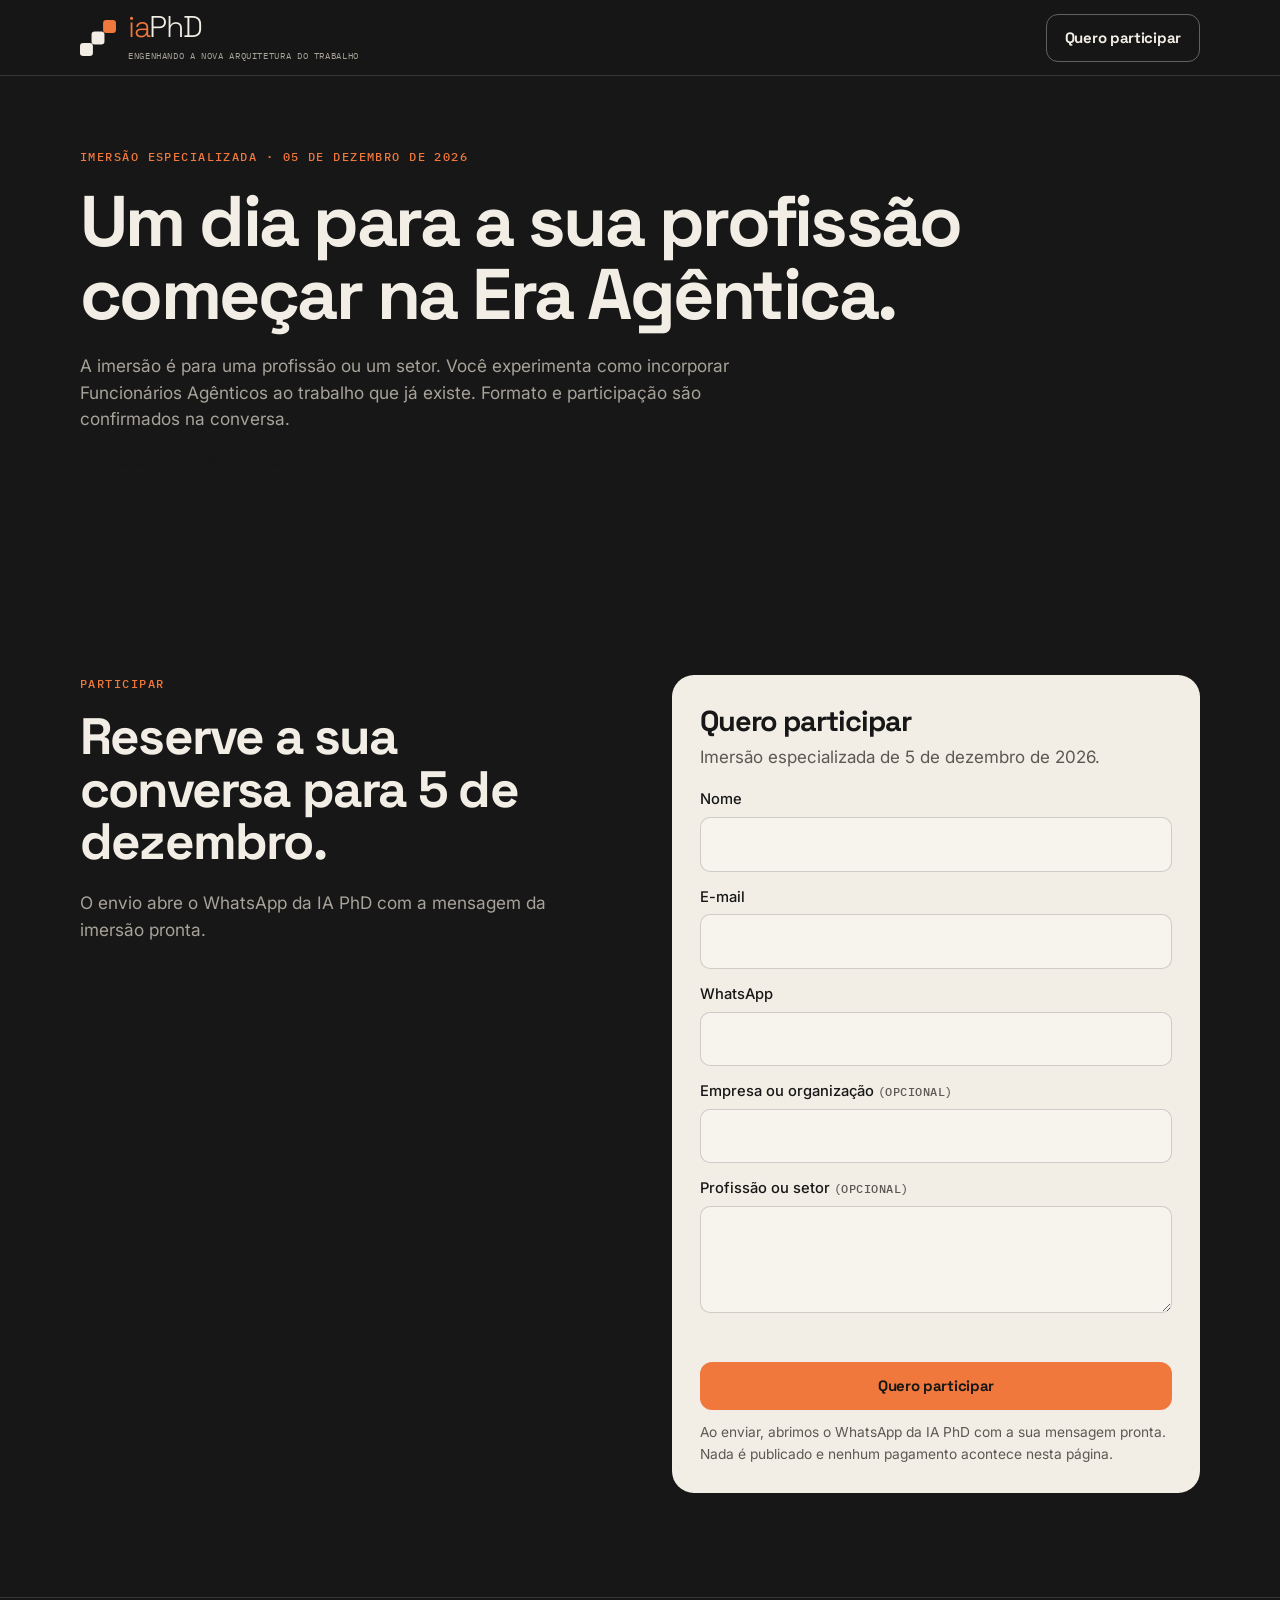
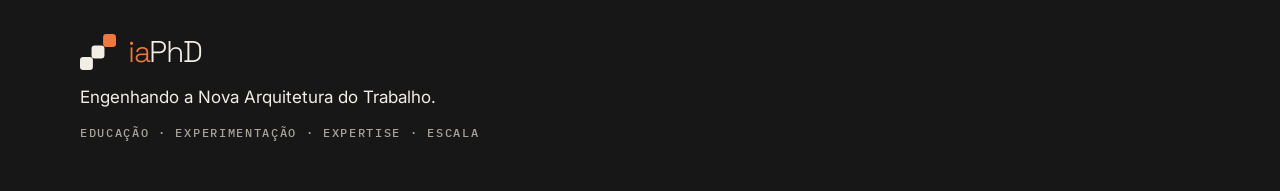
==== imersao/index.html @ 43aa3aed "Destaca a imersão de 5 de dezembro na chegada da página. Co-authored-by: Cursor <cursoragent@cursor." ====
<!DOCTYPE html>
<html lang="pt-BR" data-oferta="imersao-0512" data-perfil="profissional">
<head>
  <meta charset="UTF-8">
  <meta name="viewport" content="width=device-width, initial-scale=1">
  <title>IA PhD — Imersão especializada · 5 de dezembro</title>
  <meta name="description" content="Imersão especializada da IA PhD em 5 de dezembro de 2026. Um dia para uma profissão ou um setor começar a incorporar Funcionários Agênticos.">
  <meta name="theme-color" content="#171717">
  <link rel="icon" href="/favicon.svg" type="image/svg+xml">
  <link rel="preconnect" href="https://fonts.googleapis.com">
  <link rel="preconnect" href="https://fonts.gstatic.com" crossorigin>
  <link href="https://fonts.googleapis.com/css2?family=IBM+Plex+Mono:wght@400;500&family=Inter:wght@400;500;600&family=Space+Grotesk:wght@300;500;700&display=swap" rel="stylesheet">
  <link rel="stylesheet" href="/styles.css">
</head>
<body>
  <a class="skip" href="#conteudo">Ir para o conteúdo</a>

  <header class="header">
    <div class="container header-inner">
      <a class="brand" href="/" aria-label="IA PhD, início">
        <svg class="mark" viewBox="0 0 140.4 140.4" aria-hidden="true">
          <rect x="0" y="90" width="50.4" height="50.4" rx="12.6" fill="#F2EEE6"/>
          <rect x="45" y="45" width="50.4" height="50.4" rx="12.6" fill="#F2EEE6"/>
          <rect x="90" y="0" width="50.4" height="50.4" rx="12.6" fill="#F0783C"/>
        </svg>
        <span class="brand-text">
          <span class="wordmark"><span class="ia">ia</span><span class="phd">PhD</span></span>
          <span class="brand-sig">Engenhando a Nova Arquitetura do Trabalho</span>
        </span>
      </a>
      <a class="btn btn-ghost header-cta" href="#conversa">
        <span class="cta-full">Quero participar</span>
        <span class="cta-short">Participar</span>
      </a>
    </div>
  </header>

  <main id="conteudo">
    <section class="hero">
      <div class="container hero-inner">
        <p class="kicker kicker-on-dark">Imersão especializada · 05 de dezembro de 2026</p>
        <h1 class="display">Um dia para a sua profissão começar na Era Agêntica.</h1>
        <p class="lead">A imersão é para uma profissão ou um setor. Você experimenta como incorporar Funcionários Agênticos ao trabalho que já existe. Formato e participação são confirmados na conversa.</p>
        <p class="fine"><a class="text-link hero-link" href="/">Conhecer a jornada completa</a></p>
      </div>
    </section>

    <section class="band band-dark close" id="conversa" aria-labelledby="titulo-conversa">
      <div class="container close-grid">
        <div>
          <p class="kicker kicker-on-dark">Participar</p>
          <h2 id="titulo-conversa">Reserve a sua conversa para 5 de dezembro.</h2>
          <p class="lead">O envio abre o WhatsApp da IA PhD com a mensagem da imersão pronta.</p>
        </div>

        <form class="card" id="form-conversa" novalidate>
          <h3 class="card-title">Quero participar</h3>
          <p class="card-lead">Imersão especializada de 5 de dezembro de 2026.</p>

          <div class="field">
            <label for="nome">Nome</label>
            <input id="nome" name="nome" type="text" autocomplete="name" required>
            <p class="error" id="erro-nome" hidden></p>
          </div>
          <div class="field">
            <label for="email">E-mail</label>
            <input id="email" name="email" type="email" autocomplete="email" inputmode="email" required>
            <p class="error" id="erro-email" hidden></p>
          </div>
          <div class="field">
            <label for="telefone">WhatsApp</label>
            <input id="telefone" name="telefone" type="tel" autocomplete="tel" inputmode="tel" required>
            <p class="error" id="erro-telefone" hidden></p>
          </div>
          <div class="field">
            <label for="organizacao">Empresa ou organização <span class="optional">(opcional)</span></label>
            <input id="organizacao" name="organizacao" type="text" autocomplete="organization">
          </div>
          <div class="field">
            <label for="funcao">Profissão ou setor <span class="optional">(opcional)</span></label>
            <textarea id="funcao" name="funcao" rows="3"></textarea>
          </div>

          <button class="btn btn-solid btn-block" type="submit">Quero participar</button>
          <p class="form-note">Ao enviar, abrimos o WhatsApp da IA PhD com a sua mensagem pronta. Nada é publicado e nenhum pagamento acontece nesta página.</p>
          <p class="form-status" id="form-status" role="status" hidden></p>
          <p id="form-fallback" hidden>
            <a class="text-link" id="wa-link" target="_blank" rel="noopener noreferrer">Abrir a conversa no WhatsApp</a>
          </p>
        </form>
      </div>
    </section>
  </main>

  <footer class="footer">
    <div class="container footer-inner">
      <div class="brand footer-brand">
        <svg class="mark" viewBox="0 0 140.4 140.4" aria-hidden="true">
          <rect x="0" y="90" width="50.4" height="50.4" rx="12.6" fill="#F2EEE6"/>
          <rect x="45" y="45" width="50.4" height="50.4" rx="12.6" fill="#F2EEE6"/>
          <rect x="90" y="0" width="50.4" height="50.4" rx="12.6" fill="#F0783C"/>
        </svg>
        <span class="wordmark"><span class="ia">ia</span><span class="phd">PhD</span></span>
      </div>
      <p class="signature">Engenhando a Nova Arquitetura do Trabalho.</p>
      <p class="e4">Educação · Experimentação · Expertise · Escala</p>
    </div>
  </footer>

  <script src="/main.js"></script>
</body>
</html>
---- styles.css ----
:root {
  --grafite: #171717;
  --grafite-2: #242422;
  --papel: #f2eee6;
  --laranja: #f0783c;
  --laranja-press: #d8662e;
  --muted-dark: #a8a39a;
  --muted-light: #5c5852;
  --line-dark: rgba(242, 238, 230, 0.14);
  --line-light: rgba(23, 23, 23, 0.12);
  --ink: #171717;
  --sans: "Space Grotesk", "Avenir Next", "Segoe UI", sans-serif;
  --text: "Inter", "Segoe UI", sans-serif;
  --mono: "IBM Plex Mono", "Cascadia Mono", ui-monospace, monospace;
  --radius: 18px;
  --header: 76px;
  --max: 1120px;
}

*,
*::before,
*::after { box-sizing: border-box; }

html { scroll-behavior: smooth; }

body {
  margin: 0;
  background: var(--grafite);
  color: var(--papel);
  font-family: var(--text);
  font-size: 17px;
  line-height: 1.55;
  text-rendering: optimizeLegibility;
}

img, svg { display: block; max-width: 100%; }

h1, h2, h3, p { margin: 0; }

a { color: inherit; }

button, input, textarea { font: inherit; color: inherit; }

::selection {
  background: var(--laranja);
  color: var(--grafite);
}

.skip {
  position: absolute;
  left: 12px;
  top: 12px;
  transform: translateY(-200%);
  background: var(--laranja);
  color: var(--grafite);
  padding: 8px 12px;
  z-index: 40;
}

.skip:focus { transform: none; }

.container {
  width: min(var(--max), calc(100% - 40px));
  margin-inline: auto;
}

.narrow { width: min(760px, calc(100% - 40px)); }

.pro, .biz, .escolha, .campanha { display: none; }

html[data-perfil="profissional"] .pro:not(.campanha),
html[data-perfil="empresario"] .biz:not(.campanha) { display: revert; }

html[data-campanha="false"] .escolha { display: revert; }

html[data-campanha="true"][data-perfil="profissional"] .campanha.pro,
html[data-campanha="true"][data-perfil="empresario"] .campanha.biz { display: revert; }

.imersao-bar {
  position: sticky;
  top: 0;
  z-index: 30;
  display: flex;
  align-items: center;
  justify-content: center;
  min-height: 44px;
  padding: 8px 16px;
  background: var(--laranja);
  color: var(--grafite);
  font-family: var(--sans);
  font-weight: 700;
  letter-spacing: -0.02em;
}

.imersao-bar[hidden] { display: none !important; }

.imersao-bar a {
  color: inherit;
  text-decoration: none;
}

html[data-imersao-bar="on"] .header { top: 44px; }

.imersao-alert {
  width: min(520px, calc(100% - 32px));
  margin: auto;
  padding: 32px 28px 24px;
  border: none;
  border-radius: 22px;
  background: var(--papel);
  color: var(--grafite);
}

.imersao-alert::backdrop {
  background: rgba(23, 23, 23, 0.78);
}

.imersao-date {
  display: inline-flex;
  margin: 0 0 16px;
  padding: 6px 10px;
  border-radius: 10px;
  background: var(--laranja);
  color: var(--grafite);
  font-family: var(--mono);
  font-size: 12px;
  font-weight: 500;
  letter-spacing: 0.08em;
  text-transform: uppercase;
}

.imersao-alert h2 {
  max-width: 14em;
  margin-bottom: 12px;
  font-size: clamp(1.8rem, 4vw, 2.4rem);
}

.imersao-alert p:not(.imersao-date) {
  max-width: 36ch;
  margin-bottom: 22px;
  color: var(--muted-light);
}

.imersao-alert .btn { width: 100%; }

.imersao-dismiss {
  display: block;
  width: 100%;
  margin-top: 8px;
  padding: 12px;
  border: none;
  background: none;
  color: var(--muted-light);
  font: inherit;
  text-decoration: underline;
  text-underline-offset: 3px;
  cursor: pointer;
}

.door-link { display: inline-block; margin-top: 10px; }

.hero-link { color: var(--papel); }

.header {
  position: sticky;
  top: 0;
  z-index: 20;
  height: var(--header);
  background: rgba(23, 23, 23, 0.94);
  border-bottom: 1px solid var(--line-dark);
  backdrop-filter: blur(14px);
}

.header-inner,
.brand {
  display: flex;
  align-items: center;
}

.header-inner {
  height: 100%;
  justify-content: space-between;
  gap: 16px;
}

.brand {
  gap: 12px;
  text-decoration: none;
  min-width: 0;
}

.mark { width: 36px; height: 36px; flex: none; }

.wordmark {
  font-family: var(--sans);
  font-weight: 300;
  font-size: 30px;
  letter-spacing: -0.045em;
  line-height: 0.9;
}

.ia { color: var(--laranja); }
.phd { color: var(--papel); }

.brand-sig {
  display: none;
  margin-top: 5px;
  font-family: var(--mono);
  font-size: 9px;
  letter-spacing: 0.07em;
  line-height: 1.3;
  white-space: nowrap;
  text-transform: uppercase;
  color: var(--muted-dark);
}

.btn {
  display: inline-flex;
  align-items: center;
  justify-content: center;
  min-height: 48px;
  padding: 0 18px;
  border-radius: 12px;
  border: 1px solid transparent;
  text-decoration: none;
  font-family: var(--sans);
  font-weight: 700;
  font-size: 15px;
  letter-spacing: -0.02em;
  line-height: 1.2;
  text-align: center;
  cursor: pointer;
}

.btn-solid {
  background: var(--laranja);
  color: var(--grafite);
}

.btn-solid:hover { background: var(--laranja-press); }

.btn-ghost {
  background: transparent;
  color: var(--papel);
  border-color: rgba(242, 238, 230, 0.35);
}

.btn-ghost:hover { border-color: var(--laranja); }

.btn-block { width: 100%; }

.cta-short { display: none; }

.header-cta { flex: none; }

.band { padding: 72px 0; }

.band-paper {
  background: var(--papel);
  color: var(--ink);
}

.band-dark { background: var(--grafite); color: var(--papel); }

.kicker,
.index,
.choice-index,
.num,
.e4,
.form-note,
.optional {
  font-family: var(--mono);
  font-weight: 500;
  letter-spacing: 0.12em;
  text-transform: uppercase;
}

.kicker, .index {
  font-size: 12px;
  margin-bottom: 18px;
}

.kicker-on-dark { color: var(--laranja); }

.index { color: var(--ink); }

.index::before {
  content: "";
  display: inline-block;
  width: 8px;
  height: 8px;
  margin-right: 10px;
  border-radius: 2px;
  background: var(--laranja);
  transform: translateY(-1px);
}

.display, h2, .choice-title, .card-title {
  font-family: var(--sans);
  font-weight: 700;
  letter-spacing: -0.035em;
  line-height: 1.02;
}

.display {
  max-width: 11em;
  font-size: clamp(2.45rem, 5.6vw, 4.7rem);
}

h2 {
  font-size: clamp(2rem, 4vw, 3.35rem);
  max-width: 16em;
}

.accent { color: var(--laranja); }

.hero {
  position: relative;
  overflow: hidden;
  padding: 56px 0 72px;
}

.hero-inner { position: relative; z-index: 1; }

.hero-art {
  display: none;
  position: absolute;
  inset: 0;
  pointer-events: none;
}

.sq {
  position: absolute;
  width: 210px;
  height: 210px;
  border-radius: 52px;
}

.sq-orange { background: var(--laranja); right: -28px; top: 36px; }
.sq-paper { background: var(--papel); right: 128px; top: 168px; width: 168px; height: 168px; border-radius: 42px; }
.sq-ink { background: #3a3a38; right: 18px; top: 300px; width: 150px; height: 150px; border-radius: 38px; }

.lead {
  max-width: 62ch;
  margin-top: 22px;
  font-size: 1.08rem;
  color: var(--muted-dark);
}

.band-paper .body,
.band-paper .body-intro {
  color: var(--muted-light);
}

.body { margin-top: 18px; max-width: 58ch; }
.body-intro { margin: 16px 0 8px; max-width: 62ch; }

.horizon {
  display: grid;
  gap: 18px;
  max-width: 860px;
  margin-top: 32px;
}

.horizon-now {
  margin: 0;
  max-width: 36ch;
  color: var(--muted-dark);
}

.horizon-kicker,
.belief-kicker,
.belief-sign {
  font-family: var(--mono);
  font-weight: 500;
  letter-spacing: 0.12em;
  text-transform: uppercase;
}

.horizon-kicker {
  display: block;
  margin-bottom: 6px;
  font-size: 11px;
  color: var(--laranja);
}

.belief {
  background: var(--papel);
  color: var(--ink);
  border-radius: 22px;
  padding: 24px 20px 20px;
}

.belief-mark {
  width: 72px;
  height: 72px;
  margin-bottom: 18px;
}

.belief-kicker {
  margin: 0 0 10px;
  font-size: 12px;
  color: var(--ink);
}

.belief-kicker::before {
  content: "";
  display: inline-block;
  width: 8px;
  height: 8px;
  margin-right: 10px;
  border-radius: 2px;
  background: var(--laranja);
  transform: translateY(-1px);
}

.belief-title {
  margin: 0;
  max-width: 12em;
  font-family: var(--sans);
  font-weight: 700;
  font-size: clamp(2rem, 4.2vw, 3.15rem);
  letter-spacing: -0.04em;
  line-height: 0.98;
}

.levels {
  list-style: none;
  margin: 22px 0 0;
  padding: 0;
  display: grid;
  gap: 14px;
}

.levels li {
  display: grid;
  grid-template-columns: 40px 1fr;
  gap: 12px;
  align-items: center;
}

.level-num {
  display: inline-flex;
  align-items: center;
  justify-content: center;
  width: 40px;
  height: 40px;
  border-radius: 10px;
  background: var(--laranja);
  color: var(--grafite);
  font-family: var(--mono);
  font-size: 12px;
  font-weight: 500;
}

.levels p {
  margin: 0;
  font-family: var(--sans);
  font-weight: 700;
  font-size: 1.2rem;
  letter-spacing: -0.03em;
  line-height: 1.2;
}

.belief-sign {
  margin: 22px 0 0;
  padding-top: 16px;
  border-top: 1px solid var(--line-light);
  font-size: 11px;
  color: var(--muted-light);
}

.ask {
  margin: 40px 0 16px;
  font-family: var(--sans);
  font-weight: 700;
  font-size: clamp(1.35rem, 2vw, 1.7rem);
  letter-spacing: -0.03em;
}

.choices {
  display: grid;
  gap: 14px;
}

.choice {
  display: flex;
  flex-direction: column;
  gap: 8px;
  min-height: 168px;
  padding: 22px;
  text-decoration: none;
  background: var(--grafite-2);
  border: 1px solid var(--line-dark);
  border-radius: var(--radius);
}

.choice-index { color: var(--laranja); font-size: 11px; }
.choice-title { font-size: 1.7rem; }
.choice-text { color: var(--muted-dark); max-width: 28ch; }

html[data-perfil="profissional"] .choice[data-perfil="profissional"],
html[data-perfil="empresario"] .choice[data-perfil="empresario"] {
  border-color: var(--laranja);
  box-shadow: inset 0 0 0 1px var(--laranja);
}

.close-grid, .destiny {
  display: grid;
  gap: 36px;
}

.mod {
  width: 28px;
  height: 28px;
  border-radius: 7px;
  background: var(--grafite);
  flex: none;
}

.mod-hot { background: var(--laranja); }

.band .btn { margin-top: 28px; }

.lead-narrow { max-width: 46ch; }

.along {
  display: grid;
  gap: 8px 28px;
  margin-top: 8px;
}

.along article { padding-top: 22px; }

.along h3 {
  margin: 0 0 8px;
  font-family: var(--sans);
  font-size: 1.45rem;
  letter-spacing: -0.03em;
}

.along p:last-child {
  margin: 0;
  color: var(--muted-light);
}

.doors {
  margin-top: 72px;
  padding-top: 48px;
  border-top: 1px solid var(--line-light);
}

.doors h2 { font-size: clamp(1.7rem, 3vw, 2.4rem); }

.door-list {
  list-style: none;
  margin: 28px 0 0;
  padding: 0;
  display: grid;
  gap: 22px;
}

.door-list h3 {
  margin: 0 0 6px;
  font-family: var(--sans);
  font-size: 1.25rem;
  letter-spacing: -0.03em;
}

.door-list p {
  margin: 0;
  color: var(--muted-light);
}

.journey {
  margin-top: 36px;
  display: grid;
  gap: 36px;
}

.journey-kicker {
  margin: 0 0 8px;
  font-family: var(--mono);
  font-size: 12px;
  font-weight: 500;
  letter-spacing: 0.12em;
  text-transform: uppercase;
}

.journey-kicker::before {
  content: "";
  display: inline-block;
  width: 8px;
  height: 8px;
  margin-right: 10px;
  border-radius: 2px;
  background: var(--laranja);
  transform: translateY(-1px);
}

.journey-note {
  margin: 0 0 4px;
  max-width: 52ch;
  color: var(--muted-light);
}

.map {
  list-style: none;
  margin: 12px 0 0;
  padding: 0;
}

html[data-perfil="profissional"] .map-dest {
  display: grid;
  gap: 12px;
}

html[data-perfil="profissional"] .map-dest li {
  grid-template-columns: auto 1fr;
  padding: 18px 18px 16px;
  border: 1px solid var(--line-light);
  border-radius: 16px;
}

html[data-perfil="profissional"] .map-dest li::before,
html[data-perfil="profissional"] .map-dest .node {
  display: none;
}

.map li {
  position: relative;
  display: grid;
  grid-template-columns: 28px 52px 1fr;
  gap: 12px 16px;
  padding: 8px 0 26px;
}

.map li:not(:last-child)::before {
  content: "";
  position: absolute;
  left: 13px;
  top: 28px;
  bottom: 0;
  width: 1px;
  background: rgba(23, 23, 23, 0.2);
}

.node {
  width: 14px;
  height: 14px;
  margin-top: 6px;
  border-radius: 4px;
  background: var(--grafite);
  justify-self: center;
}

.node-hot { background: var(--laranja); }

.num {
  font-size: 13px;
  color: var(--muted-light);
  padding-top: 2px;
}

.map h3 {
  font-size: 1.35rem;
  text-transform: uppercase;
  letter-spacing: 0.04em;
}

.map p {
  margin-top: 4px;
  color: var(--muted-light);
}

.destiny-mark {
  width: 112px;
  height: 112px;
  align-self: center;
}

.partner-line {
  color: var(--papel);
  font-family: var(--sans);
  font-weight: 500;
  font-size: 1.35rem;
  letter-spacing: -0.03em;
  line-height: 1.25;
}

.partner {
  max-width: 980px;
  margin-top: 48px;
}

.partner > p:not(.partner-diff) {
  max-width: 66ch;
  margin-top: 16px;
}

.partner-diff {
  display: flex;
  align-items: center;
  gap: 14px;
  margin-top: 28px;
  font-family: var(--sans);
  font-weight: 700;
  font-size: clamp(1.35rem, 2.4vw, 1.85rem);
  letter-spacing: -0.03em;
  line-height: 1.15;
  color: var(--papel);
}

.pair {
  list-style: none;
  margin: 28px 0 0;
  padding: 0;
}

.pair li {
  display: grid;
  grid-template-columns: 40px 1fr;
  gap: 8px 14px;
  padding: 22px 0;
  border-top: 1px solid var(--line-dark);
}

.pair li:last-child { border-bottom: 1px solid var(--line-dark); }

.pair-stage {
  grid-column: 2;
  margin: 0;
  font-family: var(--mono);
  font-size: 12px;
  font-weight: 500;
  letter-spacing: 0.12em;
  text-transform: uppercase;
  color: var(--laranja);
}

.pair-side { grid-column: 2; }

.pair-who {
  margin: 0 0 2px;
  font-family: var(--mono);
  font-size: 11px;
  font-weight: 500;
  letter-spacing: 0.1em;
  text-transform: uppercase;
  color: var(--muted-dark);
}

.pair-side p:last-child {
  margin: 0;
  font-family: var(--sans);
  font-weight: 500;
  letter-spacing: -0.02em;
  line-height: 1.3;
  color: var(--papel);
}

.cycle {
  margin-top: 36px;
  padding: 28px 24px;
  background: var(--grafite-2);
  border-radius: var(--radius);
}

.cycle h3 {
  margin: 0 0 10px;
  font-family: var(--sans);
  font-weight: 700;
  font-size: clamp(1.5rem, 2.4vw, 2rem);
  letter-spacing: -0.03em;
}

.cycle > p {
  max-width: 58ch;
  color: var(--muted-dark);
}

.cycle-steps {
  list-style: none;
  margin: 22px 0 0;
  padding: 0;
  display: grid;
  gap: 16px;
}

.cycle-steps li {
  display: grid;
  grid-template-columns: 40px 1fr;
  gap: 12px;
  align-items: center;
}

.cycle-steps p {
  margin: 0;
  font-family: var(--sans);
  font-weight: 700;
  letter-spacing: -0.03em;
  line-height: 1.25;
}

.cycle-note {
  margin-top: 22px;
  padding-top: 18px;
  border-top: 1px solid var(--line-dark);
}

.vow {
  margin-top: 28px;
  padding: 32px 28px;
  background: var(--papel);
  color: var(--grafite);
  border-radius: 22px;
}

.vow p:first-child {
  max-width: 22em;
  font-family: var(--sans);
  font-weight: 700;
  font-size: clamp(1.6rem, 3vw, 2.35rem);
  letter-spacing: -0.04em;
  line-height: 1.05;
}

.vow-aside {
  max-width: 48ch;
  margin-top: 16px;
  color: var(--muted-light);
}

.close-grid { align-items: start; }

.fine {
  margin-top: 18px;
  max-width: 46ch;
  color: var(--muted-dark);
  font-size: 0.95rem;
}

.card {
  background: var(--papel);
  color: var(--ink);
  border-radius: 22px;
  padding: 24px 20px 20px;
}

.card-title { font-size: 1.8rem; margin-bottom: 8px; }
.card-lead { color: var(--muted-light); margin-bottom: 18px; }

.field { margin-bottom: 14px; }

.field label {
  display: block;
  margin-bottom: 6px;
  font-size: 0.92rem;
  font-weight: 500;
}

.optional {
  letter-spacing: 0.04em;
  font-size: 0.72rem;
  color: var(--muted-light);
}

input, textarea {
  width: 100%;
  padding: 13px 14px;
  border-radius: 10px;
  border: 1px solid rgba(23, 23, 23, 0.18);
  background: #f7f4ee;
  color: var(--ink);
}

textarea { resize: vertical; min-height: 96px; }

input[aria-invalid="true"],
textarea[aria-invalid="true"] { border-color: #9a3412; }

.error {
  margin-top: 6px;
  color: #9a3412;
  font-size: 0.9rem;
}

.form-note, .form-status {
  margin-top: 12px;
  font-size: 0.86rem;
  letter-spacing: 0;
  text-transform: none;
  font-family: var(--text);
  font-weight: 400;
  color: var(--muted-light);
}

.form-status { color: var(--ink); font-weight: 500; }

.text-link {
  color: var(--ink);
  font-weight: 600;
}

.footer {
  padding: 36px 0 48px;
  border-top: 1px solid var(--line-dark);
}

.footer-inner { display: grid; gap: 14px; }

.signature { max-width: 42ch; color: var(--papel); }

.e4 {
  color: var(--muted-dark);
  font-size: 12px;
  letter-spacing: 0.14em;
}

:focus-visible {
  outline: 2px solid var(--laranja);
  outline-offset: 3px;
}

.faqs { margin-top: 12px; border-top: 1px solid var(--line-light); }

details { border-bottom: 1px solid var(--line-light); }

summary {
  display: flex;
  align-items: center;
  justify-content: space-between;
  gap: 16px;
  padding: 20px 0;
  cursor: pointer;
  list-style: none;
  font-family: var(--sans);
  font-weight: 700;
  font-size: 1.25rem;
  letter-spacing: -0.03em;
}

summary::-webkit-details-marker { display: none; }

.plus {
  width: 18px;
  height: 18px;
  position: relative;
  flex: none;
}

.plus::before,
.plus::after {
  content: "";
  position: absolute;
  background: var(--grafite);
  border-radius: 1px;
}

.plus::before { left: 8px; top: 0; width: 2px; height: 18px; }
.plus::after { left: 0; top: 8px; width: 18px; height: 2px; }

details[open] .plus::before { display: none; }

details p {
  margin: -4px 0 20px;
  max-width: 62ch;
  color: var(--muted-light);
}

@media (max-width: 640px) {
  .cta-full { display: none; }
  .cta-short { display: inline; }
  .header-cta { padding-inline: 12px; }
  .wordmark { font-size: 26px; }
}

@media (min-width: 800px) {
  .brand-sig { display: block; }
  .hero { padding: 72px 0 96px; }
  .hero-art { display: block; }
  .band { padding: 104px 0; }
  .belief {
    display: grid;
    grid-template-columns: auto 1fr;
    gap: 28px;
    align-items: start;
    padding: 36px 40px 28px;
  }
  .belief-mark { width: 96px; height: 96px; margin-bottom: 0; }
  .choices { grid-template-columns: 1fr 1fr; }
  .along { grid-template-columns: 1fr 1fr; }
  .door-list { grid-template-columns: 1fr 1fr; }
  .dims { grid-template-columns: repeat(2, minmax(0, 1fr)); }
  .close-grid { grid-template-columns: 1fr 1fr; gap: 64px; }
  .destiny { grid-template-columns: auto 1fr; gap: 48px; align-items: center; }
  .pair li {
    grid-template-columns: 40px minmax(148px, 190px) 1fr 1fr;
    gap: 12px 28px;
    align-items: start;
  }
  .pair-stage,
  .pair-side { grid-column: auto; }
  .pair-stage { padding-top: 11px; }
  .cycle-steps {
    grid-template-columns: repeat(3, 1fr);
    gap: 22px;
    align-items: start;
  }
  .cycle-steps li { align-items: start; }
  .card { padding: 32px 28px 28px; }
  .map li { grid-template-columns: 28px 64px 1fr; padding-bottom: 30px; }
  html[data-perfil="profissional"] .map-dest {
    grid-template-columns: repeat(3, 1fr);
    gap: 16px;
  }
  html[data-perfil="profissional"] .map-dest li {
    grid-template-columns: auto 1fr;
    align-content: start;
    min-height: 168px;
    padding: 20px 18px 18px;
  }
}

@media (min-width: 1100px) {
  .display { max-width: min(14em, 100%); }
  .sq { width: 250px; height: 250px; }
  .door-list { grid-template-columns: repeat(4, 1fr); gap: 28px; }
  .dims { grid-template-columns: repeat(4, minmax(0, 1fr)); }
}

.dims {
  display: grid;
  gap: 12px;
  margin-top: 32px;
}

.dim {
  background: #faf8f4;
  border: 1px solid var(--line-light);
  border-radius: var(--radius);
  animation: rise 0.55s ease both;
}

.dim:nth-child(2) { animation-delay: 0.04s; }
.dim:nth-child(3) { animation-delay: 0.08s; }
.dim:nth-child(4) { animation-delay: 0.12s; }
.dim:nth-child(5) { animation-delay: 0.16s; }
.dim:nth-child(6) { animation-delay: 0.2s; }
.dim:nth-child(7) { animation-delay: 0.24s; }
.dim:nth-child(8) { animation-delay: 0.28s; }

.dim[open] {
  border-color: var(--laranja);
  box-shadow: inset 0 0 0 1px var(--laranja);
}

.dim summary {
  display: grid;
  grid-template-columns: 44px 1fr auto;
  gap: 14px;
  align-items: center;
  padding: 16px;
  cursor: pointer;
  list-style: none;
}

.dim summary::-webkit-details-marker { display: none; }
.dim summary::marker { content: ""; }

.dim summary:focus-visible {
  outline: 2px solid var(--laranja);
  outline-offset: -2px;
}

.dim-icon {
  display: grid;
  place-items: center;
  width: 44px;
  height: 44px;
  border-radius: 12px;
  background: var(--dim);
}

.dim-icon svg {
  width: 22px;
  height: 22px;
  fill: var(--glyph);
}

.dim-copy { min-width: 0; }

.dim-name {
  display: block;
  font-family: var(--sans);
  font-weight: 700;
  font-size: 1.15rem;
  letter-spacing: -0.03em;
}

.dim-line {
  display: block;
  margin-top: 2px;
  color: var(--muted-light);
  font-size: 0.95rem;
}

.dim-more {
  font-family: var(--mono);
  font-size: 10px;
  font-weight: 500;
  letter-spacing: 0.08em;
  text-transform: uppercase;
  color: var(--muted-light);
}

.dim-more::before { content: "Exemplo"; }
.dim[open] .dim-more::before { content: "Fechar"; }

.dim-example {
  margin: 0;
  padding: 0 16px 16px 74px;
  animation: rise 0.35s ease;
}

.gains {
  list-style: none;
  margin: 36px 0 0;
  padding: 0;
  max-width: 820px;
}

.gains li {
  display: grid;
  grid-template-columns: 40px 1fr;
  gap: 14px;
  align-items: start;
  padding: 20px 0;
  border-top: 1px solid var(--line-dark);
  animation: rise 0.55s ease both;
}

.gains li:last-child { border-bottom: 1px solid var(--line-dark); }
.gains li:nth-child(2) { animation-delay: 0.05s; }
.gains li:nth-child(3) { animation-delay: 0.1s; }
.gains li:nth-child(4) { animation-delay: 0.15s; }
.gains li:nth-child(5) { animation-delay: 0.2s; }

.gains h3 {
  margin: 8px 0 6px;
  font-family: var(--sans);
  font-weight: 700;
  font-size: 1.35rem;
  letter-spacing: -0.03em;
}

.gains p {
  margin: 0;
  max-width: 62ch;
  color: var(--muted-dark);
}

.journey-names {
  margin-top: 14px;
  font-family: var(--mono);
  font-size: 12px;
  font-weight: 500;
  letter-spacing: 0.08em;
  text-transform: uppercase;
}

.journey-code {
  margin: 0 0 4px;
  font-family: var(--mono);
  font-size: 11px;
  font-weight: 500;
  letter-spacing: 0.12em;
  text-transform: uppercase;
  color: var(--muted-light);
}

#destino { border-top: 1px solid var(--line-dark); }

@keyframes rise {
  from { opacity: 0; transform: translateY(10px); }
  to { opacity: 1; transform: none; }
}

@media (prefers-reduced-motion: reduce) {
  html { scroll-behavior: auto; }
  .dim,
  .dim-example,
  .gains li { animation: none; }
}
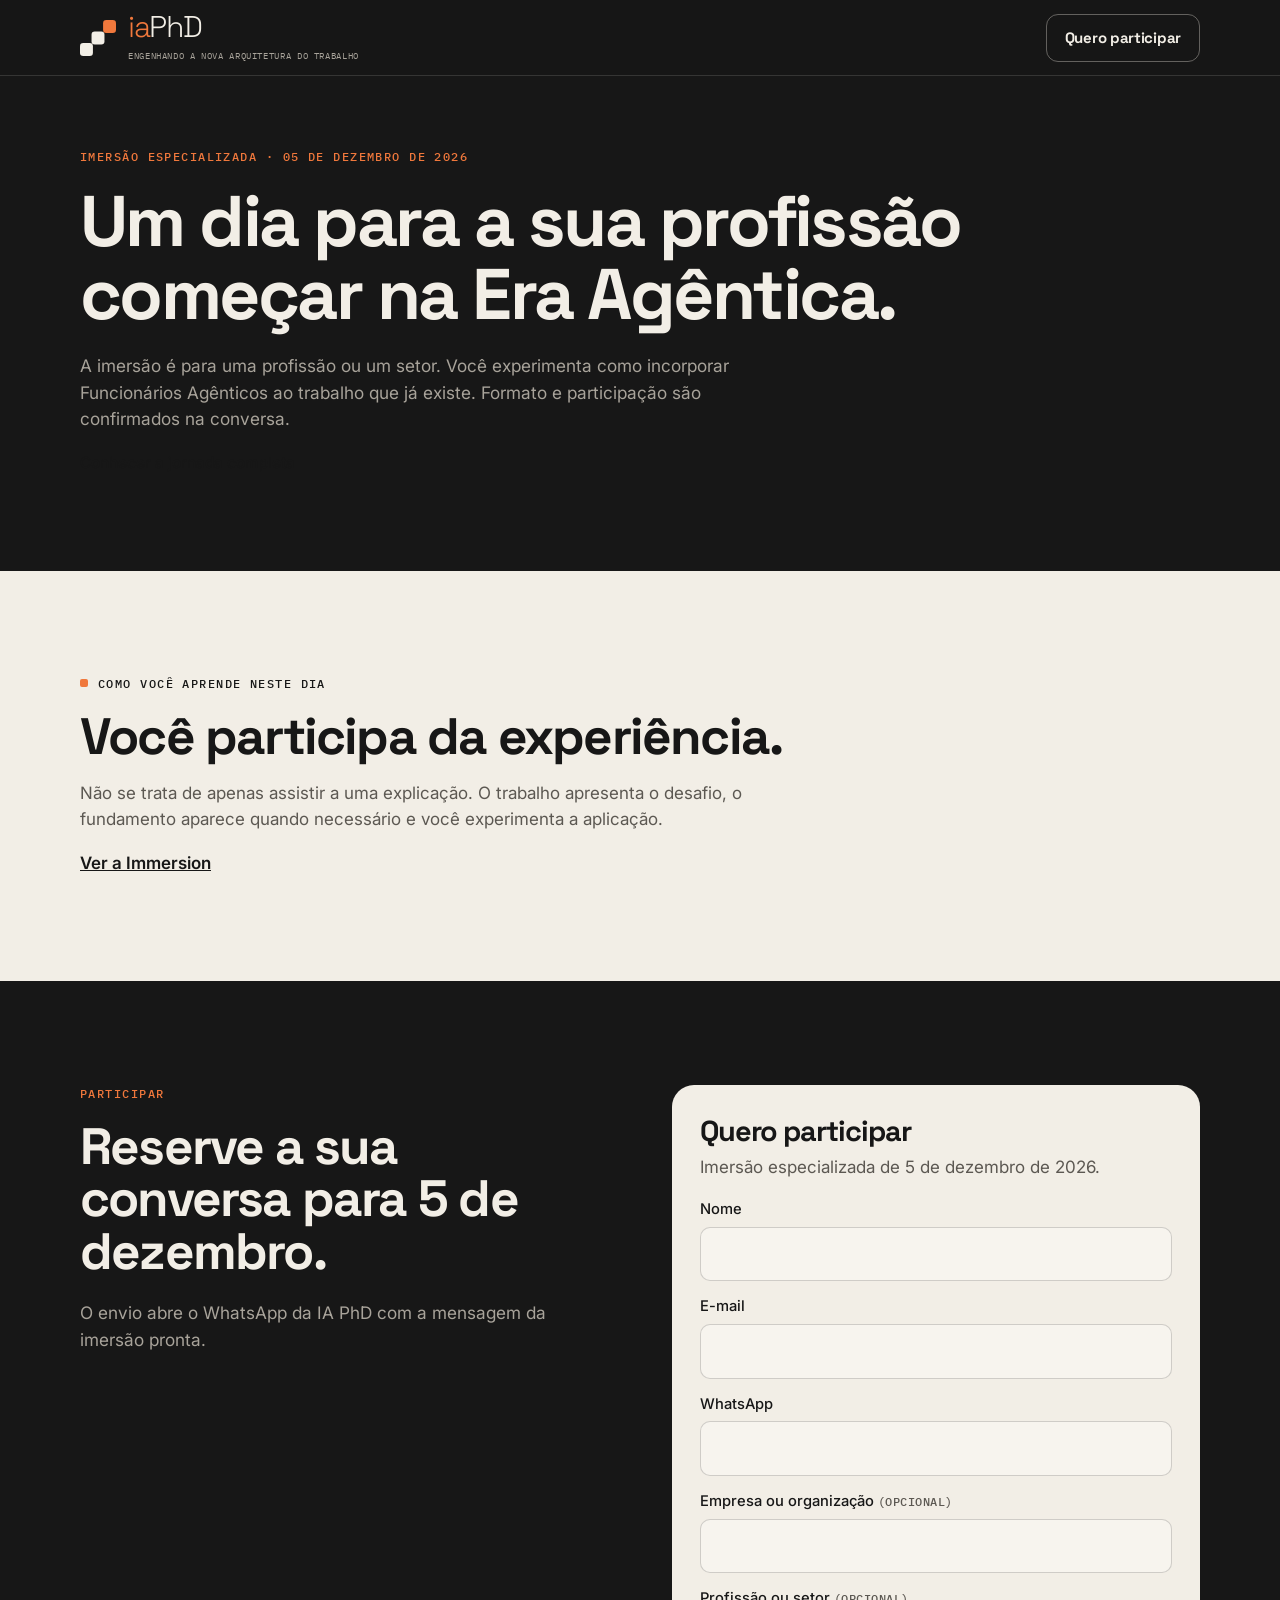
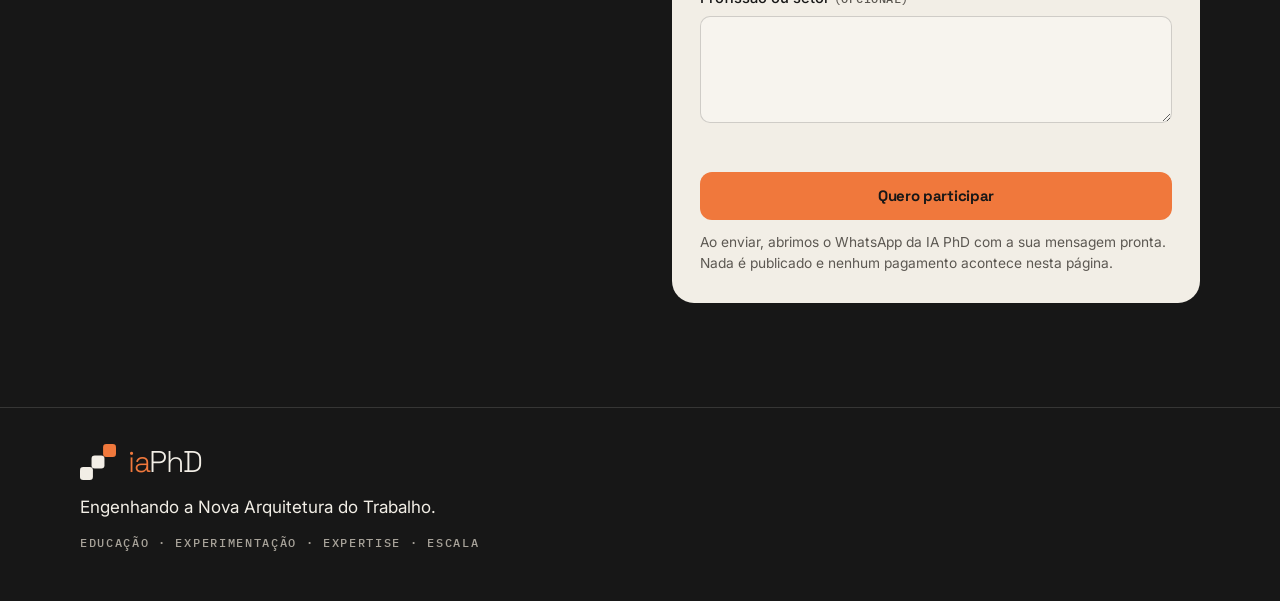
==== commit 952b1d0f: "Mostra o diferencial da experiência e abre a base da jornada. Co-authored-by: Cursor <cursoragent@cu" ====
--- a/imersao/index.html
+++ b/imersao/index.html
@@ -42,6 +42,15 @@
         <h1 class="display">Um dia para a sua profissão começar na Era Agêntica.</h1>
         <p class="lead">A imersão é para uma profissão ou um setor. Você experimenta como incorporar Funcionários Agênticos ao trabalho que já existe. Formato e participação são confirmados na conversa.</p>
         <p class="fine"><a class="text-link hero-link" href="/">Conhecer a jornada completa</a></p>
+      </div>
+    </section>
+
+    <section class="band band-paper">
+      <div class="container">
+        <p class="index">Como você aprende neste dia</p>
+        <h2>Você participa da experiência.</h2>
+        <p class="body body-intro">Não se trata de apenas assistir a uma explicação. O trabalho apresenta o desafio, o fundamento aparece quando necessário e você experimenta a aplicação.</p>
+        <p class="body"><a class="text-link" href="/immersion/">Ver a Immersion</a></p>
       </div>
     </section>
 
--- a/styles.css
+++ b/styles.css
@@ -610,6 +610,89 @@
   padding: 0;
 }
 
+.map-base {
+  display: grid;
+  gap: 12px;
+}
+
+.map-base > li {
+  display: block;
+  padding: 0;
+}
+
+.map-base > li::before { display: none; }
+
+.map-go {
+  display: grid;
+  grid-template-columns: 36px minmax(0, 1fr);
+  gap: 8px 14px;
+  padding: 18px 18px 16px;
+  border: 1px solid var(--line-light);
+  border-radius: 16px;
+  background: #faf8f4;
+  color: inherit;
+  text-decoration: none;
+}
+
+.map-go:hover,
+.map-go:focus-visible {
+  border-color: var(--laranja);
+  outline: none;
+}
+
+.map-go:focus-visible {
+  box-shadow: 0 0 0 3px rgba(240, 120, 60, 0.35);
+}
+
+.map-open {
+  border-color: var(--laranja);
+  box-shadow: 0 0 0 4px rgba(240, 120, 60, 0.22);
+}
+
+.open-flag {
+  display: inline-flex;
+  margin-top: 12px;
+  padding: 6px 10px;
+  border-radius: 10px;
+  background: var(--laranja);
+  color: var(--grafite);
+  font-family: var(--mono);
+  font-size: 11px;
+  font-weight: 500;
+  letter-spacing: 0.08em;
+  text-transform: uppercase;
+}
+
+.map-more {
+  display: block;
+  margin-top: 12px;
+  color: var(--grafite);
+  font-weight: 600;
+}
+
+.open-call {
+  display: block;
+  max-width: 460px;
+  margin-top: 28px;
+  padding: 22px 22px 20px;
+  border-radius: 22px;
+  background: var(--papel);
+  color: var(--grafite);
+  text-decoration: none;
+  box-shadow: 0 0 0 4px rgba(240, 120, 60, 0.4);
+}
+
+.open-call-title {
+  margin: 0 0 8px;
+  font-family: var(--sans);
+  font-weight: 700;
+  font-size: 1.45rem;
+  letter-spacing: -0.03em;
+  line-height: 1.15;
+}
+
+.open-call p:not(.imersao-date) { color: var(--muted-light); }
+
 html[data-perfil="profissional"] .map-dest {
   display: grid;
   gap: 12px;
@@ -634,6 +717,15 @@
   gap: 12px 16px;
   padding: 8px 0 26px;
 }
+
+ol.map.map-base > li {
+  display: block;
+  padding: 0;
+}
+
+ol.map.map-base > li::before { display: none; }
+
+.map-go { width: 100%; }
 
 .map li:not(:last-child)::before {
   content: "";
@@ -1179,6 +1271,113 @@
   color: var(--muted-light);
 }
 
+#mapa { border-top: 1px solid var(--line-light); }
+
+.method-sign {
+  max-width: 40em;
+  margin-top: 28px;
+  padding: 22px 24px;
+  border-radius: 18px;
+  background: var(--grafite);
+  color: var(--papel);
+  font-family: var(--sans);
+  font-weight: 500;
+  font-size: clamp(1.2rem, 2.4vw, 1.55rem);
+  letter-spacing: -0.03em;
+  line-height: 1.3;
+}
+
+.pillars {
+  display: grid;
+  grid-template-columns: repeat(auto-fit, minmax(240px, 1fr));
+  gap: 12px;
+  margin: 28px 0 0;
+  padding: 0;
+  list-style: none;
+}
+
+.pillars li {
+  display: grid;
+  grid-template-columns: 40px minmax(0, 1fr);
+  gap: 14px;
+  align-items: start;
+  padding: 18px;
+  border: 1px solid var(--line-light);
+  border-radius: 16px;
+  background: #faf8f4;
+}
+
+.pillars h3 {
+  margin: 8px 0 6px;
+  font-family: var(--sans);
+  font-weight: 700;
+  font-size: 1.2rem;
+  letter-spacing: -0.03em;
+}
+
+.pillars p {
+  margin: 0;
+  color: var(--muted-light);
+}
+
+.didactic {
+  display: grid;
+  gap: 12px;
+  margin: 28px 0 0;
+  padding: 0;
+  list-style: none;
+}
+
+.didactic li {
+  padding: 18px;
+  border-radius: 16px;
+  background: var(--grafite-2);
+}
+
+.didactic span {
+  font-family: var(--mono);
+  font-size: 12px;
+  letter-spacing: 0.12em;
+  text-transform: uppercase;
+  color: var(--laranja);
+}
+
+.didactic h3 {
+  margin: 8px 0 6px;
+  font-family: var(--sans);
+  font-weight: 700;
+  font-size: 1.25rem;
+  letter-spacing: -0.03em;
+}
+
+.didactic p { margin: 0; color: var(--muted-dark); }
+
+@media (min-width: 800px) {
+  .didactic { grid-template-columns: repeat(3, minmax(0, 1fr)); }
+}
+
+.roles {
+  display: grid;
+  gap: 16px;
+  margin: 28px 0 0;
+}
+
+.roles div {
+  padding-top: 16px;
+  border-top: 1px solid var(--line-light);
+}
+
+.roles dt {
+  font-family: var(--sans);
+  font-weight: 700;
+  letter-spacing: -0.02em;
+}
+
+.roles dd {
+  margin: 4px 0 0;
+  color: var(--muted-light);
+}
+
 #destino { border-top: 1px solid var(--line-dark); }
 
 @keyframes rise {
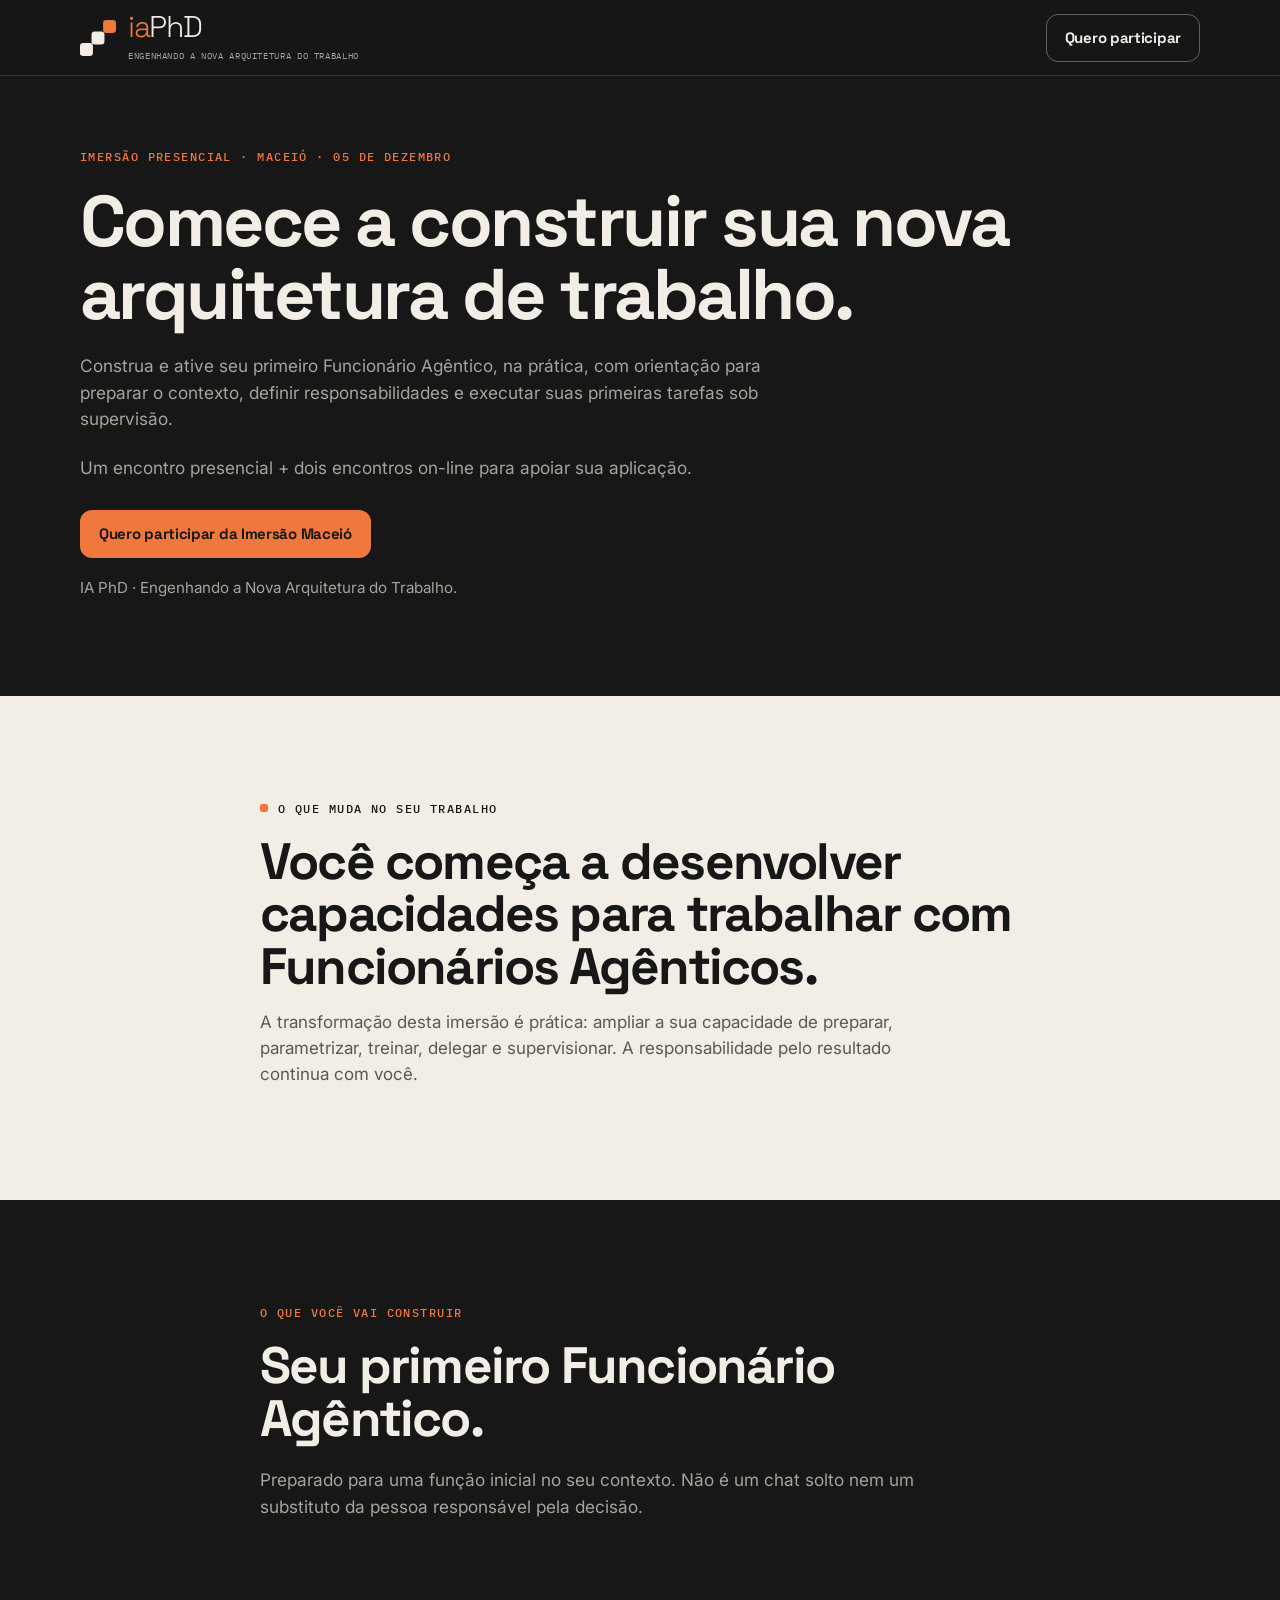
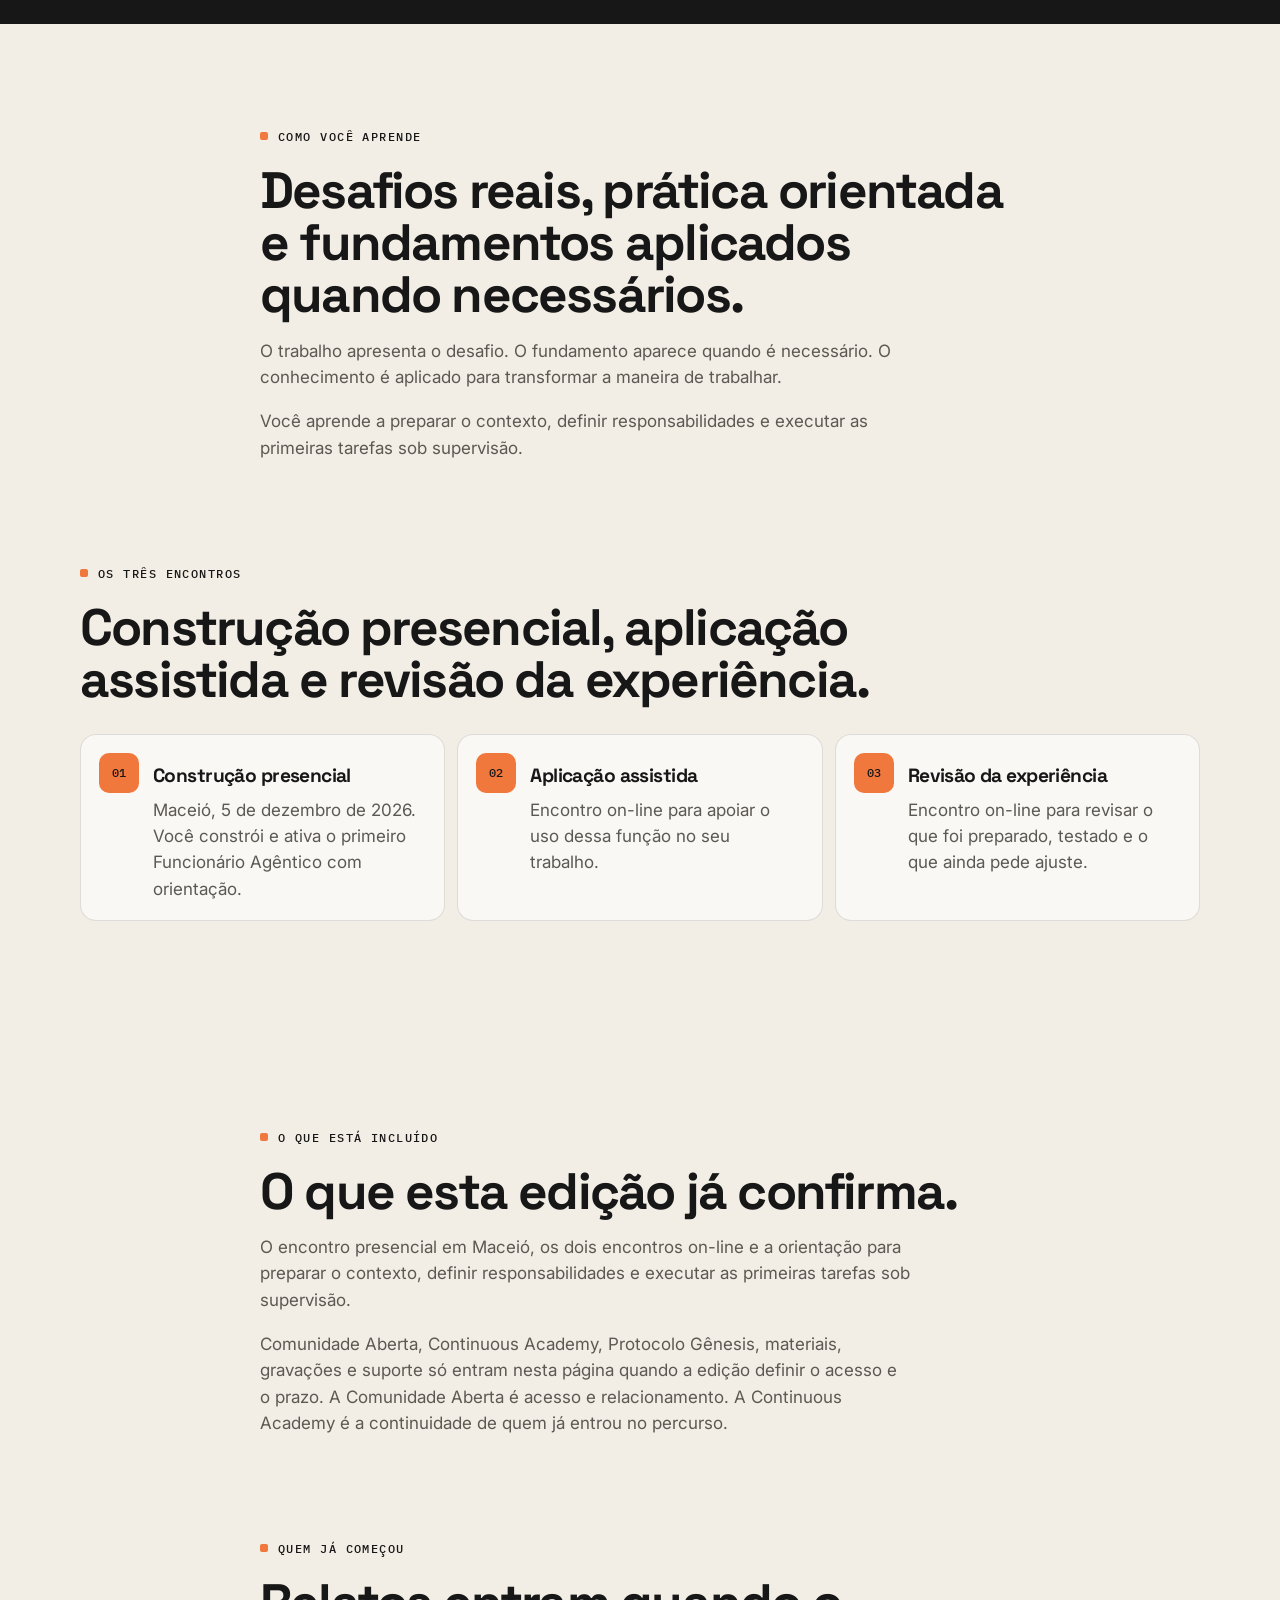
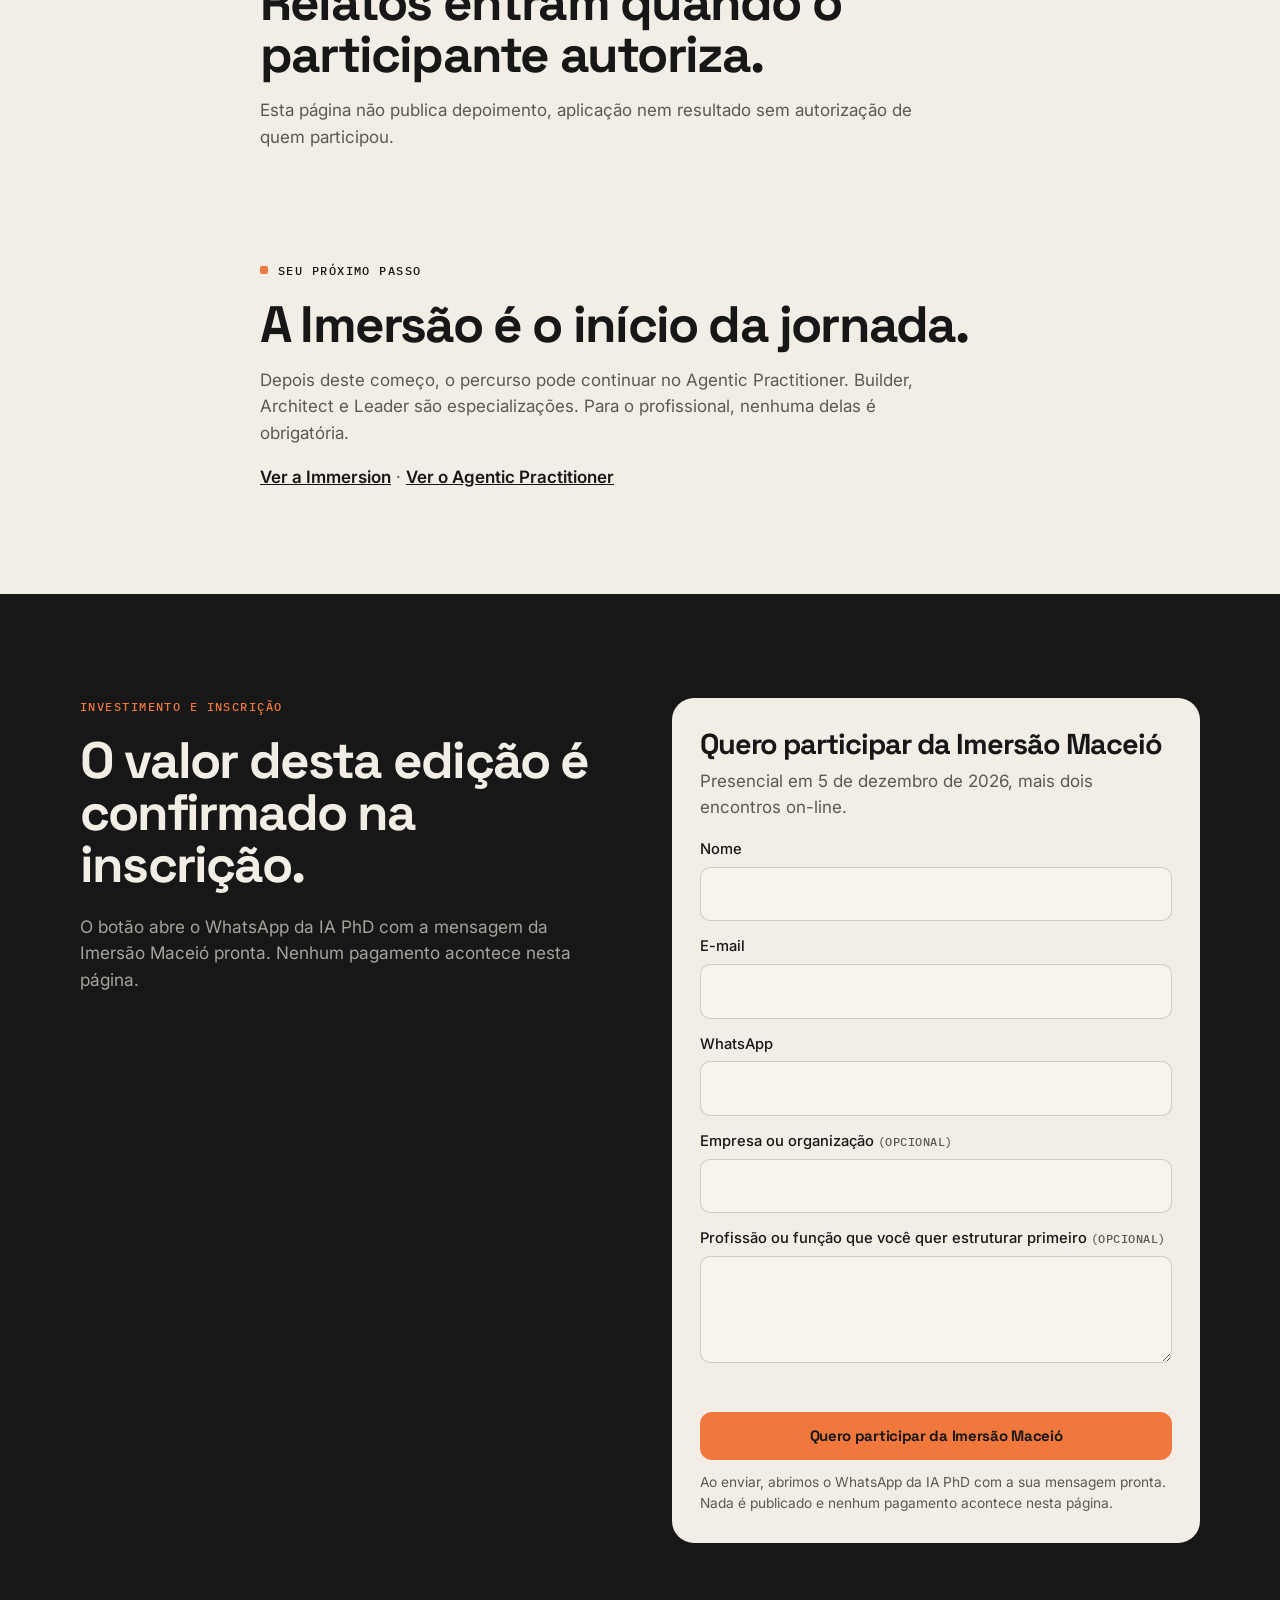
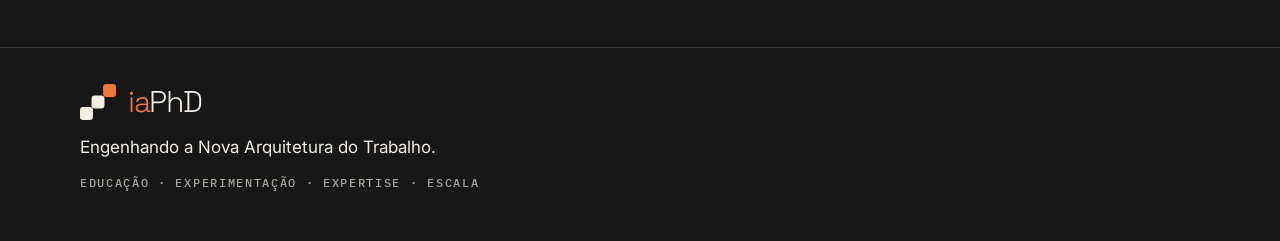
==== commit dde08abd: "Abre a Imersão presencial de Maceió em 5 de dezembro. Co-authored-by: Cursor <cursoragent@cursor.com" ====
--- a/imersao/index.html
+++ b/imersao/index.html
@@ -3,8 +3,8 @@
 <head>
   <meta charset="UTF-8">
   <meta name="viewport" content="width=device-width, initial-scale=1">
-  <title>IA PhD — Imersão especializada · 5 de dezembro</title>
-  <meta name="description" content="Imersão especializada da IA PhD em 5 de dezembro de 2026. Um dia para uma profissão ou um setor começar a incorporar Funcionários Agênticos.">
+  <title>IA PhD — Imersão presencial · Maceió · 5 de dezembro</title>
+  <meta name="description" content="Imersão presencial da IA PhD em Maceió, em 5 de dezembro de 2026, mais dois encontros on-line. Aberta a diferentes profissões. Construa e ative seu primeiro Funcionário Agêntico.">
   <meta name="theme-color" content="#171717">
   <link rel="icon" href="/favicon.svg" type="image/svg+xml">
   <link rel="preconnect" href="https://fonts.googleapis.com">
@@ -38,33 +38,107 @@
   <main id="conteudo">
     <section class="hero">
       <div class="container hero-inner">
-        <p class="kicker kicker-on-dark">Imersão especializada · 05 de dezembro de 2026</p>
-        <h1 class="display">Um dia para a sua profissão começar na Era Agêntica.</h1>
-        <p class="lead">A imersão é para uma profissão ou um setor. Você experimenta como incorporar Funcionários Agênticos ao trabalho que já existe. Formato e participação são confirmados na conversa.</p>
-        <p class="fine"><a class="text-link hero-link" href="/">Conhecer a jornada completa</a></p>
+        <p class="kicker kicker-on-dark">Imersão presencial · Maceió · 05 de dezembro</p>
+        <h1 class="display">Comece a construir sua nova arquitetura de trabalho.</h1>
+        <p class="lead">Construa e ative seu primeiro Funcionário Agêntico, na prática, com orientação para preparar o contexto, definir responsabilidades e executar suas primeiras tarefas sob supervisão.</p>
+        <p class="lead">Um encontro presencial + dois encontros on-line para apoiar sua aplicação.</p>
+        <a class="btn btn-solid" href="#conversa">Quero participar da Imersão Maceió</a>
+        <p class="fine">IA PhD · Engenhando a Nova Arquitetura do Trabalho.</p>
       </div>
     </section>
 
     <section class="band band-paper">
+      <div class="container narrow">
+        <p class="index">O que muda no seu trabalho</p>
+        <h2>Você começa a desenvolver capacidades para trabalhar com Funcionários Agênticos.</h2>
+        <p class="body body-intro">A transformação desta imersão é prática: ampliar a sua capacidade de preparar, parametrizar, treinar, delegar e supervisionar. A responsabilidade pelo resultado continua com você.</p>
+      </div>
+    </section>
+
+    <section class="band band-dark">
+      <div class="container narrow">
+        <p class="kicker kicker-on-dark">O que você vai construir</p>
+        <h2>Seu primeiro Funcionário Agêntico.</h2>
+        <p class="lead">Preparado para uma função inicial no seu contexto. Não é um chat solto nem um substituto da pessoa responsável pela decisão.</p>
+      </div>
+    </section>
+
+    <section class="band band-paper">
+      <div class="container narrow">
+        <p class="index">Como você aprende</p>
+        <h2>Desafios reais, prática orientada e fundamentos aplicados quando necessários.</h2>
+        <p class="body body-intro">O trabalho apresenta o desafio. O fundamento aparece quando é necessário. O conhecimento é aplicado para transformar a maneira de trabalhar.</p>
+        <p class="body">Você aprende a preparar o contexto, definir responsabilidades e executar as primeiras tarefas sob supervisão.</p>
+      </div>
+    </section>
+
+    <section class="band band-paper" style="padding-top: 0;">
       <div class="container">
-        <p class="index">Como você aprende neste dia</p>
-        <h2>Você participa da experiência.</h2>
-        <p class="body body-intro">Não se trata de apenas assistir a uma explicação. O trabalho apresenta o desafio, o fundamento aparece quando necessário e você experimenta a aplicação.</p>
-        <p class="body"><a class="text-link" href="/immersion/">Ver a Immersion</a></p>
+        <p class="index">Os três encontros</p>
+        <h2>Construção presencial, aplicação assistida e revisão da experiência.</h2>
+        <ol class="pillars">
+          <li>
+            <span class="level-num">01</span>
+            <div>
+              <h3>Construção presencial</h3>
+              <p>Maceió, 5 de dezembro de 2026. Você constrói e ativa o primeiro Funcionário Agêntico com orientação.</p>
+            </div>
+          </li>
+          <li>
+            <span class="level-num">02</span>
+            <div>
+              <h3>Aplicação assistida</h3>
+              <p>Encontro on-line para apoiar o uso dessa função no seu trabalho.</p>
+            </div>
+          </li>
+          <li>
+            <span class="level-num">03</span>
+            <div>
+              <h3>Revisão da experiência</h3>
+              <p>Encontro on-line para revisar o que foi preparado, testado e o que ainda pede ajuste.</p>
+            </div>
+          </li>
+        </ol>
+      </div>
+    </section>
+
+    <section class="band band-paper">
+      <div class="container narrow">
+        <p class="index">O que está incluído</p>
+        <h2>O que esta edição já confirma.</h2>
+        <p class="body body-intro">O encontro presencial em Maceió, os dois encontros on-line e a orientação para preparar o contexto, definir responsabilidades e executar as primeiras tarefas sob supervisão.</p>
+        <p class="body">Comunidade Aberta, Continuous Academy, Protocolo Gênesis, materiais, gravações e suporte só entram nesta página quando a edição definir o acesso e o prazo. A Comunidade Aberta é acesso e relacionamento. A Continuous Academy é a continuidade de quem já entrou no percurso.</p>
+      </div>
+    </section>
+
+    <section class="band band-paper" style="padding-top: 0;">
+      <div class="container narrow">
+        <p class="index">Quem já começou</p>
+        <h2>Relatos entram quando o participante autoriza.</h2>
+        <p class="body body-intro">Esta página não publica depoimento, aplicação nem resultado sem autorização de quem participou.</p>
+      </div>
+    </section>
+
+    <section class="band band-paper" style="padding-top: 0;">
+      <div class="container narrow">
+        <p class="index">Seu próximo passo</p>
+        <h2>A Imersão é o início da jornada.</h2>
+        <p class="body body-intro">Depois deste começo, o percurso pode continuar no Agentic Practitioner. Builder, Architect e Leader são especializações. Para o profissional, nenhuma delas é obrigatória.</p>
+        <p class="body"><a class="text-link" href="/immersion/">Ver a Immersion</a> · <a class="text-link" href="/practitioner/">Ver o Agentic Practitioner</a></p>
       </div>
     </section>
 
     <section class="band band-dark close" id="conversa" aria-labelledby="titulo-conversa">
       <div class="container close-grid">
         <div>
-          <p class="kicker kicker-on-dark">Participar</p>
-          <h2 id="titulo-conversa">Reserve a sua conversa para 5 de dezembro.</h2>
-          <p class="lead">O envio abre o WhatsApp da IA PhD com a mensagem da imersão pronta.</p>
+          <p class="kicker kicker-on-dark">Investimento e inscrição</p>
+          <h2 id="titulo-conversa">O valor desta edição é confirmado na inscrição.</h2>
+          <p class="lead">O botão abre o WhatsApp da IA PhD com a mensagem da Imersão Maceió pronta. Nenhum pagamento acontece nesta página.</p>
         </div>
 
         <form class="card" id="form-conversa" novalidate>
-          <h3 class="card-title">Quero participar</h3>
-          <p class="card-lead">Imersão especializada de 5 de dezembro de 2026.</p>
+          <h3 class="card-title">Quero participar da Imersão Maceió</h3>
+          <p class="card-lead">Presencial em 5 de dezembro de 2026, mais dois encontros on-line.</p>
 
           <div class="field">
             <label for="nome">Nome</label>
@@ -86,11 +160,11 @@
             <input id="organizacao" name="organizacao" type="text" autocomplete="organization">
           </div>
           <div class="field">
-            <label for="funcao">Profissão ou setor <span class="optional">(opcional)</span></label>
+            <label for="funcao">Profissão ou função que você quer estruturar primeiro <span class="optional">(opcional)</span></label>
             <textarea id="funcao" name="funcao" rows="3"></textarea>
           </div>
 
-          <button class="btn btn-solid btn-block" type="submit">Quero participar</button>
+          <button class="btn btn-solid btn-block" type="submit">Quero participar da Imersão Maceió</button>
           <p class="form-note">Ao enviar, abrimos o WhatsApp da IA PhD com a sua mensagem pronta. Nada é publicado e nenhum pagamento acontece nesta página.</p>
           <p class="form-status" id="form-status" role="status" hidden></p>
           <p id="form-fallback" hidden>
--- a/styles.css
+++ b/styles.css
@@ -471,23 +471,30 @@
 }
 
 .ask {
-  margin: 40px 0 16px;
+  margin: 40px 0 10px;
   font-family: var(--sans);
   font-weight: 700;
   font-size: clamp(1.35rem, 2vw, 1.7rem);
   letter-spacing: -0.03em;
 }
 
+.ask-lead {
+  max-width: 46ch;
+  margin-bottom: 18px;
+  color: var(--muted-dark);
+}
+
 .choices {
   display: grid;
   gap: 14px;
+  align-items: stretch;
 }
 
 .choice {
   display: flex;
   flex-direction: column;
-  gap: 8px;
-  min-height: 168px;
+  gap: 10px;
+  height: 100%;
   padding: 22px;
   text-decoration: none;
   background: var(--grafite-2);
@@ -497,7 +504,94 @@
 
 .choice-index { color: var(--laranja); font-size: 11px; }
 .choice-title { font-size: 1.7rem; }
-.choice-text { color: var(--muted-dark); max-width: 28ch; }
+.choice-text { color: var(--papel); }
+
+.choice-for {
+  margin-top: 6px;
+  font-family: var(--mono);
+  font-size: 11px;
+  font-weight: 500;
+  letter-spacing: 0.12em;
+  text-transform: uppercase;
+  color: var(--muted-dark);
+}
+
+.choice-tags {
+  display: flex;
+  flex-wrap: wrap;
+  gap: 6px;
+  margin: 0;
+  padding: 0;
+  list-style: none;
+}
+
+.choice-tags li {
+  padding: 4px 9px;
+  border: 1px solid var(--line-dark);
+  border-radius: 8px;
+  color: var(--papel);
+  font-size: 0.86rem;
+  line-height: 1.35;
+}
+
+.choice-more {
+  color: var(--muted-dark);
+  font-size: 0.92rem;
+  line-height: 1.45;
+}
+
+.choice-go {
+  display: inline-flex;
+  align-items: center;
+  align-self: flex-start;
+  margin-top: auto;
+  min-height: 44px;
+  padding: 0 14px;
+  border-radius: 12px;
+  background: var(--laranja);
+  color: var(--grafite);
+  font-family: var(--sans);
+  font-weight: 700;
+  font-size: 15px;
+  letter-spacing: -0.02em;
+}
+
+.choice-scene {
+  max-width: 760px;
+  margin: 22px auto 0;
+  scroll-margin-top: calc(var(--header) + 16px);
+  border-radius: 18px;
+  overflow: hidden;
+}
+
+.choice-scene img {
+  display: block;
+  width: 100%;
+  height: auto;
+}
+
+html[data-imersao-bar="on"] .choice-scene { scroll-margin-top: calc(var(--header) + 60px); }
+
+.choice-note {
+  max-width: 68ch;
+  margin: 22px auto 0;
+  text-align: center;
+}
+
+.choice-note-title {
+  margin-bottom: 8px;
+  color: var(--papel);
+  font-family: var(--sans);
+  font-weight: 700;
+  font-size: 1.15rem;
+  letter-spacing: -0.03em;
+}
+
+.choice-note p { color: var(--muted-dark); }
+.choice-note .choice-note-title { color: var(--papel); }
+
+#mapa { scroll-margin-top: calc(var(--header) + 16px); }
+html[data-imersao-bar="on"] #mapa { scroll-margin-top: calc(var(--header) + 60px); }
 
 html[data-perfil="profissional"] .choice[data-perfil="profissional"],
 html[data-perfil="empresario"] .choice[data-perfil="empresario"] {
@@ -521,6 +615,7 @@
 .mod-hot { background: var(--laranja); }
 
 .band .btn { margin-top: 28px; }
+.hero .btn { margin-top: 28px; }
 
 .lead-narrow { max-width: 46ch; }
 
@@ -925,6 +1020,57 @@
 
 .close-grid { align-items: start; }
 
+.ceo {
+  display: grid;
+  gap: 16px;
+  margin-top: 28px;
+  padding: 12px;
+  border-radius: 22px;
+  background: var(--grafite-2);
+  border: 1px solid rgba(240, 120, 60, 0.55);
+}
+
+.ceo img {
+  width: 100%;
+  height: 320px;
+  object-fit: cover;
+  object-position: center 18%;
+  border-radius: 16px;
+}
+
+.ceo-kicker {
+  margin: 0;
+  font-family: var(--mono);
+  font-size: 11px;
+  font-weight: 500;
+  letter-spacing: 0.1em;
+  text-transform: uppercase;
+  color: var(--laranja);
+}
+
+.ceo-name {
+  margin: 6px 0 0;
+  font-family: var(--sans);
+  font-weight: 700;
+  font-size: 1.35rem;
+  letter-spacing: -0.03em;
+  line-height: 1.1;
+}
+
+.ceo-role {
+  margin: 8px 0 0;
+  color: var(--papel);
+  font-size: 0.98rem;
+  line-height: 1.45;
+}
+
+.ceo-actions {
+  display: flex;
+  flex-wrap: wrap;
+  gap: 8px;
+  margin-top: 14px;
+}
+
 .fine {
   margin-top: 18px;
   max-width: 46ch;
@@ -1015,6 +1161,24 @@
 }
 
 .faqs { margin-top: 12px; border-top: 1px solid var(--line-light); }
+
+.faq-key {
+  margin-inline: -16px;
+  padding-inline: 16px;
+  background: #faf8f4;
+  box-shadow: inset 3px 0 0 var(--laranja);
+}
+
+.faq-cue {
+  display: block;
+  margin-bottom: 6px;
+  font-family: var(--mono);
+  font-size: 11px;
+  font-weight: 500;
+  letter-spacing: 0.12em;
+  text-transform: uppercase;
+  color: var(--ink);
+}
 
 details { border-bottom: 1px solid var(--line-light); }
 
@@ -1287,6 +1451,70 @@
   line-height: 1.3;
 }
 
+.simbiose {
+  margin: 36px auto 0;
+  max-width: 640px;
+}
+
+.simbiose-pair {
+  display: grid;
+  grid-template-columns: 1.08fr 0.92fr;
+  align-items: end;
+}
+
+.simbiose img {
+  display: block;
+  width: 100%;
+  height: auto;
+}
+
+.simbiose figcaption {
+  margin-top: 4px;
+  text-align: center;
+  color: var(--muted-light);
+  font-size: 0.98rem;
+}
+
+.simbiose figcaption span {
+  display: block;
+  margin-bottom: 6px;
+  font-family: var(--mono);
+  font-size: 12px;
+  font-weight: 500;
+  letter-spacing: 0.12em;
+  text-transform: uppercase;
+  color: var(--ink);
+}
+
+.simbiose figcaption span::before {
+  content: "";
+  display: inline-block;
+  width: 8px;
+  height: 8px;
+  margin-right: 10px;
+  border-radius: 2px;
+  background: var(--laranja);
+  transform: translateY(-1px);
+}
+
+.ambiente {
+  margin: 28px 0 0;
+  border-radius: 18px;
+  overflow: hidden;
+  background: #111;
+}
+
+.ambiente img {
+  width: 100%;
+  height: auto;
+}
+
+.ambiente figcaption {
+  padding: 12px 16px 16px;
+  color: var(--papel);
+  font-size: 0.95rem;
+}
+
 .pillars {
   display: grid;
   grid-template-columns: repeat(auto-fit, minmax(240px, 1fr));
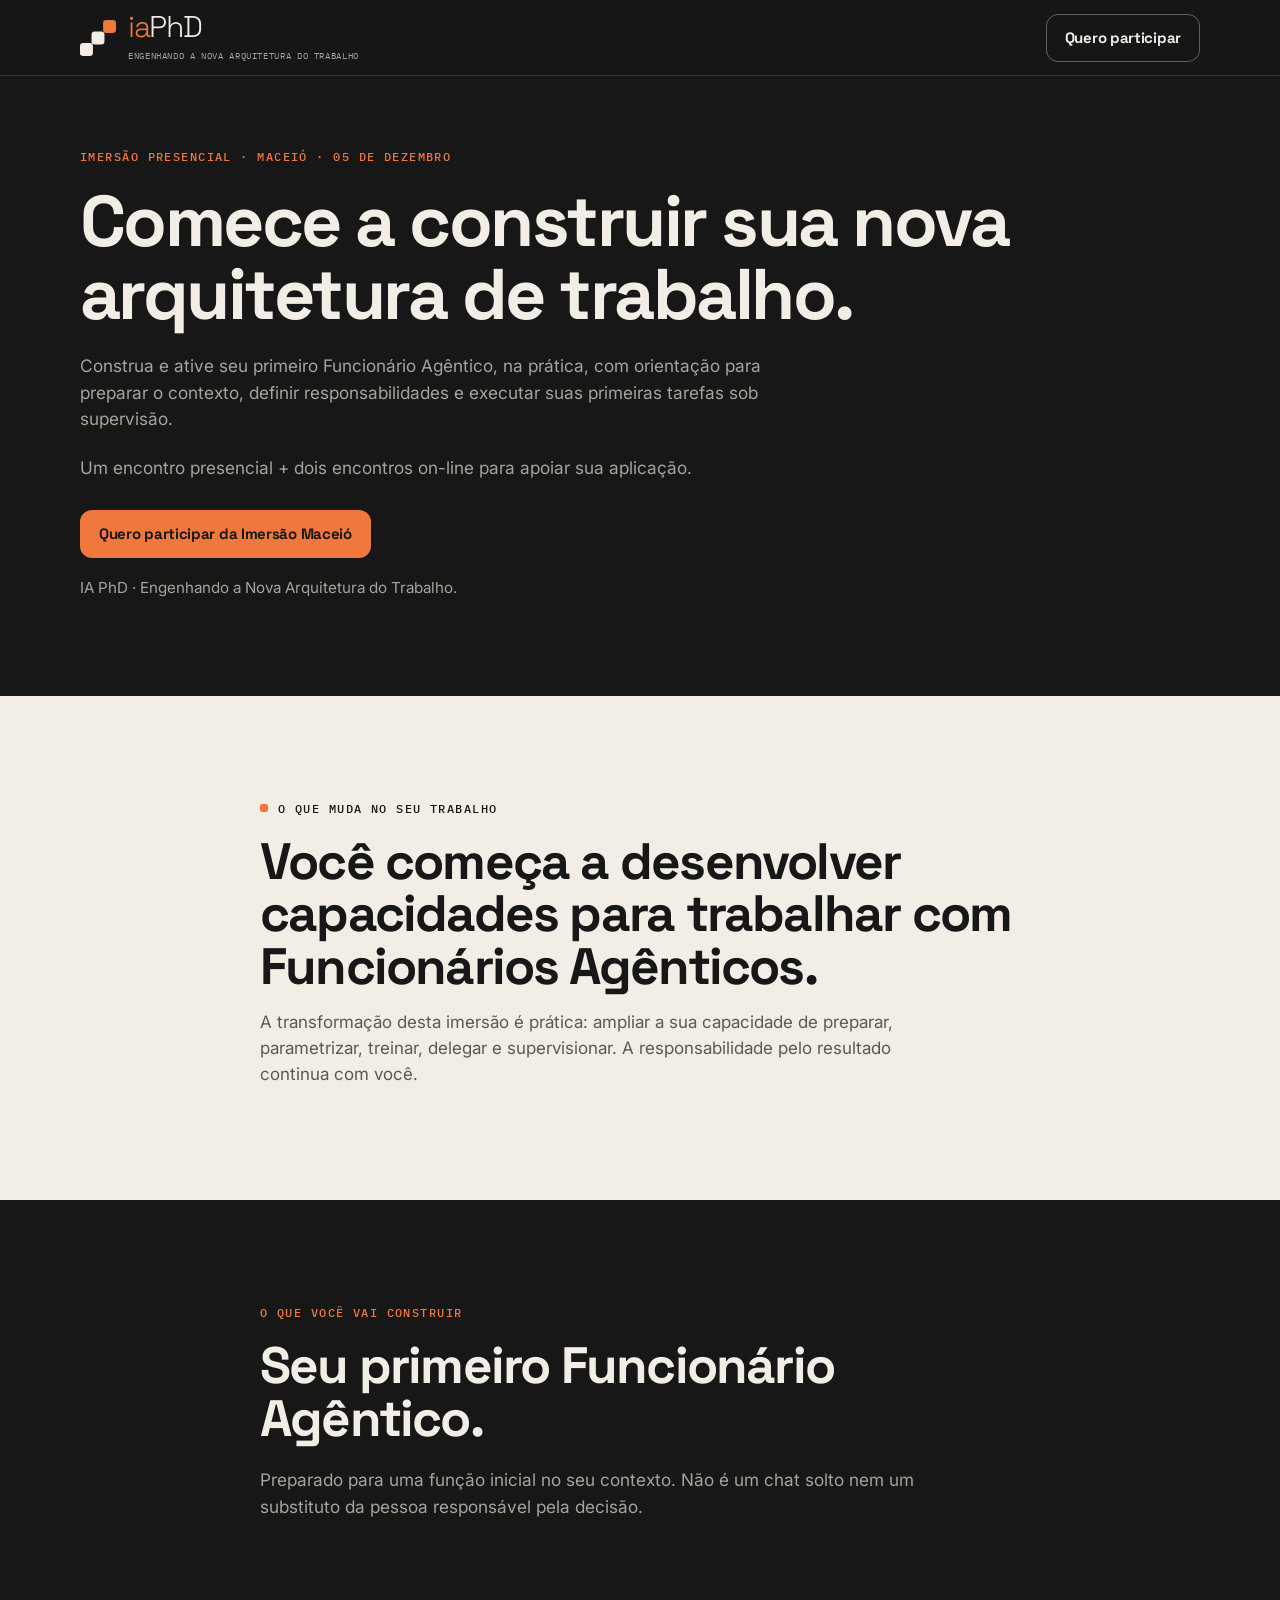
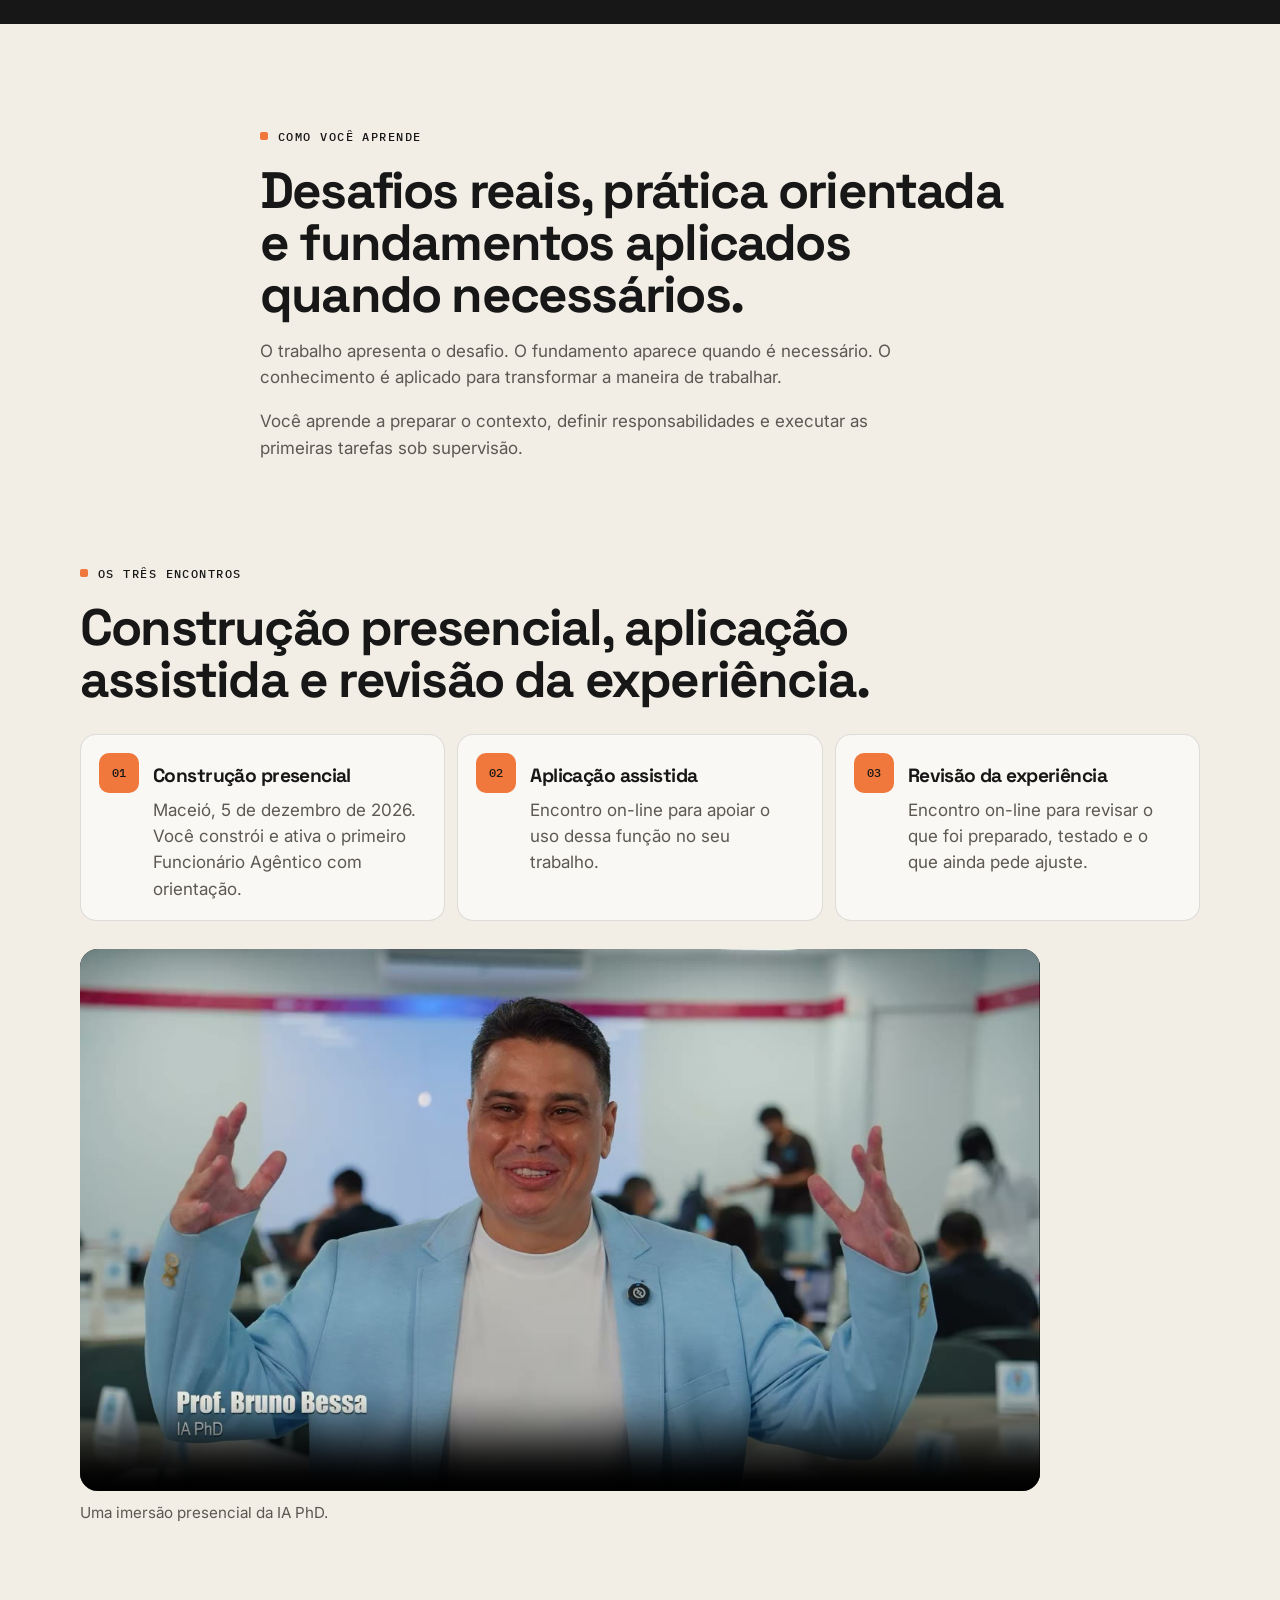
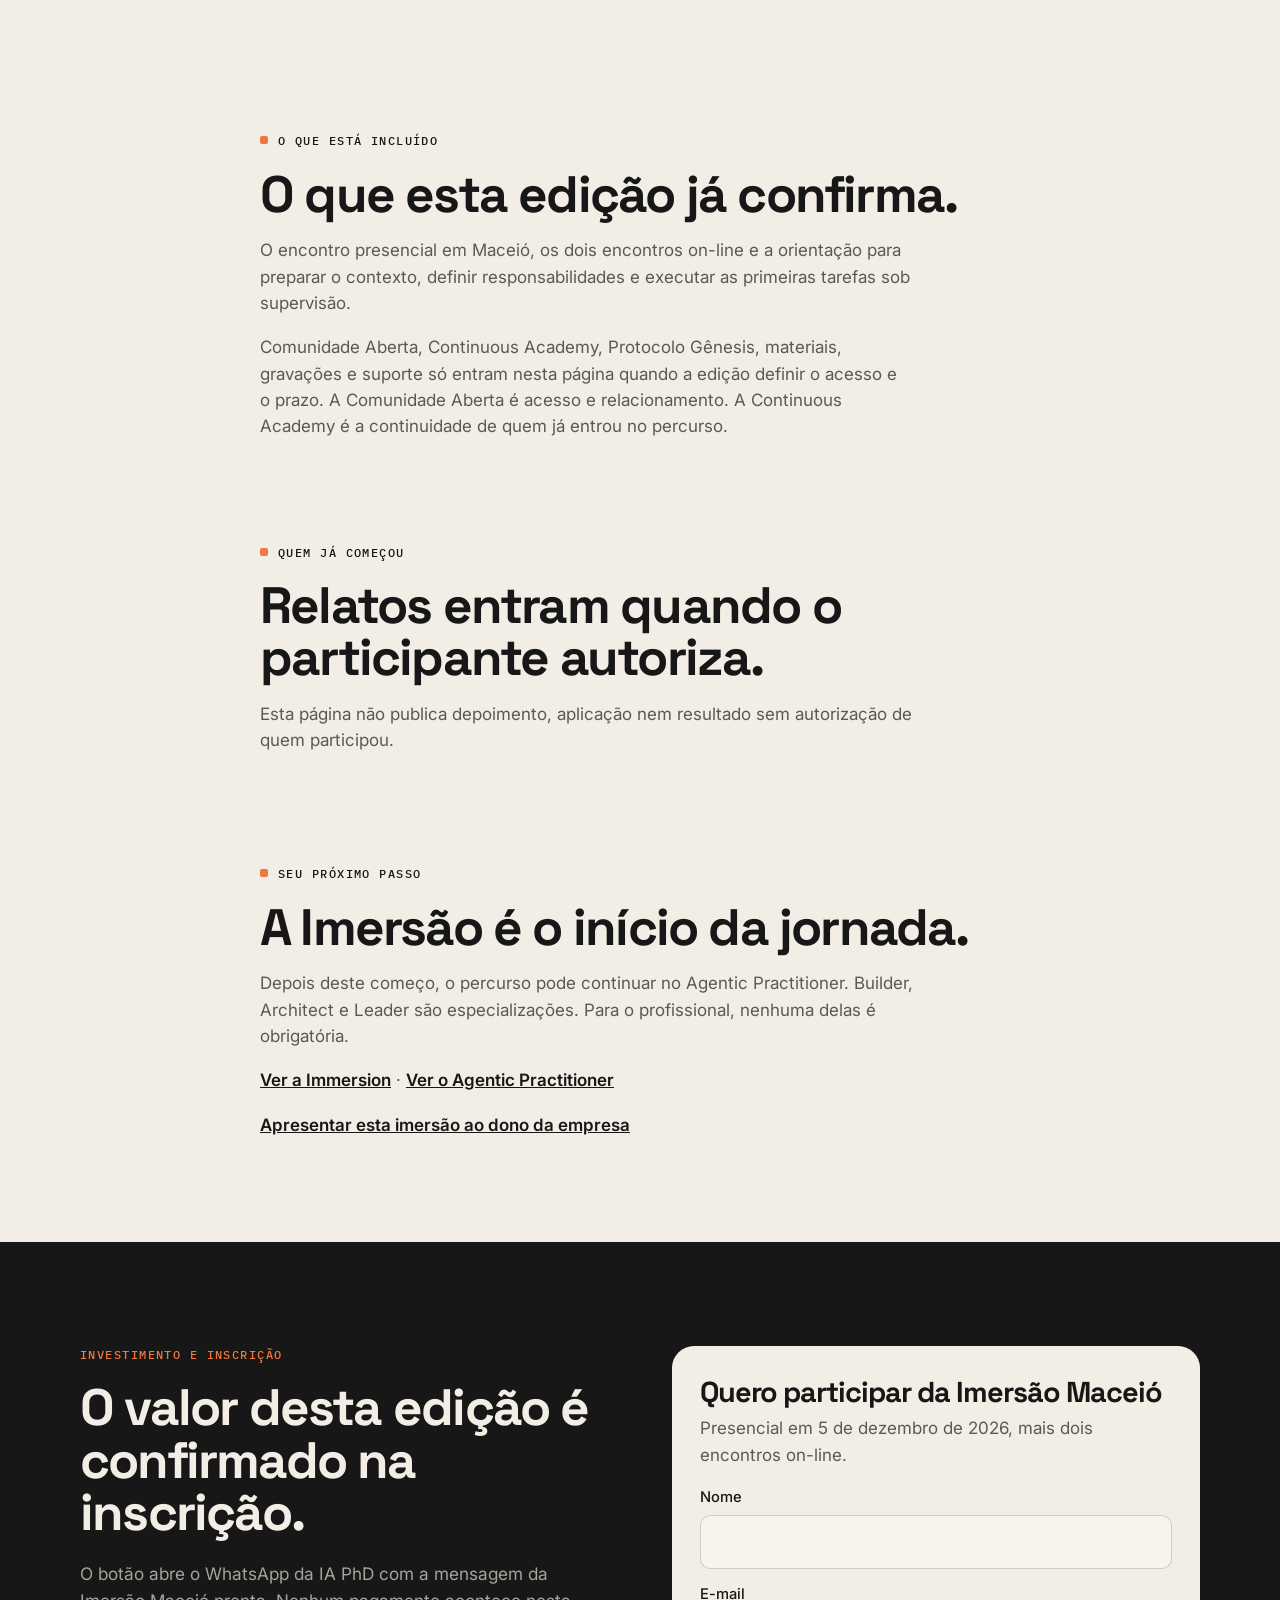
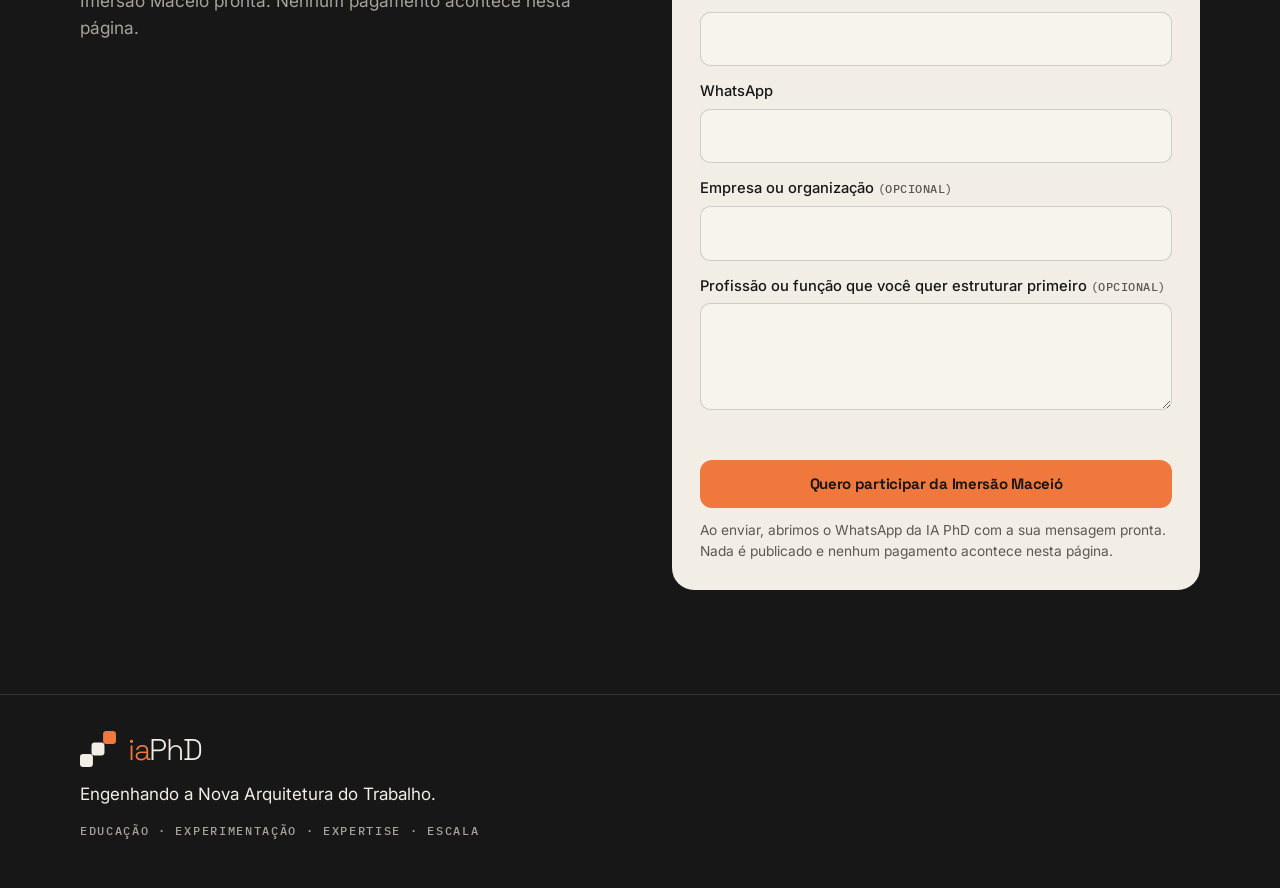
==== commit 337ce9e9: "Apresenta a Imersão ao dono da empresa e atualiza a cena de quem é empresário. Co-authored-by: Curso" ====
--- a/imersao/index.html
+++ b/imersao/index.html
@@ -99,6 +99,12 @@
             </div>
           </li>
         </ol>
+        <figure class="room-film">
+          <video controls playsinline preload="metadata" poster="/midia/imersao-presencial.jpg" width="1276" height="720">
+            <source src="/midia/imersao-presencial.mp4" type="video/mp4">
+          </video>
+          <figcaption>Uma imersão presencial da IA PhD.</figcaption>
+        </figure>
       </div>
     </section>
 
@@ -125,6 +131,7 @@
         <h2>A Imersão é o início da jornada.</h2>
         <p class="body body-intro">Depois deste começo, o percurso pode continuar no Agentic Practitioner. Builder, Architect e Leader são especializações. Para o profissional, nenhuma delas é obrigatória.</p>
         <p class="body"><a class="text-link" href="/immersion/">Ver a Immersion</a> · <a class="text-link" href="/practitioner/">Ver o Agentic Practitioner</a></p>
+        <p class="body"><a class="text-link" href="/para-a-empresa/">Apresentar esta imersão ao dono da empresa</a></p>
       </div>
     </section>
 
--- a/styles.css
+++ b/styles.css
@@ -568,6 +568,33 @@
   display: block;
   width: 100%;
   height: auto;
+}
+
+.folder .choice-scene { margin-top: 28px; }
+
+.folder .choice-scene figcaption {
+  padding-top: 10px;
+  color: var(--muted-light);
+  font-size: 0.95rem;
+}
+
+.room-film {
+  margin: 28px 0 0;
+  max-width: 960px;
+}
+
+.room-film video {
+  display: block;
+  width: 100%;
+  height: auto;
+  border-radius: 18px;
+  background: #111;
+}
+
+.room-film figcaption {
+  margin-top: 10px;
+  color: var(--muted-light);
+  font-size: 0.95rem;
 }
 
 html[data-imersao-bar="on"] .choice-scene { scroll-margin-top: calc(var(--header) + 60px); }
@@ -1619,3 +1646,23 @@
   .dim-example,
   .gains li { animation: none; }
 }
+
+@media print {
+  .folder .header,
+  .folder .skip,
+  .folder form,
+  .folder .btn { display: none !important; }
+  .folder .hero,
+  .folder .band-dark,
+  .folder .footer {
+    background: #fff !important;
+    color: #171717 !important;
+  }
+  .folder .kicker,
+  .folder .lead,
+  .folder .fine,
+  .folder .signature,
+  .folder .e4,
+  .folder .gains p,
+  .folder .level-num { color: #171717 !important; }
+}
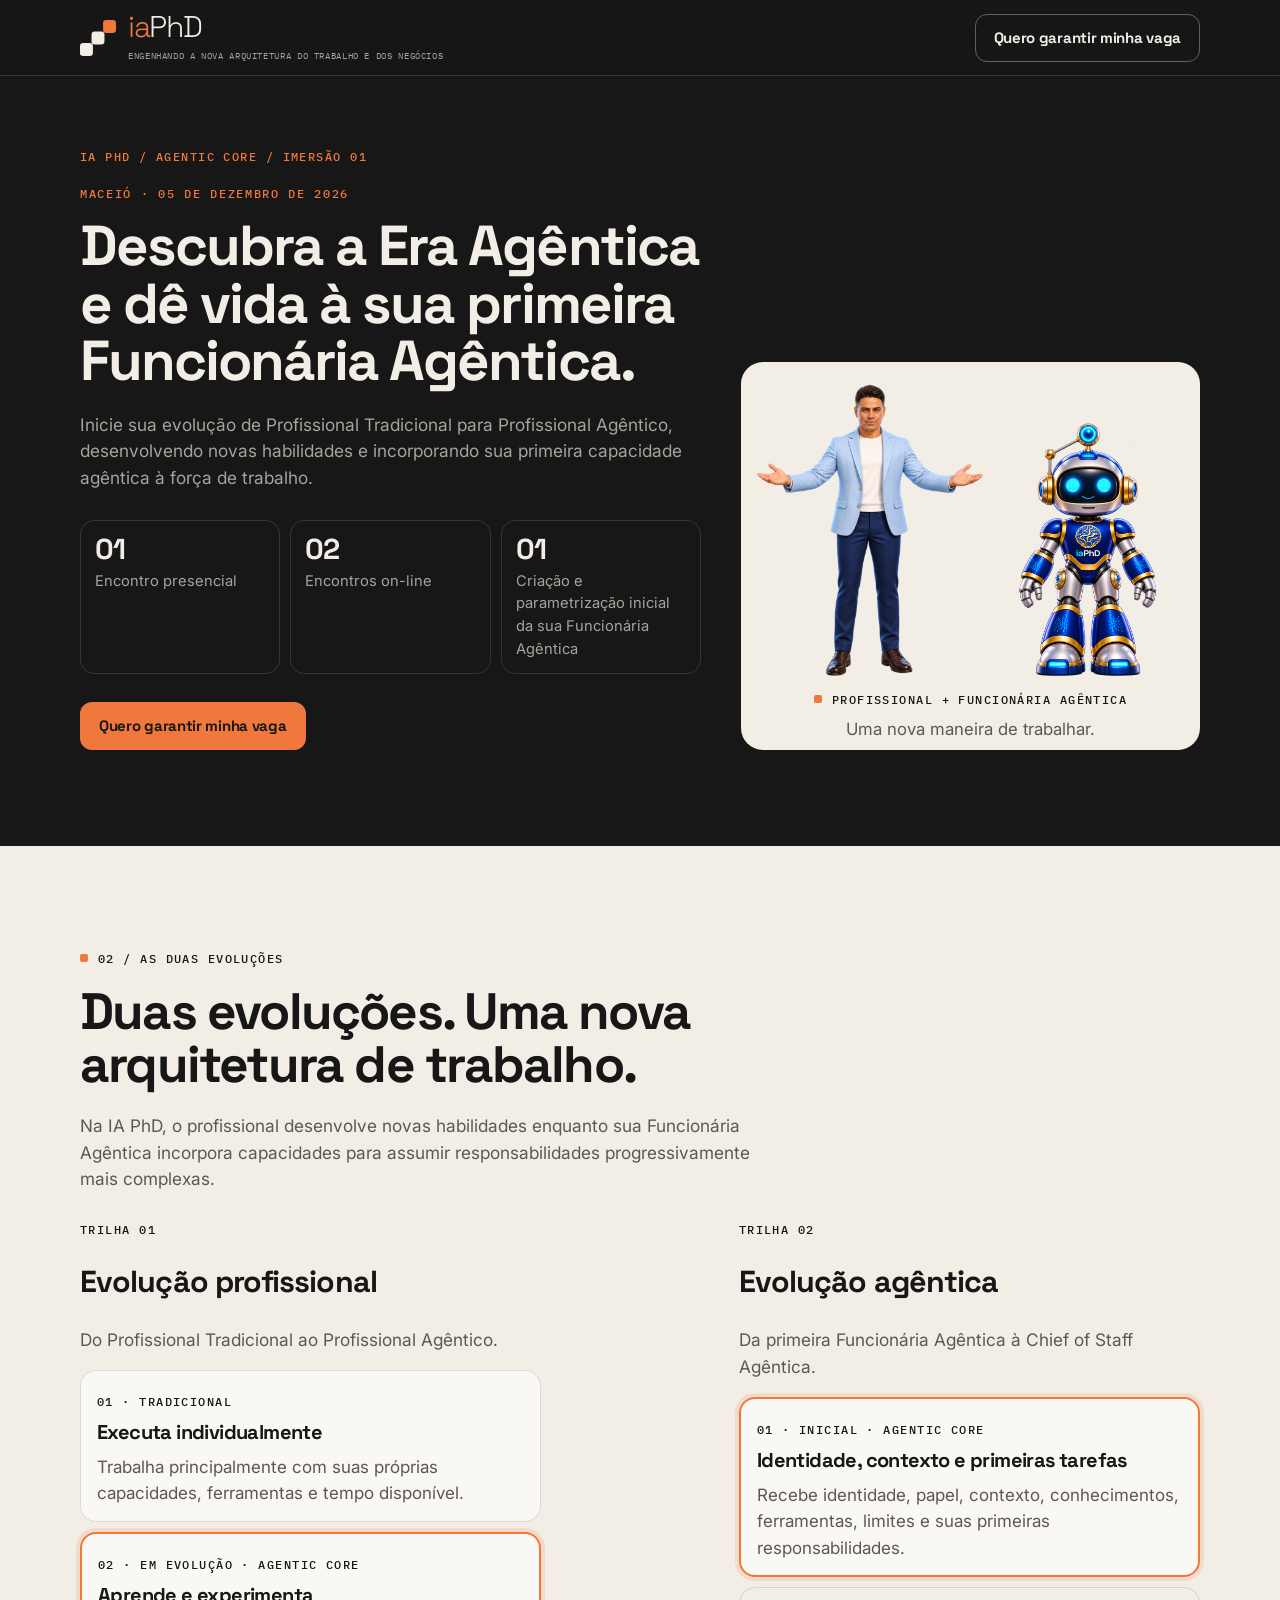
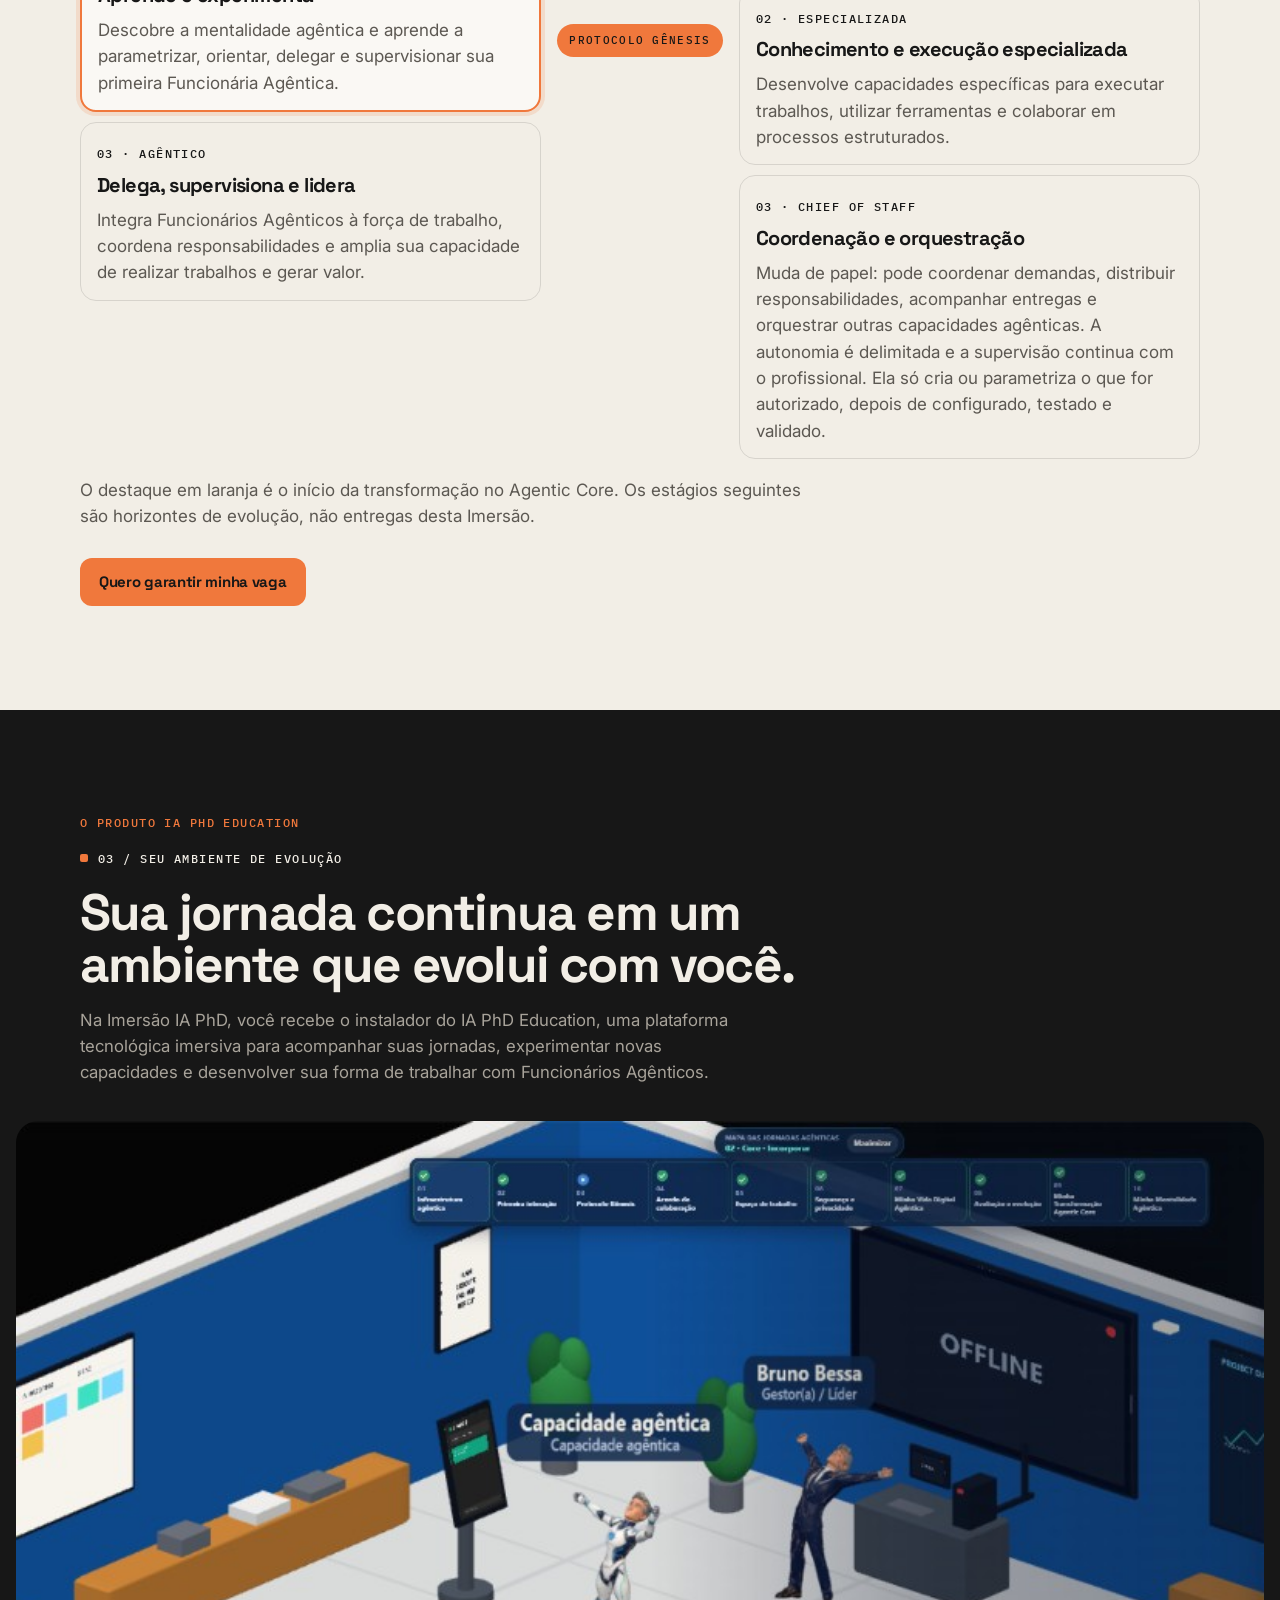
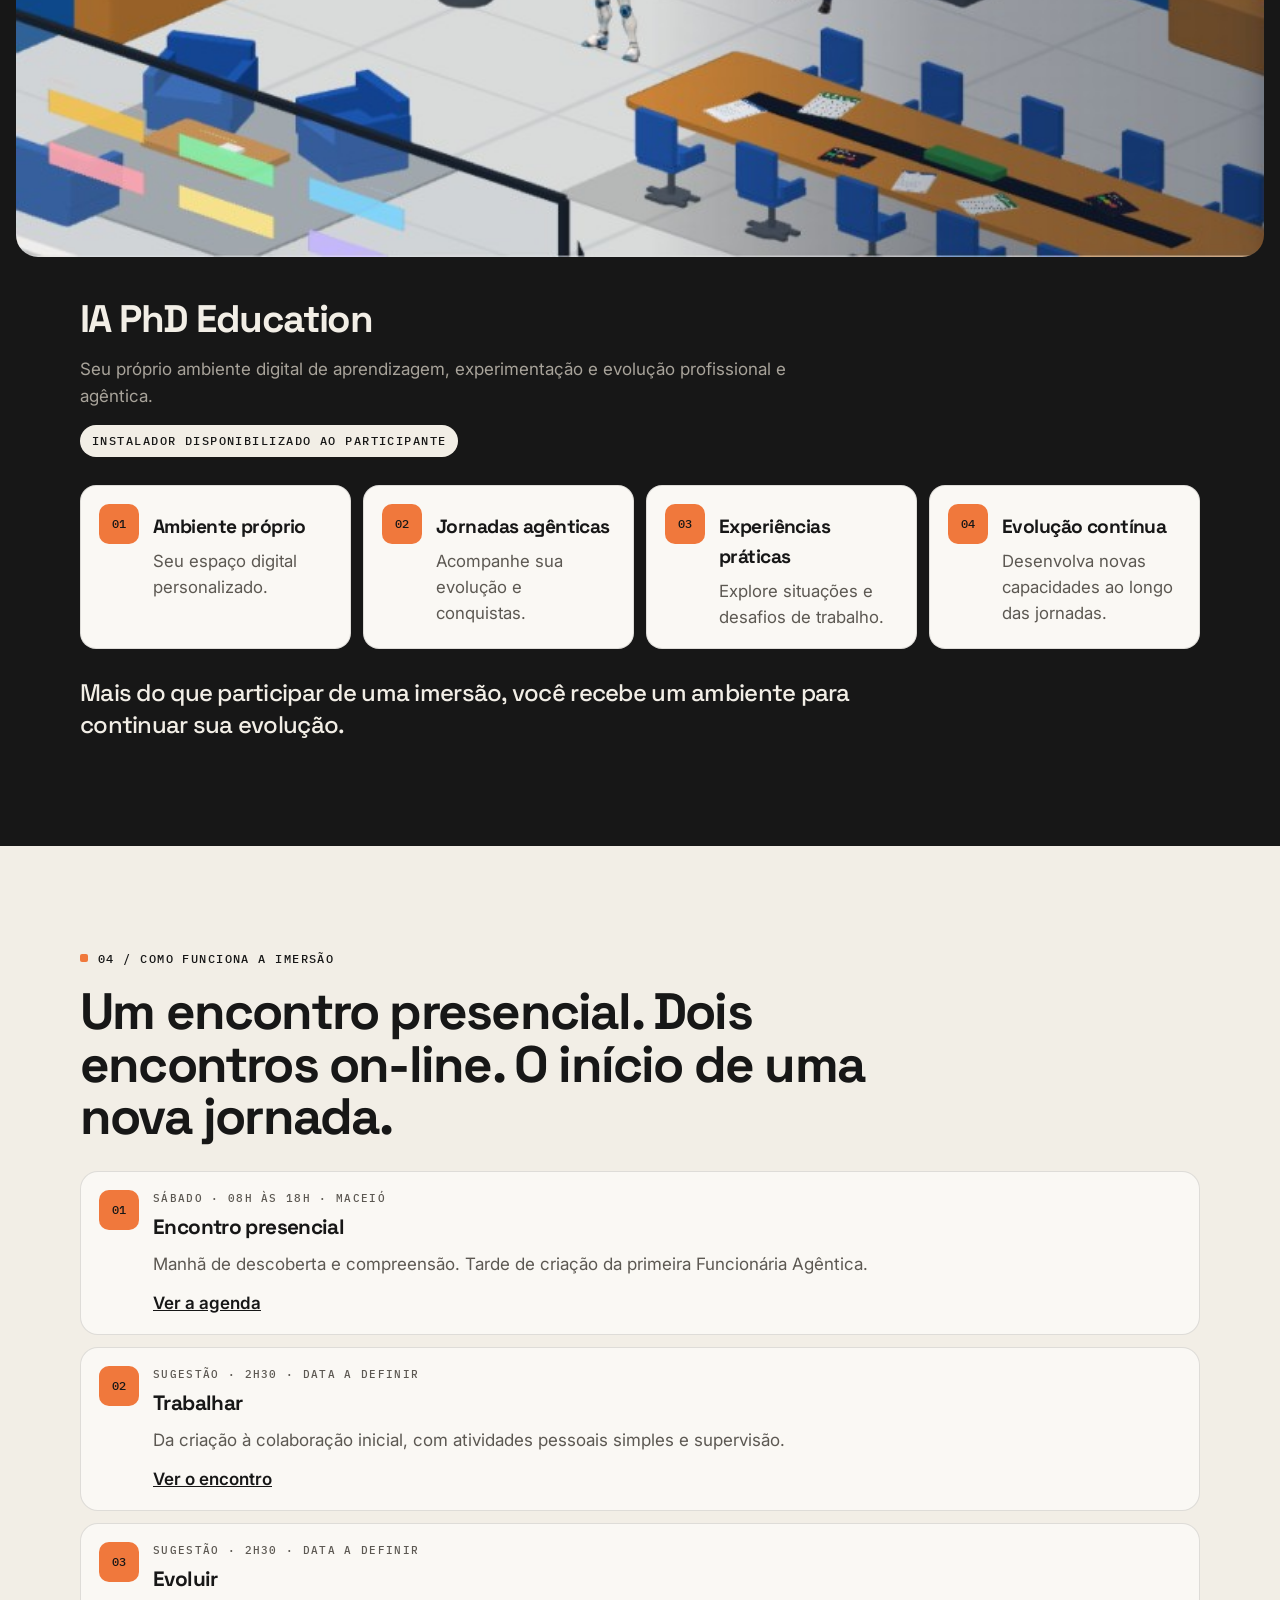
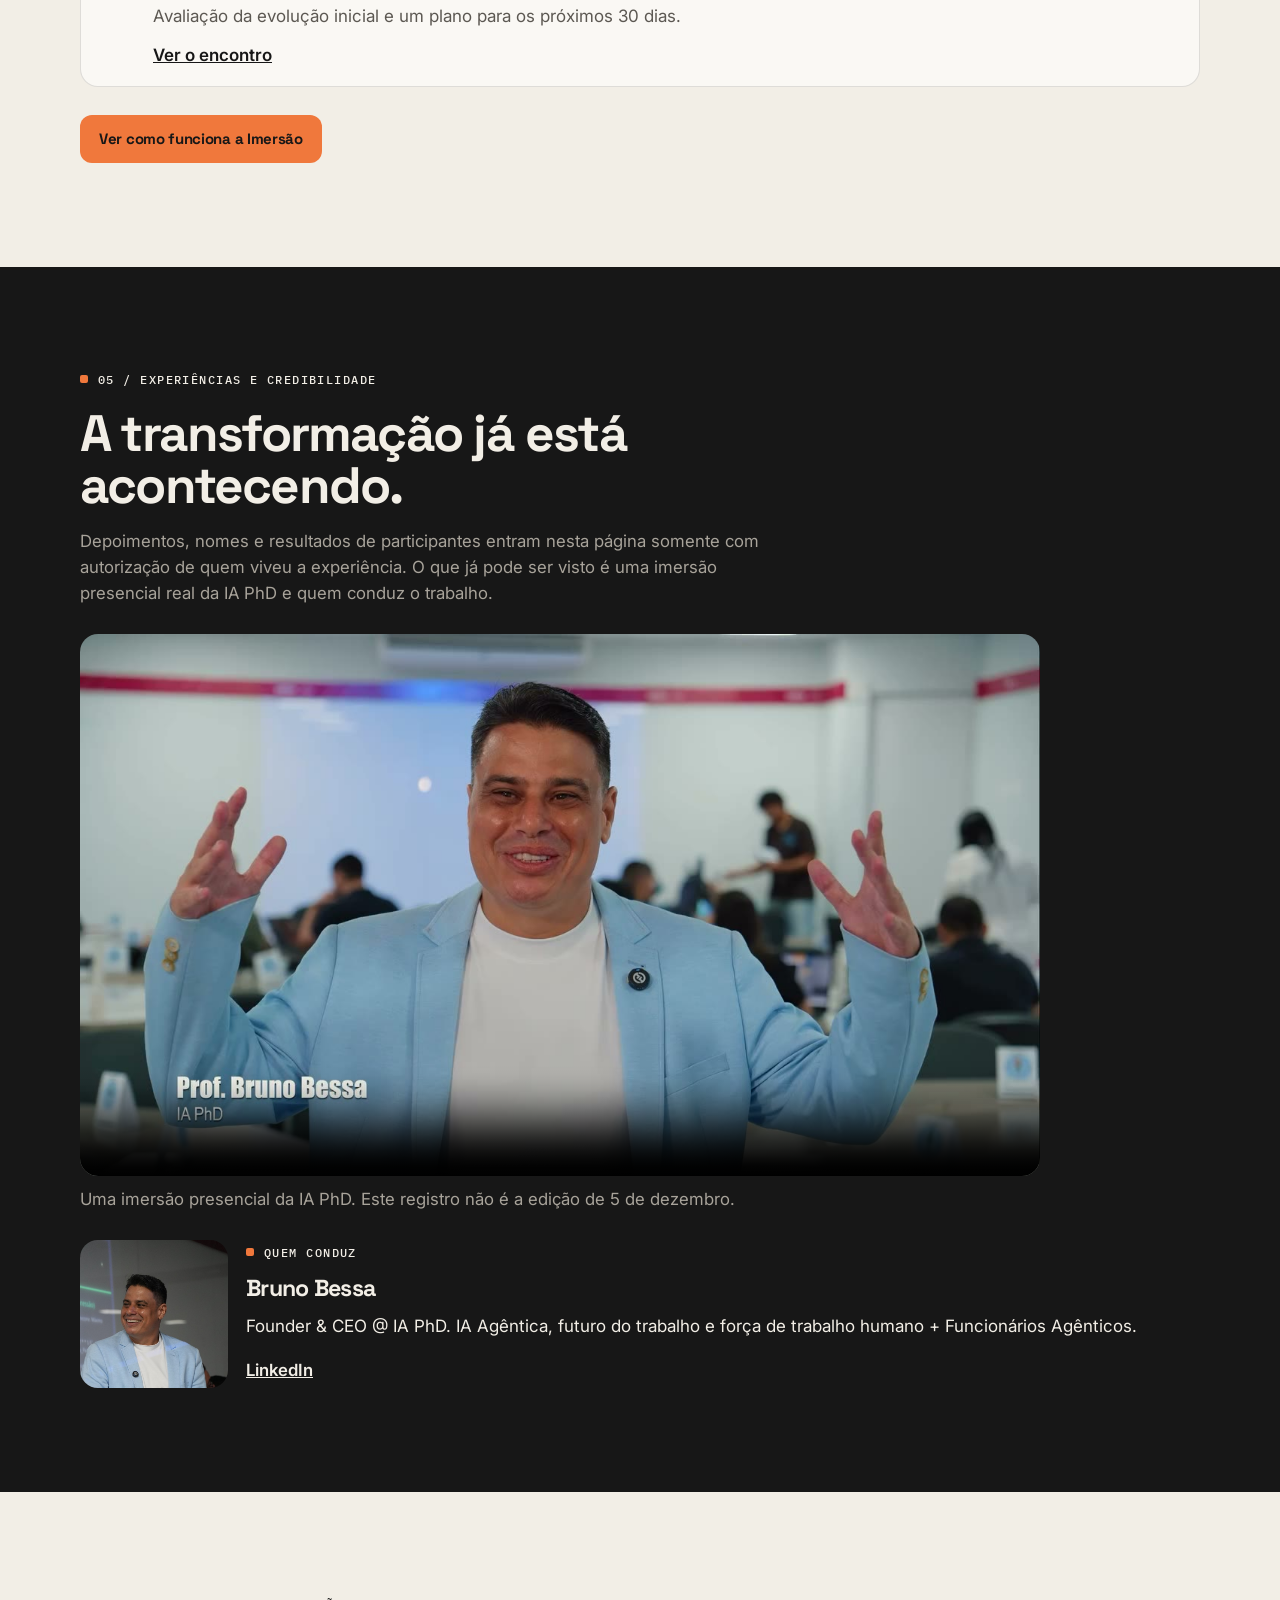
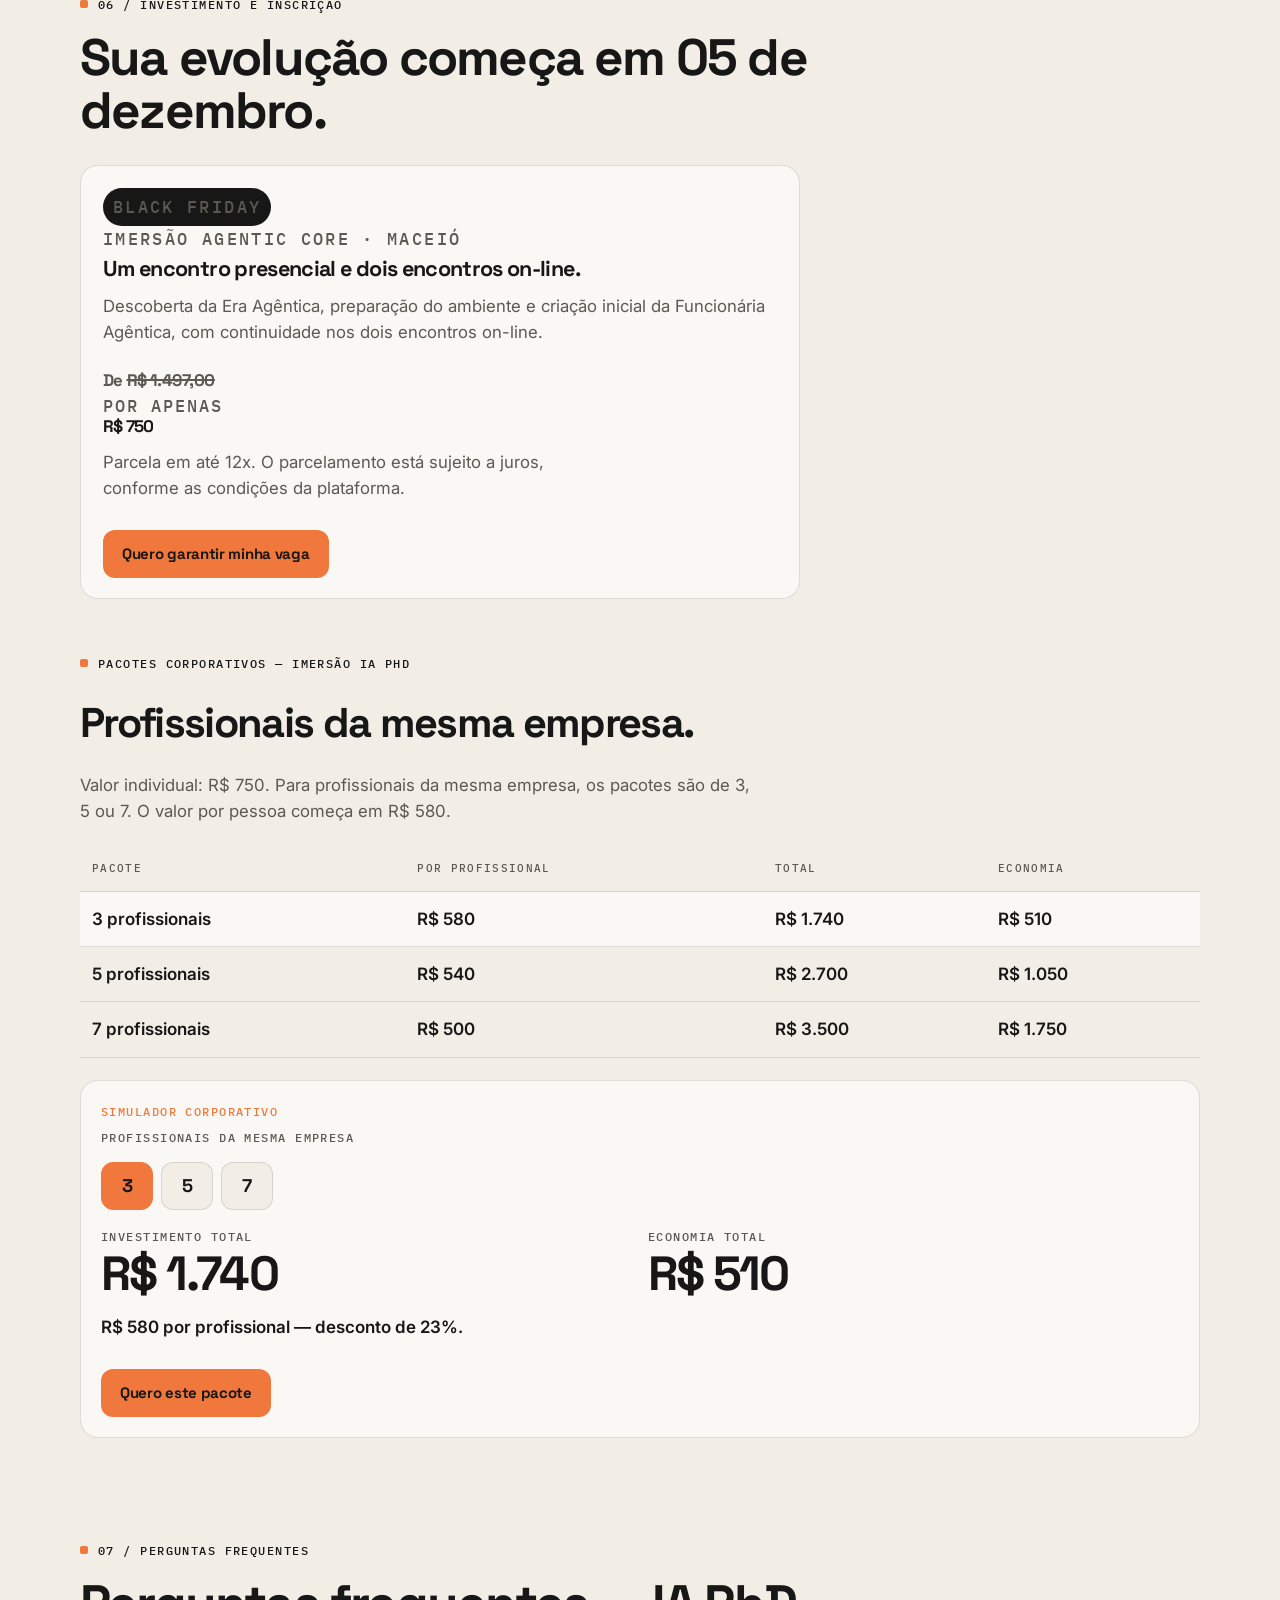
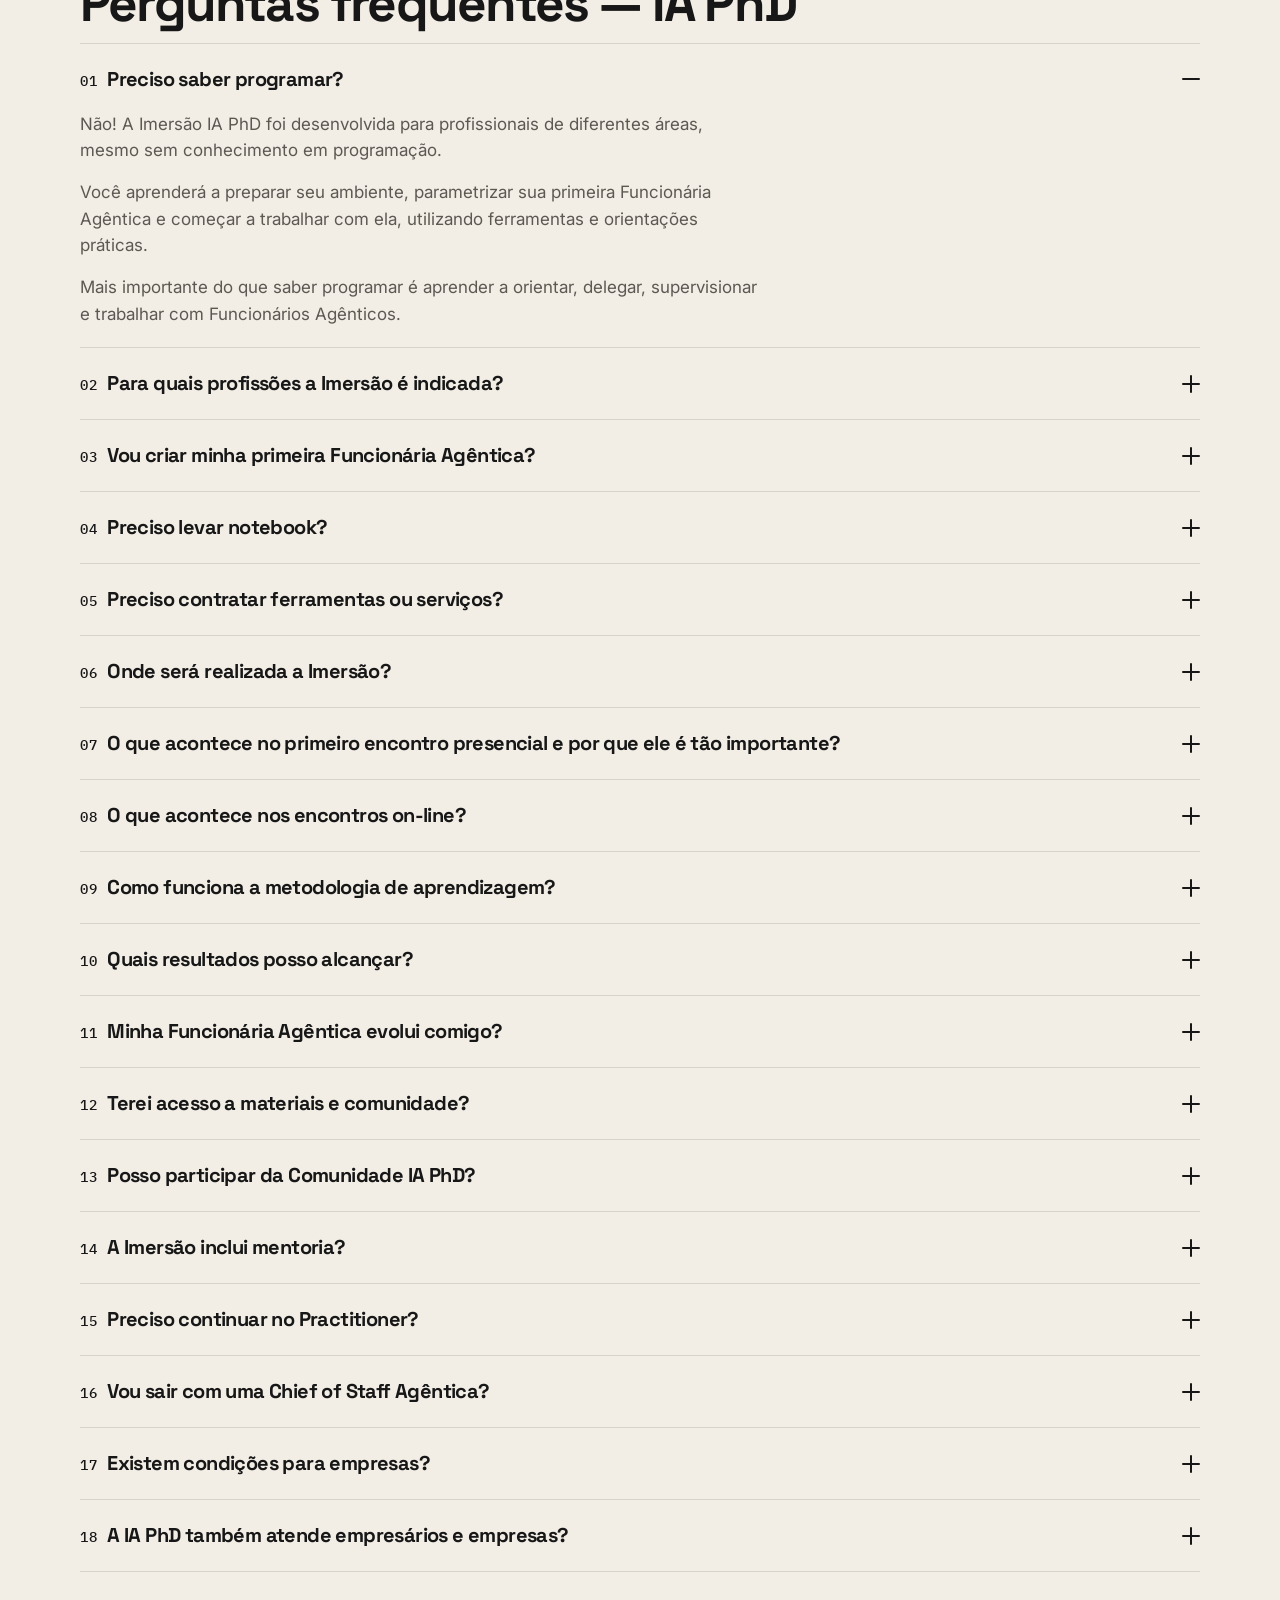
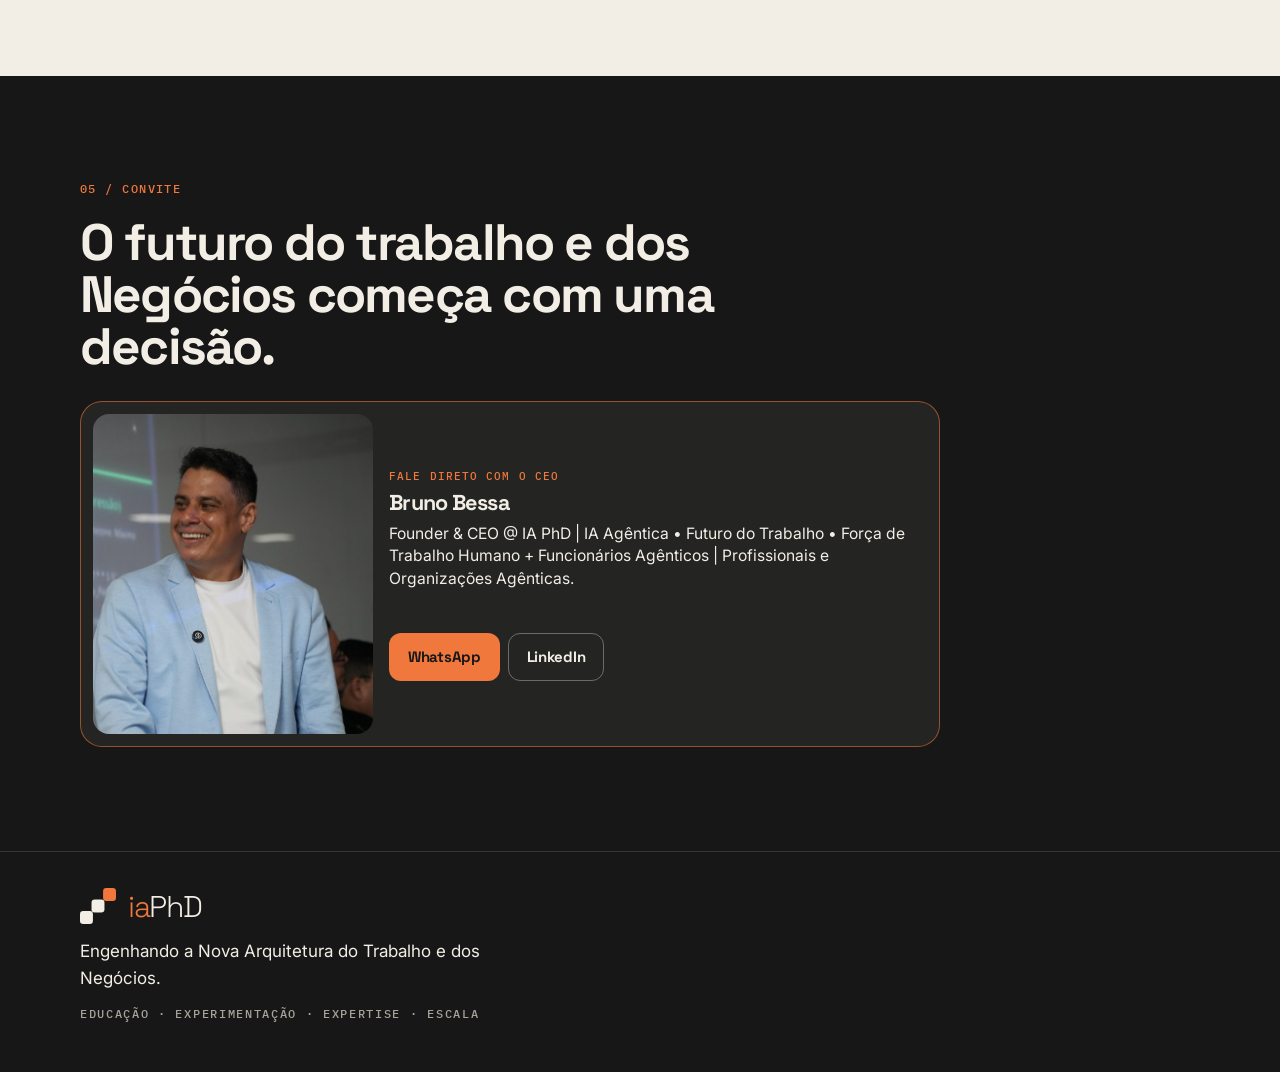
==== commit 645ac013: "Abre a oferta da Imersão de 5 de dezembro e conduz o convite direto ao CEO. Co-authored-by: Cursor <" ====
--- a/imersao/index.html
+++ b/imersao/index.html
@@ -3,16 +3,24 @@
 <head>
   <meta charset="UTF-8">
   <meta name="viewport" content="width=device-width, initial-scale=1">
-  <title>IA PhD — Imersão presencial · Maceió · 5 de dezembro</title>
-  <meta name="description" content="Imersão presencial da IA PhD em Maceió, em 5 de dezembro de 2026, mais dois encontros on-line. Aberta a diferentes profissões. Construa e ative seu primeiro Funcionário Agêntico.">
+  <title>IA PhD — Imersão Agentic Core · Maceió · 5 de dezembro</title>
+  <meta name="description" content="Imersão Agentic Core em Maceió, em 5 de dezembro de 2026. O início de duas evoluções: do profissional tradicional ao profissional agêntico, e da primeira Funcionária Agêntica à Chief of Staff Agêntica. Investimento individual: R$ 750.">
   <meta name="theme-color" content="#171717">
+  <link rel="canonical" href="https://aiphd.com.br/imersao/">
+  <meta property="og:type" content="website">
+  <meta property="og:locale" content="pt_BR">
+  <meta property="og:url" content="https://aiphd.com.br/imersao/">
+  <meta property="og:title" content="IA PhD — Imersão Agentic Core · Maceió · 5 de dezembro">
+  <meta property="og:description" content="Descubra a Era Agêntica e dê vida à sua primeira Funcionária Agêntica. O Core inicia a evolução. Não a conclui.">
+  <meta property="og:image" content="https://aiphd.com.br/midia/sala-imersiva.png">
+  <meta name="twitter:card" content="summary_large_image">
   <link rel="icon" href="/favicon.svg" type="image/svg+xml">
   <link rel="preconnect" href="https://fonts.googleapis.com">
   <link rel="preconnect" href="https://fonts.gstatic.com" crossorigin>
   <link href="https://fonts.googleapis.com/css2?family=IBM+Plex+Mono:wght@400;500&family=Inter:wght@400;500;600&family=Space+Grotesk:wght@300;500;700&display=swap" rel="stylesheet">
-  <link rel="stylesheet" href="/styles.css">
+  <link rel="stylesheet" href="/styles.css?v=convite">
 </head>
-<body>
+<body class="core-page">
   <a class="skip" href="#conteudo">Ir para o conteúdo</a>
 
   <header class="header">
@@ -25,159 +33,452 @@
         </svg>
         <span class="brand-text">
           <span class="wordmark"><span class="ia">ia</span><span class="phd">PhD</span></span>
-          <span class="brand-sig">Engenhando a Nova Arquitetura do Trabalho</span>
+          <span class="brand-sig">Engenhando a Nova Arquitetura do Trabalho e dos Negócios</span>
         </span>
       </a>
-      <a class="btn btn-ghost header-cta" href="#conversa">
-        <span class="cta-full">Quero participar</span>
-        <span class="cta-short">Participar</span>
+      <a class="btn btn-ghost header-cta" href="#investimento" data-cta="inscricao">
+        <span class="cta-full">Quero garantir minha vaga</span>
+        <span class="cta-short">Minha vaga</span>
       </a>
     </div>
   </header>
 
   <main id="conteudo">
     <section class="hero">
-      <div class="container hero-inner">
-        <p class="kicker kicker-on-dark">Imersão presencial · Maceió · 05 de dezembro</p>
-        <h1 class="display">Comece a construir sua nova arquitetura de trabalho.</h1>
-        <p class="lead">Construa e ative seu primeiro Funcionário Agêntico, na prática, com orientação para preparar o contexto, definir responsabilidades e executar suas primeiras tarefas sob supervisão.</p>
-        <p class="lead">Um encontro presencial + dois encontros on-line para apoiar sua aplicação.</p>
-        <a class="btn btn-solid" href="#conversa">Quero participar da Imersão Maceió</a>
-        <p class="fine">IA PhD · Engenhando a Nova Arquitetura do Trabalho.</p>
+      <div class="container core-hero">
+        <div class="hero-inner">
+          <p class="kicker kicker-on-dark">IA PhD / Agentic Core / Imersão 01</p>
+          <p class="core-date">Maceió · 05 de dezembro de 2026</p>
+          <h1 class="display core-title">Descubra a Era Agêntica e dê vida à sua primeira Funcionária Agêntica.</h1>
+          <p class="lead">Inicie sua evolução de Profissional Tradicional para Profissional Agêntico, desenvolvendo novas habilidades e incorporando sua primeira capacidade agêntica à força de trabalho.</p>
+          <ul class="core-facts">
+            <li><strong>01</strong><span>Encontro presencial</span></li>
+            <li><strong>02</strong><span>Encontros on-line</span></li>
+            <li><strong>01</strong><span>Criação e parametrização inicial da sua Funcionária Agêntica</span></li>
+          </ul>
+          <a class="btn btn-solid" href="#investimento" data-cta="inscricao">Quero garantir minha vaga</a>
+        </div>
+        <figure class="core-cast simbiose">
+          <div class="simbiose-pair">
+            <img src="/midia/simbiose-profissional.png" alt="Profissional humano, de braços abertos." width="768" height="1024">
+            <img src="/midia/simbiose-funcionaria.png" alt="Funcionária Agêntica da IA PhD." width="768" height="1024">
+          </div>
+          <figcaption><span>Profissional + Funcionária Agêntica</span>Uma nova maneira de trabalhar.</figcaption>
+        </figure>
+      </div>
+    </section>
+
+    <section class="band band-paper" id="evolucoes">
+      <div class="container">
+        <p class="index">02 / As duas evoluções</p>
+        <h2>Duas evoluções. Uma nova arquitetura de trabalho.</h2>
+        <p class="lead">Na IA PhD, o profissional desenvolve novas habilidades enquanto sua Funcionária Agêntica incorpora capacidades para assumir responsabilidades progressivamente mais complexas.</p>
+        <div class="evo-board">
+          <article class="evo-track">
+            <p class="kicker">Trilha 01</p>
+            <h3>Evolução profissional</h3>
+            <p class="lead">Do Profissional Tradicional ao Profissional Agêntico.</p>
+            <ol class="evo-steps">
+              <li>
+                <span class="stage-kicker">01 · Tradicional</span>
+                <strong>Executa individualmente</strong>
+                <p>Trabalha principalmente com suas próprias capacidades, ferramentas e tempo disponível.</p>
+              </li>
+              <li class="is-core">
+                <span class="stage-now">02 · Em evolução · Agentic Core</span>
+                <strong>Aprende e experimenta</strong>
+                <p>Descobre a mentalidade agêntica e aprende a parametrizar, orientar, delegar e supervisionar sua primeira Funcionária Agêntica.</p>
+              </li>
+              <li class="is-horizon">
+                <span class="stage-kicker">03 · Agêntico</span>
+                <strong>Delega, supervisiona e lidera</strong>
+                <p>Integra Funcionários Agênticos à força de trabalho, coordena responsabilidades e amplia sua capacidade de realizar trabalhos e gerar valor.</p>
+              </li>
+            </ol>
+          </article>
+          <p class="evo-bridge"><span>Protocolo Gênesis</span></p>
+          <article class="evo-track">
+            <p class="kicker">Trilha 02</p>
+            <h3>Evolução agêntica</h3>
+            <p class="lead">Da primeira Funcionária Agêntica à Chief of Staff Agêntica.</p>
+            <ol class="evo-steps">
+              <li class="is-core">
+                <span class="stage-now">01 · Inicial · Agentic Core</span>
+                <strong>Identidade, contexto e primeiras tarefas</strong>
+                <p>Recebe identidade, papel, contexto, conhecimentos, ferramentas, limites e suas primeiras responsabilidades.</p>
+              </li>
+              <li class="is-horizon">
+                <span class="stage-kicker">02 · Especializada</span>
+                <strong>Conhecimento e execução especializada</strong>
+                <p>Desenvolve capacidades específicas para executar trabalhos, utilizar ferramentas e colaborar em processos estruturados.</p>
+              </li>
+              <li class="is-horizon">
+                <span class="stage-kicker">03 · Chief of Staff</span>
+                <strong>Coordenação e orquestração</strong>
+                <p>Muda de papel: pode coordenar demandas, distribuir responsabilidades, acompanhar entregas e orquestrar outras capacidades agênticas. A autonomia é delimitada e a supervisão continua com o profissional. Ela só cria ou parametriza o que for autorizado, depois de configurado, testado e validado.</p>
+              </li>
+            </ol>
+          </article>
+        </div>
+        <p class="evo-note">O destaque em laranja é o início da transformação no Agentic Core. Os estágios seguintes são horizontes de evolução, não entregas desta Imersão.</p>
+        <a class="btn btn-solid" href="#investimento" data-cta="inscricao">Quero garantir minha vaga</a>
+      </div>
+    </section>
+
+    <section class="band band-dark" id="experiencia">
+      <div class="container">
+        <p class="kicker kicker-on-dark">O produto IA PhD Education</p>
+        <p class="index">03 / Seu ambiente de evolução</p>
+        <h2>Sua jornada continua em um ambiente que evolui com você.</h2>
+        <p class="body body-intro">Na Imersão IA PhD, você recebe o instalador do IA PhD Education, uma plataforma tecnológica imersiva para acompanhar suas jornadas, experimentar novas capacidades e desenvolver sua forma de trabalhar com Funcionários Agênticos.</p>
+      </div>
+      <figure class="ambiente ambiente-wide">
+        <img src="/midia/sala-imersiva.png" alt="Escritório imersivo do IA PhD Education, com o profissional e a Funcionária Agêntica." width="808" height="476">
+      </figure>
+      <div class="container">
+        <div class="edu-head">
+          <h3>IA PhD Education</h3>
+          <p>Seu próprio ambiente digital de aprendizagem, experimentação e evolução profissional e agêntica.</p>
+          <p class="edu-flag">Instalador disponibilizado ao participante</p>
+        </div>
+        <ol class="pillars">
+          <li>
+            <span class="level-num">01</span>
+            <div>
+              <h3>Ambiente próprio</h3>
+              <p>Seu espaço digital personalizado.</p>
+            </div>
+          </li>
+          <li>
+            <span class="level-num">02</span>
+            <div>
+              <h3>Jornadas agênticas</h3>
+              <p>Acompanhe sua evolução e conquistas.</p>
+            </div>
+          </li>
+          <li>
+            <span class="level-num">03</span>
+            <div>
+              <h3>Experiências práticas</h3>
+              <p>Explore situações e desafios de trabalho.</p>
+            </div>
+          </li>
+          <li>
+            <span class="level-num">04</span>
+            <div>
+              <h3>Evolução contínua</h3>
+              <p>Desenvolva novas capacidades ao longo das jornadas.</p>
+            </div>
+          </li>
+        </ol>
+        <p class="edu-close">Mais do que participar de uma imersão, você recebe um ambiente para continuar sua evolução.</p>
       </div>
     </section>
 
     <section class="band band-paper">
-      <div class="container narrow">
-        <p class="index">O que muda no seu trabalho</p>
-        <h2>Você começa a desenvolver capacidades para trabalhar com Funcionários Agênticos.</h2>
-        <p class="body body-intro">A transformação desta imersão é prática: ampliar a sua capacidade de preparar, parametrizar, treinar, delegar e supervisionar. A responsabilidade pelo resultado continua com você.</p>
-      </div>
-    </section>
-
-    <section class="band band-dark">
-      <div class="container narrow">
-        <p class="kicker kicker-on-dark">O que você vai construir</p>
-        <h2>Seu primeiro Funcionário Agêntico.</h2>
-        <p class="lead">Preparado para uma função inicial no seu contexto. Não é um chat solto nem um substituto da pessoa responsável pela decisão.</p>
-      </div>
-    </section>
-
-    <section class="band band-paper">
-      <div class="container narrow">
-        <p class="index">Como você aprende</p>
-        <h2>Desafios reais, prática orientada e fundamentos aplicados quando necessários.</h2>
-        <p class="body body-intro">O trabalho apresenta o desafio. O fundamento aparece quando é necessário. O conhecimento é aplicado para transformar a maneira de trabalhar.</p>
-        <p class="body">Você aprende a preparar o contexto, definir responsabilidades e executar as primeiras tarefas sob supervisão.</p>
-      </div>
-    </section>
-
-    <section class="band band-paper" style="padding-top: 0;">
-      <div class="container">
-        <p class="index">Os três encontros</p>
-        <h2>Construção presencial, aplicação assistida e revisão da experiência.</h2>
-        <ol class="pillars">
+      <div class="container">
+        <p class="index">04 / Como funciona a Imersão</p>
+        <h2><a class="section-link" href="programa/">Um encontro presencial. Dois encontros on-line. O início de uma nova jornada.</a></h2>
+        <ol class="timeline">
           <li>
             <span class="level-num">01</span>
             <div>
-              <h3>Construção presencial</h3>
-              <p>Maceió, 5 de dezembro de 2026. Você constrói e ativa o primeiro Funcionário Agêntico com orientação.</p>
+              <p class="journey-code">Sábado · 08h às 18h · Maceió</p>
+              <h3><a class="section-link" href="programa/#agenda">Encontro presencial</a></h3>
+              <p>Manhã de descoberta e compreensão. Tarde de criação da primeira Funcionária Agêntica.</p>
+              <a class="map-more" href="programa/#agenda">Ver a agenda</a>
             </div>
           </li>
           <li>
             <span class="level-num">02</span>
             <div>
-              <h3>Aplicação assistida</h3>
-              <p>Encontro on-line para apoiar o uso dessa função no seu trabalho.</p>
+              <p class="journey-code">Sugestão · 2h30 · data a definir</p>
+              <h3><a class="section-link" href="programa/#encontro-02">Trabalhar</a></h3>
+              <p>Da criação à colaboração inicial, com atividades pessoais simples e supervisão.</p>
+              <a class="map-more" href="programa/#encontro-02">Ver o encontro</a>
             </div>
           </li>
           <li>
             <span class="level-num">03</span>
             <div>
-              <h3>Revisão da experiência</h3>
-              <p>Encontro on-line para revisar o que foi preparado, testado e o que ainda pede ajuste.</p>
+              <p class="journey-code">Sugestão · 2h30 · data a definir</p>
+              <h3><a class="section-link" href="programa/#encontro-03">Evoluir</a></h3>
+              <p>Avaliação da evolução inicial e um plano para os próximos 30 dias.</p>
+              <a class="map-more" href="programa/#encontro-03">Ver o encontro</a>
             </div>
           </li>
         </ol>
+        <a class="btn btn-solid" href="programa/">Ver como funciona a Imersão</a>
+      </div>
+    </section>
+
+    <section class="band band-dark" id="credibilidade">
+      <div class="container">
+        <p class="index">05 / Experiências e credibilidade</p>
+        <h2>A transformação já está acontecendo.</h2>
+        <p class="body body-intro">Depoimentos, nomes e resultados de participantes entram nesta página somente com autorização de quem viveu a experiência. O que já pode ser visto é uma imersão presencial real da IA PhD e quem conduz o trabalho.</p>
         <figure class="room-film">
           <video controls playsinline preload="metadata" poster="/midia/imersao-presencial.jpg" width="1276" height="720">
             <source src="/midia/imersao-presencial.mp4" type="video/mp4">
           </video>
-          <figcaption>Uma imersão presencial da IA PhD.</figcaption>
+          <figcaption>Uma imersão presencial da IA PhD. Este registro não é a edição de 5 de dezembro.</figcaption>
         </figure>
-      </div>
-    </section>
-
-    <section class="band band-paper">
-      <div class="container narrow">
-        <p class="index">O que está incluído</p>
-        <h2>O que esta edição já confirma.</h2>
-        <p class="body body-intro">O encontro presencial em Maceió, os dois encontros on-line e a orientação para preparar o contexto, definir responsabilidades e executar as primeiras tarefas sob supervisão.</p>
-        <p class="body">Comunidade Aberta, Continuous Academy, Protocolo Gênesis, materiais, gravações e suporte só entram nesta página quando a edição definir o acesso e o prazo. A Comunidade Aberta é acesso e relacionamento. A Continuous Academy é a continuidade de quem já entrou no percurso.</p>
-      </div>
-    </section>
-
-    <section class="band band-paper" style="padding-top: 0;">
-      <div class="container narrow">
-        <p class="index">Quem já começou</p>
-        <h2>Relatos entram quando o participante autoriza.</h2>
-        <p class="body body-intro">Esta página não publica depoimento, aplicação nem resultado sem autorização de quem participou.</p>
-      </div>
-    </section>
-
-    <section class="band band-paper" style="padding-top: 0;">
-      <div class="container narrow">
-        <p class="index">Seu próximo passo</p>
-        <h2>A Imersão é o início da jornada.</h2>
-        <p class="body body-intro">Depois deste começo, o percurso pode continuar no Agentic Practitioner. Builder, Architect e Leader são especializações. Para o profissional, nenhuma delas é obrigatória.</p>
-        <p class="body"><a class="text-link" href="/immersion/">Ver a Immersion</a> · <a class="text-link" href="/practitioner/">Ver o Agentic Practitioner</a></p>
-        <p class="body"><a class="text-link" href="/para-a-empresa/">Apresentar esta imersão ao dono da empresa</a></p>
+        <aside class="host">
+          <img src="/midia/bruno-bessa.jpg" alt="Bruno Bessa, Founder e CEO da IA PhD." width="575" height="1024">
+          <div>
+            <p class="journey-kicker">Quem conduz</p>
+            <h3>Bruno Bessa</h3>
+            <p>Founder &amp; CEO @ IA PhD. IA Agêntica, futuro do trabalho e força de trabalho humano + Funcionários Agênticos.</p>
+            <p class="body"><a class="text-link" href="https://www.linkedin.com/in/bruno-bessa-ph-d-94a33120/" target="_blank" rel="noopener noreferrer">LinkedIn</a></p>
+          </div>
+        </aside>
+      </div>
+    </section>
+
+    <section class="band band-paper" id="investimento">
+      <div class="container">
+        <p class="index">06 / Investimento e inscrição</p>
+        <h2>Sua evolução começa em 05 de dezembro.</h2>
+        <div class="reality">
+          <article class="meet-day">
+            <p class="bf-flag">Black Friday</p>
+            <p class="core-offer">Imersão Agentic Core · Maceió</p>
+            <h3>Um encontro presencial e dois encontros on-line.</h3>
+            <p>Descoberta da Era Agêntica, preparação do ambiente e criação inicial da Funcionária Agêntica, com continuidade nos dois encontros on-line.</p>
+            <p class="price-was">De <s>R$ 1.497,00</s></p>
+            <p class="price-label">por apenas</p>
+            <p class="price-value">R$ 750</p>
+            <p class="price-note">Parcela em até 12x. O parcelamento está sujeito a juros, conforme as condições da plataforma.</p>
+            <a class="btn btn-solid offer-cta" href="https://pay.hotmart.com/O108361148D?off=v8tvkvww&amp;bid=1794168520591" target="_blank" rel="noopener noreferrer" data-cta="inscricao">Quero garantir minha vaga</a>
+          </article>
+        </div>
+
+        <div class="corp">
+          <p class="index">Pacotes corporativos — Imersão IA PhD</p>
+          <h3>Profissionais da mesma empresa.</h3>
+          <p class="body body-intro">Valor individual: R$ 750. Para profissionais da mesma empresa, os pacotes são de 3, 5 ou 7. O valor por pessoa começa em R$ 580.</p>
+          <div class="pack-table-wrap">
+            <table class="pack-table">
+              <caption class="sr-only">Pacotes corporativos da Imersão IA PhD</caption>
+              <thead>
+                <tr>
+                  <th scope="col">Pacote</th>
+                  <th scope="col">Por profissional</th>
+                  <th scope="col">Total</th>
+                  <th scope="col">Economia</th>
+                </tr>
+              </thead>
+              <tbody>
+                <tr data-n="3">
+                  <th scope="row">3 profissionais</th>
+                  <td>R$ 580</td>
+                  <td>R$ 1.740</td>
+                  <td>R$ 510</td>
+                </tr>
+                <tr data-n="5">
+                  <th scope="row">5 profissionais</th>
+                  <td>R$ 540</td>
+                  <td>R$ 2.700</td>
+                  <td>R$ 1.050</td>
+                </tr>
+                <tr data-n="7">
+                  <th scope="row">7 profissionais</th>
+                  <td>R$ 500</td>
+                  <td>R$ 3.500</td>
+                  <td>R$ 1.750</td>
+                </tr>
+              </tbody>
+            </table>
+          </div>
+
+          <div class="sim" id="simulador">
+            <p class="sim-kicker">Simulador corporativo</p>
+            <p class="sim-label" id="sim-prof">Profissionais da mesma empresa</p>
+            <div class="sim-choices" role="radiogroup" aria-labelledby="sim-prof">
+              <button type="button" data-pacote="3" aria-pressed="true">3</button>
+              <button type="button" data-pacote="5" aria-pressed="false">5</button>
+              <button type="button" data-pacote="7" aria-pressed="false">7</button>
+            </div>
+            <div class="sim-metrics">
+              <p><span>Investimento total</span><strong id="sim-total">R$ 1.740</strong></p>
+              <p><span>Economia total</span><strong id="sim-save">R$ 510</strong></p>
+            </div>
+            <p class="sim-line" id="sim-line">R$ 580 por profissional — desconto de 23%.</p>
+            <a class="btn btn-solid offer-cta" id="sim-cta" href="#conversa">Quero este pacote</a>
+          </div>
+        </div>
+      </div>
+    </section>
+
+    <section class="band band-paper" id="faq" style="padding-top: 0;">
+      <div class="container">
+        <p class="index">07 / Perguntas frequentes</p>
+        <h2>Perguntas frequentes — IA PhD</h2>
+        <div class="faqs">
+          <details open>
+            <summary><span><span class="faq-num">01</span>Preciso saber programar?</span><span class="plus" aria-hidden="true"></span></summary>
+            <p>Não! A Imersão IA PhD foi desenvolvida para profissionais de diferentes áreas, mesmo sem conhecimento em programação.</p>
+            <p>Você aprenderá a preparar seu ambiente, parametrizar sua primeira Funcionária Agêntica e começar a trabalhar com ela, utilizando ferramentas e orientações práticas.</p>
+            <p>Mais importante do que saber programar é aprender a orientar, delegar, supervisionar e trabalhar com Funcionários Agênticos.</p>
+          </details>
+          <details>
+            <summary><span><span class="faq-num">02</span>Para quais profissões a Imersão é indicada?</span><span class="plus" aria-hidden="true"></span></summary>
+            <p>A Imersão IA PhD é indicada para profissionais de todas as áreas, incluindo empresários, gestores, líderes, empreendedores, autônomos e profissionais dos setores público e privado.</p>
+            <p>Independentemente da profissão, você aprenderá a desenvolver novas habilidades e incorporar Funcionários Agênticos à sua força de trabalho, ampliando suas capacidades e transformando sua maneira de trabalhar.</p>
+            <p>O futuro do trabalho não é exclusivo de uma profissão. É uma nova realidade para todos os profissionais.</p>
+          </details>
+          <details>
+            <summary><span><span class="faq-num">03</span>Vou criar minha primeira Funcionária Agêntica?</span><span class="plus" aria-hidden="true"></span></summary>
+            <p>Sim! Durante a Imersão IA PhD, você dará os primeiros passos na criação da sua Funcionária Agêntica, definindo sua identidade, papel, responsabilidades, conhecimentos, habilidades e limites de atuação.</p>
+            <p>Você também aprenderá a orientá-la, delegar tarefas, supervisionar suas atividades e realizar as primeiras experiências práticas.</p>
+            <p>E esse é apenas o começo! Você iniciará uma jornada de evolução conjunta, desenvolvendo suas habilidades profissionais enquanto amplia progressivamente as capacidades da sua Funcionária Agêntica.</p>
+          </details>
+          <details>
+            <summary><span><span class="faq-num">04</span>Preciso levar notebook?</span><span class="plus" aria-hidden="true"></span></summary>
+            <p>Sim! Como a Imersão IA PhD é uma experiência prática, é necessário levar seu próprio notebook.</p>
+            <p>Durante a Imersão, você utilizará o IA PhD Education, nossa plataforma tecnológica imersiva, para realizar experimentações e dar os primeiros passos na criação e parametrização da sua Funcionária Agêntica.</p>
+            <p>Você não vai apenas assistir. Vai aprender, experimentar e colocar a mão na massa!</p>
+          </details>
+          <details>
+            <summary><span><span class="faq-num">05</span>Preciso contratar ferramentas ou serviços?</span><span class="plus" aria-hidden="true"></span></summary>
+            <p>Na Era dos Funcionários Agênticos, é importante ter acesso a modelos de linguagem (LLMs) com maior capacidade de raciocínio, que geralmente estão disponíveis em planos pagos.</p>
+            <p>Mas existem alternativas para começar a experimentar sem assumir imediatamente todos esses custos.</p>
+            <p>Por exemplo, novos usuários podem verificar a disponibilidade de ofertas promocionais do ChatGPT Plus, quando oferecidas pela OpenAI. Essas condições não são garantidas para todas as contas.</p>
+            <p>Durante a Imersão, você receberá orientações sobre as ferramentas, os acessos necessários e as alternativas para iniciar suas experiências.</p>
+            <p>Nosso objetivo é ajudar você a começar com o menor investimento possível, sem comprometer a experiência de aprendizagem.</p>
+          </details>
+          <details>
+            <summary><span><span class="faq-num">06</span>Onde será realizada a Imersão?</span><span class="plus" aria-hidden="true"></span></summary>
+            <p>O primeiro encontro da Imersão IA PhD será realizado presencialmente em Maceió (AL), no dia 5 de dezembro de 2026.</p>
+            <p>O endereço completo será confirmado no momento da inscrição.</p>
+            <p>Após a experiência presencial, você participará de dois encontros on-line, dando continuidade à sua jornada de aprendizagem, experimentação e evolução com o acompanhamento dos IA PhDs.</p>
+            <p>Uma experiência que começa presencialmente e continua on-line para apoiar sua evolução na Era dos Funcionários Agênticos.</p>
+          </details>
+          <details>
+            <summary><span><span class="faq-num">07</span>O que acontece no primeiro encontro presencial e por que ele é tão importante?</span><span class="plus" aria-hidden="true"></span></summary>
+            <p>O primeiro encontro presencial é um dos momentos mais importantes da Imersão IA PhD.</p>
+            <p>Nosso compromisso é ajudar você a compreender a mentalidade da Era dos Funcionários Agênticos e experimentar, na prática, uma nova forma de trabalhar.</p>
+            <p>Por isso, os IA PhDs estarão ao seu lado, oferecendo acompanhamento próximo e orientação individualizada, respeitando o ritmo e as necessidades de cada participante.</p>
+            <p>Queremos pegar na sua mão, ajudar a superar as primeiras dificuldades e acompanhar seus primeiros passos na criação e parametrização da sua Funcionária Agêntica.</p>
+            <p>Você não estará sozinho nessa descoberta. Nosso compromisso é ajudar cada participante a compreender, experimentar e sair do encontro confiante para continuar sua jornada.</p>
+            <p>Conheça todas as atividades do encontro na <a class="text-link" href="programa/#agenda">programação completa da Imersão</a>.</p>
+          </details>
+          <details>
+            <summary><span><span class="faq-num">08</span>O que acontece nos encontros on-line?</span><span class="plus" aria-hidden="true"></span></summary>
+            <p>Os dois encontros on-line são a continuidade da experiência presencial, permitindo que você avance na sua jornada com o acompanhamento dos IA PhDs.</p>
+            <p>Nesses encontros, vamos compartilhar experiências, esclarecer dúvidas, superar dificuldades e orientar a evolução das suas habilidades profissionais e das capacidades da sua Funcionária Agêntica.</p>
+            <p>Você terá a oportunidade de apresentar suas descobertas, aprender com os desafios de outros participantes e receber orientações para aplicar os conhecimentos à realidade do seu trabalho.</p>
+            <p>Nosso compromisso é que você não apenas comece sua jornada, mas tenha apoio para continuar evoluindo.</p>
+            <p>Porque a Era dos Funcionários Agênticos não se aprende em um único encontro. É uma jornada contínua de aprendizagem, experimentação e evolução.</p>
+          </details>
+          <details>
+            <summary><span><span class="faq-num">09</span>Como funciona a metodologia de aprendizagem?</span><span class="plus" aria-hidden="true"></span></summary>
+            <p>Na IA PhD, você aprende enquanto experimenta, conectando conhecimento, prática e desafios reais do seu trabalho.</p>
+            <p>Nossa metodologia combina experiências imersivas, didática contextualizada, experimentação aplicada e aprendizagem compartilhada.</p>
+            <p>Em vez de apenas assistir a aulas, você participa de experiências práticas, descobre os fundamentos no momento em que precisa aplicá-los e aprende com profissionais de diferentes áreas.</p>
+            <p>Tudo isso com acompanhamento próximo dos IA PhDs e apoio do IA PhD Education, nossa plataforma tecnológica de aprendizagem e evolução.</p>
+            <p>O diferencial é o Protocolo Gênesis: enquanto você desenvolve novas habilidades profissionais, aprende a ampliar progressivamente as capacidades da sua Funcionária Agêntica.</p>
+            <p>Aqui, você não aprende apenas sobre a Era dos Funcionários Agênticos. Você começa a vivê-la, na prática.</p>
+          </details>
+          <details>
+            <summary><span><span class="faq-num">10</span>Quais resultados posso alcançar?</span><span class="plus" aria-hidden="true"></span></summary>
+            <p>Ao concluir a Imersão IA PhD, você poderá dar seus primeiros passos concretos na Era dos Funcionários Agênticos, desenvolvendo uma nova mentalidade sobre o futuro do trabalho.</p>
+            <p>Você terá a oportunidade de:</p>
+            <ul>
+              <li><strong>Desenvolver a mentalidade agêntica:</strong> compreender como profissionais e Funcionários Agênticos podem trabalhar juntos.</li>
+              <li><strong>Preparar seu ambiente tecnológico:</strong> conhecer a infraestrutura necessária para começar sua jornada.</li>
+              <li><strong>Criar sua primeira Funcionária Agêntica:</strong> definir sua identidade, responsabilidades, conhecimentos, habilidades e limites.</li>
+              <li><strong>Realizar experiências práticas:</strong> começar a orientar, delegar e supervisionar atividades.</li>
+              <li><strong>Identificar oportunidades no seu trabalho:</strong> descobrir onde novas capacidades podem ampliar sua produtividade e atuação profissional.</li>
+              <li><strong>Iniciar sua evolução conjunta:</strong> desenvolver suas habilidades enquanto amplia progressivamente as capacidades da sua Funcionária Agêntica.</li>
+            </ul>
+            <p>O principal resultado não é apenas sair com uma Funcionária Agêntica. É começar a se tornar um profissional preparado para trabalhar com uma nova força de trabalho.</p>
+            <p>Os resultados práticos evoluem conforme sua dedicação, suas experimentações e a aplicação dos conhecimentos à realidade do seu trabalho.</p>
+          </details>
+          <details>
+            <summary><span><span class="faq-num">11</span>Minha Funcionária Agêntica evolui comigo?</span><span class="plus" aria-hidden="true"></span></summary>
+            <p>Sim! Esse é um dos grandes diferenciais da metodologia IA PhD.</p>
+            <p>Acreditamos que a evolução deve acontecer simultaneamente: enquanto você desenvolve novas habilidades para orientar, delegar, supervisionar e liderar, sua Funcionária Agêntica pode ampliar seus conhecimentos, ferramentas, habilidades e responsabilidades.</p>
+            <p>Por meio do Protocolo Gênesis, você aprenderá a conduzir essa evolução conjunta, ampliando progressivamente as capacidades da sua Funcionária Agêntica, sempre com autonomia delimitada e supervisão profissional.</p>
+            <p>Você evolui como profissional. Sua Funcionária Agêntica evolui em capacidades. Juntos, vocês constroem uma nova forma de trabalhar.</p>
+            <p>E essa jornada começa na Imersão IA PhD!</p>
+          </details>
+          <details>
+            <summary><span><span class="faq-num">12</span>Terei acesso a materiais e comunidade?</span><span class="plus" aria-hidden="true"></span></summary>
+            <p>Sim! Você terá acesso a materiais de apoio, conteúdos complementares e ao IA PhD Education, nossa plataforma tecnológica imersiva, desenvolvida para acompanhar sua jornada de aprendizagem, experimentação e evolução profissional e agêntica.</p>
+            <p>Você também fará parte da Comunidade IA PhD, um espaço para trocar experiências, compartilhar descobertas, esclarecer dúvidas e se conectar com profissionais de diferentes áreas que estão construindo novas formas de trabalhar com Funcionários Agênticos.</p>
+            <p>A Imersão é o começo da sua jornada, não o fim. Você continuará conectado a um ecossistema de conhecimento, colaboração e evolução na Era dos Funcionários Agênticos.</p>
+          </details>
+          <details>
+            <summary><span><span class="faq-num">13</span>Posso participar da Comunidade IA PhD?</span><span class="plus" aria-hidden="true"></span></summary>
+            <p>Sim! Ao participar da Imersão, você também passa a fazer parte da Comunidade IA PhD.</p>
+            <p>Um espaço de conexão, colaboração e evolução contínua, onde profissionais de diferentes áreas compartilham experiências, descobertas, desafios e aplicações práticas dos Funcionários Agênticos.</p>
+            <p>Na comunidade, você poderá trocar conhecimentos, acompanhar novidades, aprender com experiências reais e ampliar sua rede de relacionamentos profissionais.</p>
+            <p>Porque a evolução na Era dos Funcionários Agênticos não acontece de forma isolada. Evoluímos juntos, compartilhando conhecimentos, experiências e novas possibilidades.</p>
+            <p>A Imersão é o começo. A Comunidade IA PhD mantém você conectado a essa jornada.</p>
+          </details>
+          <details>
+            <summary><span><span class="faq-num">14</span>A Imersão inclui mentoria?</span><span class="plus" aria-hidden="true"></span></summary>
+            <p>A Imersão IA PhD inclui acompanhamento próximo dos IA PhDs durante o encontro presencial e os dois encontros on-line, com orientações práticas, esclarecimento de dúvidas e apoio na criação e evolução da sua primeira Funcionária Agêntica.</p>
+            <p>A mentoria individual não está incluída na inscrição regular, mas poderá ser oferecida como benefício em condições promocionais específicas.</p>
+            <p>Para quem deseja aprofundar sua jornada, a IA PhD também oferece programas de mentoria personalizados, voltados ao desenvolvimento de capacidades profissionais e agênticas e à aplicação prática no trabalho.</p>
+            <p>Nosso compromisso é que você tenha orientação para começar e oportunidades para continuar evoluindo.</p>
+          </details>
+          <details>
+            <summary><span><span class="faq-num">15</span>Preciso continuar no Practitioner?</span><span class="plus" aria-hidden="true"></span></summary>
+            <p>Não! A continuidade no IA PhD Practitioner é uma escolha sua.</p>
+            <p>A Imersão foi desenvolvida para proporcionar uma transformação fundamental: compreender a mentalidade da Era dos Funcionários Agênticos, preparar seu ambiente e dar os primeiros passos na criação e parametrização da sua Funcionária Agêntica.</p>
+            <p>Se desejar avançar, o Practitioner é a próxima jornada, na qual você aprofundará suas habilidades para orientar, delegar, supervisionar e trabalhar de forma mais efetiva com Funcionários Agênticos, ampliando progressivamente suas capacidades.</p>
+            <p>A Imersão é o seu ponto de partida. Até onde você deseja evoluir é uma decisão sua.</p>
+          </details>
+          <details>
+            <summary><span><span class="faq-num">16</span>Vou sair com uma Chief of Staff Agêntica?</span><span class="plus" aria-hidden="true"></span></summary>
+            <p>Ainda não! A Imersão IA PhD é o primeiro passo dessa jornada.</p>
+            <p>Você aprenderá a mentalidade da Era dos Funcionários Agênticos, preparará seu ambiente tecnológico e começará a criar e parametrizar sua primeira Funcionária Agêntica.</p>
+            <p>A Chief of Staff Agêntica representa um estágio mais avançado de evolução, no qual uma Funcionária Agêntica assume responsabilidades de coordenação e orquestração de outros Funcionários Agênticos, respeitando os limites de autonomia e a supervisão profissional.</p>
+            <p>Para chegar lá, será necessário evoluir progressivamente suas habilidades profissionais e as capacidades da sua Funcionária Agêntica.</p>
+            <p>Primeiro, você aprende a trabalhar com uma Funcionária Agêntica. Depois, evolui para liderar uma força de trabalho agêntica.</p>
+            <p>Essa é a jornada que começa na Imersão IA PhD.</p>
+          </details>
+          <details>
+            <summary><span><span class="faq-num">17</span>Existem condições para empresas?</span><span class="plus" aria-hidden="true"></span></summary>
+            <p>Sim! A IA PhD oferece condições corporativas especiais para empresas que desejam inscrever dois ou mais profissionais na mesma Imersão.</p>
+            <p>Os pacotes possuem descontos progressivos, permitindo que a empresa desenvolva sua equipe com um investimento reduzido.</p>
+            <p>Além das condições especiais, a participação conjunta favorece a troca de experiências, o alinhamento da mentalidade agêntica e a identificação de oportunidades para incorporar Funcionários Agênticos à realidade do negócio.</p>
+            <p>Mais do que capacitar profissionais individualmente, é uma oportunidade de começar a preparar sua empresa para uma nova arquitetura de trabalho.</p>
+            <p><a class="text-link" href="#conversa">Entre em contato com nossa equipe</a> e conheça os <a class="text-link" href="#investimento">pacotes corporativos</a> disponíveis.</p>
+          </details>
+          <details>
+            <summary><span><span class="faq-num">18</span>A IA PhD também atende empresários e empresas?</span><span class="plus" aria-hidden="true"></span></summary>
+            <p>Sim! A IA PhD possui uma jornada específica para empresários e empresas que desejam transformar a maneira como seus negócios operam.</p>
+            <p>Por meio da IA PhD Negócios, ajudamos empresas a identificar oportunidades, incorporar Funcionários Agênticos à força de trabalho e desenvolver uma nova arquitetura de trabalho, integrando profissionais e capacidades agênticas.</p>
+            <p>Essa evolução pode começar com Funcionários Agênticos desempenhando funções específicas, avançar para um Negócio Agêntico e, progressivamente, alcançar uma Organização Agêntica, com processos, departamentos e capacidades integradas.</p>
+            <p>Não se trata apenas de adotar novas tecnologias. Trata-se de repensar como o trabalho é organizado, executado e gera valor para o negócio.</p>
+            <p>O primeiro passo é um diagnóstico ou uma <a class="text-link" href="#conversa">conversa estratégica</a> para compreender a realidade, os desafios e as oportunidades da sua empresa.</p>
+          </details>
+        </div>
       </div>
     </section>
 
     <section class="band band-dark close" id="conversa" aria-labelledby="titulo-conversa">
       <div class="container close-grid">
         <div>
-          <p class="kicker kicker-on-dark">Investimento e inscrição</p>
-          <h2 id="titulo-conversa">O valor desta edição é confirmado na inscrição.</h2>
-          <p class="lead">O botão abre o WhatsApp da IA PhD com a mensagem da Imersão Maceió pronta. Nenhum pagamento acontece nesta página.</p>
-        </div>
-
-        <form class="card" id="form-conversa" novalidate>
-          <h3 class="card-title">Quero participar da Imersão Maceió</h3>
-          <p class="card-lead">Presencial em 5 de dezembro de 2026, mais dois encontros on-line.</p>
-
-          <div class="field">
-            <label for="nome">Nome</label>
-            <input id="nome" name="nome" type="text" autocomplete="name" required>
-            <p class="error" id="erro-nome" hidden></p>
-          </div>
-          <div class="field">
-            <label for="email">E-mail</label>
-            <input id="email" name="email" type="email" autocomplete="email" inputmode="email" required>
-            <p class="error" id="erro-email" hidden></p>
-          </div>
-          <div class="field">
-            <label for="telefone">WhatsApp</label>
-            <input id="telefone" name="telefone" type="tel" autocomplete="tel" inputmode="tel" required>
-            <p class="error" id="erro-telefone" hidden></p>
-          </div>
-          <div class="field">
-            <label for="organizacao">Empresa ou organização <span class="optional">(opcional)</span></label>
-            <input id="organizacao" name="organizacao" type="text" autocomplete="organization">
-          </div>
-          <div class="field">
-            <label for="funcao">Profissão ou função que você quer estruturar primeiro <span class="optional">(opcional)</span></label>
-            <textarea id="funcao" name="funcao" rows="3"></textarea>
-          </div>
-
-          <button class="btn btn-solid btn-block" type="submit">Quero participar da Imersão Maceió</button>
-          <p class="form-note">Ao enviar, abrimos o WhatsApp da IA PhD com a sua mensagem pronta. Nada é publicado e nenhum pagamento acontece nesta página.</p>
-          <p class="form-status" id="form-status" role="status" hidden></p>
-          <p id="form-fallback" hidden>
-            <a class="text-link" id="wa-link" target="_blank" rel="noopener noreferrer">Abrir a conversa no WhatsApp</a>
-          </p>
-        </form>
+          <p class="kicker kicker-on-dark">05 / Convite</p>
+          <h2 id="titulo-conversa">O futuro do trabalho e dos Negócios começa com uma decisão.</h2>
+          <p class="fine biz">O próximo movimento é definido a partir do contexto do seu negócio.</p>
+          <aside class="ceo">
+            <img src="/midia/bruno-bessa.jpg" alt="Bruno Bessa, Founder e CEO da IA PhD." width="575" height="1024">
+            <div>
+              <p class="ceo-kicker">Fale direto com o CEO</p>
+              <p class="ceo-name">Bruno Bessa</p>
+              <p class="ceo-role">Founder &amp; CEO @ IA PhD | IA Agêntica • Futuro do Trabalho • Força de Trabalho Humano + Funcionários Agênticos | Profissionais e Organizações Agênticas.</p>
+              <div class="ceo-actions">
+                <a class="btn btn-solid" href="https://wa.me/5582981909072?text=Ol%C3%A1%2C%20Bruno.%20Cheguei%20pela%20landing%20da%20IA%20PhD%20e%20quero%20falar%20direto%20com%20voc%C3%AA." target="_blank" rel="noopener noreferrer">WhatsApp</a>
+                <a class="btn btn-ghost" href="https://www.linkedin.com/in/bruno-bessa-ph-d-94a33120/" target="_blank" rel="noopener noreferrer">LinkedIn</a>
+              </div>
+            </div>
+          </aside>
+        </div>
       </div>
     </section>
   </main>
@@ -192,11 +493,66 @@
         </svg>
         <span class="wordmark"><span class="ia">ia</span><span class="phd">PhD</span></span>
       </div>
-      <p class="signature">Engenhando a Nova Arquitetura do Trabalho.</p>
+      <p class="signature">Engenhando a Nova Arquitetura do Trabalho e dos Negócios.</p>
       <p class="e4">Educação · Experimentação · Expertise · Escala</p>
     </div>
   </footer>
 
-  <script src="/main.js"></script>
+  <a class="btn btn-solid core-dock" href="#investimento" data-cta="inscricao">Quero garantir minha vaga</a>
+
+  <script src="/main.js?v=preco"></script>
+  <script>
+    (function () {
+      var dock = document.querySelector(".core-dock");
+      var zones = ["investimento", "conversa"].map(function (id) {
+        return document.getElementById(id);
+      }).filter(Boolean);
+      if (dock && zones.length && "IntersectionObserver" in window) {
+        var seen = new WeakMap();
+        var watcher = new IntersectionObserver(function (entries) {
+          entries.forEach(function (entry) { seen.set(entry.target, entry.isIntersecting); });
+          dock.hidden = zones.some(function (el) { return seen.get(el); });
+        }, { threshold: 0.15 });
+        zones.forEach(function (el) { watcher.observe(el); });
+      }
+
+      var packs = {
+        "3": { each: "R$ 580", total: "R$ 1.740", save: "R$ 510", off: "23%" },
+        "5": { each: "R$ 540", total: "R$ 2.700", save: "R$ 1.050", off: "28%" },
+        "7": { each: "R$ 500", total: "R$ 3.500", save: "R$ 1.750", off: "33%" }
+      };
+      var choices = document.querySelectorAll(".sim-choices [data-pacote]");
+      var total = document.getElementById("sim-total");
+      var save = document.getElementById("sim-save");
+      var line = document.getElementById("sim-line");
+      var rows = document.querySelectorAll(".pack-table tbody tr");
+      var current = "3";
+      function show(n) {
+        var pack = packs[n];
+        if (!pack) return;
+        current = n;
+        choices.forEach(function (btn) {
+          btn.setAttribute("aria-pressed", btn.getAttribute("data-pacote") === n ? "true" : "false");
+        });
+        total.textContent = pack.total;
+        save.textContent = pack.save;
+        line.textContent = pack.each + " por profissional — desconto de " + pack.off + ".";
+        rows.forEach(function (row) {
+          row.classList.toggle("is-on", row.getAttribute("data-n") === n);
+        });
+      }
+      choices.forEach(function (btn) {
+        btn.addEventListener("click", function () { show(btn.getAttribute("data-pacote")); });
+      });
+      var cta = document.getElementById("sim-cta");
+      if (cta) cta.addEventListener("click", function () {
+        var pack = packs[current];
+        document.documentElement.dataset.pacote = current + " profissionais da mesma empresa. " + pack.each + " por profissional. Total: " + pack.total + ". Economia: " + pack.save + ".";
+        var lead = document.querySelector("#form-conversa .card-lead");
+        if (lead) lead.textContent = "Pacote para " + current + " profissionais da mesma empresa: " + pack.each + " por profissional, total de " + pack.total + ". Esta conversa confirma a proposta.";
+      });
+      show("3");
+    })();
+  </script>
 </body>
 </html>
--- a/styles.css
+++ b/styles.css
@@ -66,15 +66,21 @@
 
 .narrow { width: min(760px, calc(100% - 40px)); }
 
-.pro, .biz, .escolha, .campanha { display: none; }
+.pro, .biz, .lid, .escolha, .campanha { display: none; }
 
 html[data-perfil="profissional"] .pro:not(.campanha),
+html[data-perfil="lider"] .pro:not(.campanha),
 html[data-perfil="empresario"] .biz:not(.campanha) { display: revert; }
 
+html[data-perfil="lider"] .lid:not(.campanha) { display: revert; }
+html[data-perfil="lider"] #cena-profissional { display: none; }
+html[data-perfil="lider"] :is(h1, h2, h3, p, a, li):has(> .lid) > .pro { display: none; }
+
 html[data-campanha="false"] .escolha { display: revert; }
 
 html[data-campanha="true"][data-perfil="profissional"] .campanha.pro,
-html[data-campanha="true"][data-perfil="empresario"] .campanha.biz { display: revert; }
+html[data-campanha="true"][data-perfil="empresario"] .campanha.biz,
+html[data-campanha="true"][data-perfil="lider"] .campanha.lid { display: revert; }
 
 .imersao-bar {
   position: sticky;
@@ -157,8 +163,6 @@
   cursor: pointer;
 }
 
-.door-link { display: inline-block; margin-top: 10px; }
-
 .hero-link { color: var(--papel); }
 
 .header {
@@ -283,6 +287,10 @@
 .kicker-on-dark { color: var(--laranja); }
 
 .index { color: var(--ink); }
+
+.band-dark .index { color: var(--papel); }
+
+.band-dark .body-intro { color: var(--muted-dark); }
 
 .index::before {
   content: "";
@@ -597,6 +605,10 @@
   font-size: 0.95rem;
 }
 
+.band-dark .room-film figcaption { color: var(--muted-dark); }
+
+.band-dark .host .text-link { color: var(--papel); }
+
 html[data-imersao-bar="on"] .choice-scene { scroll-margin-top: calc(var(--header) + 60px); }
 
 .choice-note {
@@ -617,29 +629,24 @@
 .choice-note p { color: var(--muted-dark); }
 .choice-note .choice-note-title { color: var(--papel); }
 
-#mapa { scroll-margin-top: calc(var(--header) + 16px); }
-html[data-imersao-bar="on"] #mapa { scroll-margin-top: calc(var(--header) + 60px); }
+#mapa,
+#ganhos,
+#conversa { scroll-margin-top: calc(var(--header) + 16px); }
+html[data-imersao-bar="on"] #mapa,
+html[data-imersao-bar="on"] #ganhos,
+html[data-imersao-bar="on"] #conversa { scroll-margin-top: calc(var(--header) + 60px); }
 
 html[data-perfil="profissional"] .choice[data-perfil="profissional"],
-html[data-perfil="empresario"] .choice[data-perfil="empresario"] {
+html[data-perfil="empresario"] .choice[data-perfil="empresario"],
+html[data-perfil="lider"] .choice[data-perfil="lider"] {
   border-color: var(--laranja);
   box-shadow: inset 0 0 0 1px var(--laranja);
 }
 
-.close-grid, .destiny {
+.close-grid {
   display: grid;
   gap: 36px;
 }
-
-.mod {
-  width: 28px;
-  height: 28px;
-  border-radius: 7px;
-  background: var(--grafite);
-  flex: none;
-}
-
-.mod-hot { background: var(--laranja); }
 
 .band .btn { margin-top: 28px; }
 .hero .btn { margin-top: 28px; }
@@ -662,34 +669,6 @@
 }
 
 .along p:last-child {
-  margin: 0;
-  color: var(--muted-light);
-}
-
-.doors {
-  margin-top: 72px;
-  padding-top: 48px;
-  border-top: 1px solid var(--line-light);
-}
-
-.doors h2 { font-size: clamp(1.7rem, 3vw, 2.4rem); }
-
-.door-list {
-  list-style: none;
-  margin: 28px 0 0;
-  padding: 0;
-  display: grid;
-  gap: 22px;
-}
-
-.door-list h3 {
-  margin: 0 0 6px;
-  font-family: var(--sans);
-  font-size: 1.25rem;
-  letter-spacing: -0.03em;
-}
-
-.door-list p {
   margin: 0;
   color: var(--muted-light);
 }
@@ -724,6 +703,121 @@
   margin: 0 0 4px;
   max-width: 52ch;
   color: var(--muted-light);
+}
+
+.track { margin-top: 28px; }
+
+.track-head h3 {
+  margin: 0 0 8px;
+  font-size: clamp(1.45rem, 2.4vw, 1.9rem);
+  letter-spacing: -0.03em;
+}
+
+.track-head p:last-child {
+  margin: 0;
+  max-width: 62ch;
+  color: var(--muted-light);
+}
+
+.track-mark {
+  display: inline-block;
+  margin: 0 0 10px;
+  padding: 4px 8px;
+  border-radius: 8px;
+  background: var(--laranja);
+  color: var(--grafite);
+  font-family: var(--mono);
+  font-size: 11px;
+  font-weight: 500;
+  letter-spacing: 0.12em;
+  text-transform: uppercase;
+}
+
+.track-cards { display: grid; gap: 12px; margin-top: 18px; }
+
+.biz-first { margin-top: 22px; }
+.biz .map { margin-top: 28px; }
+
+.track-card {
+  display: flex;
+  flex-direction: column;
+  align-items: flex-start;
+  min-height: 100%;
+  padding: 22px 22px 20px;
+  border-radius: 18px;
+  text-decoration: none;
+  color: inherit;
+}
+
+.track-card h3 {
+  margin: 0 0 10px;
+  font-size: clamp(1.45rem, 2.6vw, 2rem);
+  letter-spacing: -0.03em;
+  line-height: 1.12;
+}
+
+.track-card p:not(.journey-code) {
+  margin: 0;
+  color: var(--muted-light);
+}
+
+.track-card-core {
+  background: #faf8f4;
+  border: 2px solid var(--laranja);
+  box-shadow: 0 0 0 4px rgba(240, 120, 60, 0.18);
+}
+
+.track-card-practice {
+  background: var(--grafite);
+  color: var(--papel);
+}
+
+.track-card-practice .journey-code,
+.track-card-practice p:not(.journey-code) { color: var(--muted-dark); }
+
+.track-card-practice h3,
+.track-card-practice .map-more { color: var(--papel); }
+
+.track-card:hover,
+.track-card:focus-visible { outline: none; }
+
+.track-card-core:hover,
+.track-card-core:focus-visible { box-shadow: 0 0 0 4px rgba(240, 120, 60, 0.4); }
+
+.track-card-practice:hover,
+.track-card-practice:focus-visible { box-shadow: 0 0 0 3px rgba(23, 23, 23, 0.28); }
+
+.track-spec {
+  padding: 22px 18px 18px;
+  border-radius: 22px;
+  background: #e6dfd4;
+}
+
+.spec-card {
+  padding: 16px 16px 14px;
+  border-radius: 16px;
+  background: #faf8f4;
+  border: 1px solid var(--line-light);
+}
+
+.spec-card h3 {
+  margin: 0;
+  font-size: 1.35rem;
+  letter-spacing: -0.03em;
+}
+
+.spec-verb {
+  margin: 4px 0 8px;
+  color: var(--grafite);
+  font-family: var(--sans);
+  font-weight: 700;
+  font-size: 1.05rem;
+}
+
+.spec-card p:last-child {
+  margin: 0;
+  color: var(--muted-light);
+  font-size: 0.95rem;
 }
 
 .map {
@@ -887,164 +981,6 @@
   color: var(--muted-light);
 }
 
-.destiny-mark {
-  width: 112px;
-  height: 112px;
-  align-self: center;
-}
-
-.partner-line {
-  color: var(--papel);
-  font-family: var(--sans);
-  font-weight: 500;
-  font-size: 1.35rem;
-  letter-spacing: -0.03em;
-  line-height: 1.25;
-}
-
-.partner {
-  max-width: 980px;
-  margin-top: 48px;
-}
-
-.partner > p:not(.partner-diff) {
-  max-width: 66ch;
-  margin-top: 16px;
-}
-
-.partner-diff {
-  display: flex;
-  align-items: center;
-  gap: 14px;
-  margin-top: 28px;
-  font-family: var(--sans);
-  font-weight: 700;
-  font-size: clamp(1.35rem, 2.4vw, 1.85rem);
-  letter-spacing: -0.03em;
-  line-height: 1.15;
-  color: var(--papel);
-}
-
-.pair {
-  list-style: none;
-  margin: 28px 0 0;
-  padding: 0;
-}
-
-.pair li {
-  display: grid;
-  grid-template-columns: 40px 1fr;
-  gap: 8px 14px;
-  padding: 22px 0;
-  border-top: 1px solid var(--line-dark);
-}
-
-.pair li:last-child { border-bottom: 1px solid var(--line-dark); }
-
-.pair-stage {
-  grid-column: 2;
-  margin: 0;
-  font-family: var(--mono);
-  font-size: 12px;
-  font-weight: 500;
-  letter-spacing: 0.12em;
-  text-transform: uppercase;
-  color: var(--laranja);
-}
-
-.pair-side { grid-column: 2; }
-
-.pair-who {
-  margin: 0 0 2px;
-  font-family: var(--mono);
-  font-size: 11px;
-  font-weight: 500;
-  letter-spacing: 0.1em;
-  text-transform: uppercase;
-  color: var(--muted-dark);
-}
-
-.pair-side p:last-child {
-  margin: 0;
-  font-family: var(--sans);
-  font-weight: 500;
-  letter-spacing: -0.02em;
-  line-height: 1.3;
-  color: var(--papel);
-}
-
-.cycle {
-  margin-top: 36px;
-  padding: 28px 24px;
-  background: var(--grafite-2);
-  border-radius: var(--radius);
-}
-
-.cycle h3 {
-  margin: 0 0 10px;
-  font-family: var(--sans);
-  font-weight: 700;
-  font-size: clamp(1.5rem, 2.4vw, 2rem);
-  letter-spacing: -0.03em;
-}
-
-.cycle > p {
-  max-width: 58ch;
-  color: var(--muted-dark);
-}
-
-.cycle-steps {
-  list-style: none;
-  margin: 22px 0 0;
-  padding: 0;
-  display: grid;
-  gap: 16px;
-}
-
-.cycle-steps li {
-  display: grid;
-  grid-template-columns: 40px 1fr;
-  gap: 12px;
-  align-items: center;
-}
-
-.cycle-steps p {
-  margin: 0;
-  font-family: var(--sans);
-  font-weight: 700;
-  letter-spacing: -0.03em;
-  line-height: 1.25;
-}
-
-.cycle-note {
-  margin-top: 22px;
-  padding-top: 18px;
-  border-top: 1px solid var(--line-dark);
-}
-
-.vow {
-  margin-top: 28px;
-  padding: 32px 28px;
-  background: var(--papel);
-  color: var(--grafite);
-  border-radius: 22px;
-}
-
-.vow p:first-child {
-  max-width: 22em;
-  font-family: var(--sans);
-  font-weight: 700;
-  font-size: clamp(1.6rem, 3vw, 2.35rem);
-  letter-spacing: -0.04em;
-  line-height: 1.05;
-}
-
-.vow-aside {
-  max-width: 48ch;
-  margin-top: 16px;
-  color: var(--muted-light);
-}
-
 .close-grid { align-items: start; }
 
 .ceo {
@@ -1188,6 +1124,25 @@
 }
 
 .faqs { margin-top: 12px; border-top: 1px solid var(--line-light); }
+
+.faq-num {
+  margin-right: 10px;
+  font-family: var(--mono);
+  font-size: 0.72em;
+  font-weight: 500;
+  letter-spacing: 0.04em;
+}
+
+.faqs ul {
+  margin: -6px 0 20px;
+  padding-left: 1.2em;
+  max-width: 62ch;
+  color: var(--muted-light);
+}
+
+.faqs li { margin: 0 0 10px; }
+
+.faqs strong { color: var(--ink); font-weight: 600; }
 
 .faq-key {
   margin-inline: -16px;
@@ -1273,24 +1228,15 @@
   .belief-mark { width: 96px; height: 96px; margin-bottom: 0; }
   .choices { grid-template-columns: 1fr 1fr; }
   .along { grid-template-columns: 1fr 1fr; }
-  .door-list { grid-template-columns: 1fr 1fr; }
   .dims { grid-template-columns: repeat(2, minmax(0, 1fr)); }
   .close-grid { grid-template-columns: 1fr 1fr; gap: 64px; }
-  .destiny { grid-template-columns: auto 1fr; gap: 48px; align-items: center; }
-  .pair li {
-    grid-template-columns: 40px minmax(148px, 190px) 1fr 1fr;
-    gap: 12px 28px;
-    align-items: start;
+  .close-grid:not(:has(> form)) { grid-template-columns: 1fr; }
+  .close-grid:not(:has(> form)) .ceo {
+    grid-template-columns: 280px minmax(0, 1fr);
+    align-items: center;
+    max-width: 860px;
   }
-  .pair-stage,
-  .pair-side { grid-column: auto; }
-  .pair-stage { padding-top: 11px; }
-  .cycle-steps {
-    grid-template-columns: repeat(3, 1fr);
-    gap: 22px;
-    align-items: start;
-  }
-  .cycle-steps li { align-items: start; }
+  .close-grid:not(:has(> form)) .ceo img { height: 320px; }
   .card { padding: 32px 28px 28px; }
   .map li { grid-template-columns: 28px 64px 1fr; padding-bottom: 30px; }
   html[data-perfil="profissional"] .map-dest {
@@ -1303,12 +1249,14 @@
     min-height: 168px;
     padding: 20px 18px 18px;
   }
+  .track-cards-base { grid-template-columns: 1.15fr 0.85fr; }
+  .track-cards-spec { grid-template-columns: repeat(3, minmax(0, 1fr)); }
 }
 
 @media (min-width: 1100px) {
   .display { max-width: min(14em, 100%); }
+  .choices { grid-template-columns: repeat(3, minmax(0, 1fr)); }
   .sq { width: 250px; height: 250px; }
-  .door-list { grid-template-columns: repeat(4, 1fr); gap: 28px; }
   .dims { grid-template-columns: repeat(4, minmax(0, 1fr)); }
 }
 
@@ -1406,41 +1354,50 @@
   animation: rise 0.35s ease;
 }
 
+.gain-board {
+  display: grid;
+  gap: 28px;
+  margin-top: 32px;
+}
+
+.gain-group .journey-kicker { color: var(--papel); }
+
 .gains {
   list-style: none;
-  margin: 36px 0 0;
+  margin: 0;
   padding: 0;
-  max-width: 820px;
+  display: grid;
+  gap: 12px;
 }
 
 .gains li {
-  display: grid;
-  grid-template-columns: 40px 1fr;
-  gap: 14px;
-  align-items: start;
-  padding: 20px 0;
-  border-top: 1px solid var(--line-dark);
+  padding: 18px 16px 16px;
+  border-radius: 16px;
+  background: #faf8f4;
+  color: var(--ink);
   animation: rise 0.55s ease both;
 }
 
-.gains li:last-child { border-bottom: 1px solid var(--line-dark); }
 .gains li:nth-child(2) { animation-delay: 0.05s; }
 .gains li:nth-child(3) { animation-delay: 0.1s; }
-.gains li:nth-child(4) { animation-delay: 0.15s; }
-.gains li:nth-child(5) { animation-delay: 0.2s; }
 
 .gains h3 {
-  margin: 8px 0 6px;
-  font-family: var(--sans);
-  font-weight: 700;
-  font-size: 1.35rem;
-  letter-spacing: -0.03em;
+  margin: 0 0 8px;
+  font-family: var(--sans);
+  font-weight: 700;
+  font-size: 1.22rem;
+  letter-spacing: -0.03em;
+  color: var(--ink);
 }
 
 .gains p {
   margin: 0;
-  max-width: 62ch;
-  color: var(--muted-dark);
+  color: var(--muted-light);
+}
+
+@media (min-width: 800px) {
+  .gain-group:first-child .gains { grid-template-columns: repeat(3, minmax(0, 1fr)); }
+  .gain-group:last-child .gains { grid-template-columns: repeat(2, minmax(0, 1fr)); }
 }
 
 .journey-names {
@@ -1536,10 +1493,60 @@
   height: auto;
 }
 
+.ambiente-wide {
+  width: min(1480px, calc(100% - 32px));
+  margin: 36px auto 0;
+  border-radius: 22px;
+  background: transparent;
+}
+
 .ambiente figcaption {
   padding: 12px 16px 16px;
   color: var(--papel);
   font-size: 0.95rem;
+}
+
+.edu-head { margin-top: 32px; max-width: 68ch; }
+
+.edu-head h3 {
+  margin: 0 0 8px;
+  font-family: var(--sans);
+  font-weight: 700;
+  font-size: clamp(1.8rem, 3vw, 2.5rem);
+  letter-spacing: -0.04em;
+}
+
+.edu-head p { margin: 0; color: var(--muted-light); }
+
+.band-dark .edu-head p { color: var(--muted-dark); }
+
+.band-dark .edu-head .edu-flag {
+  background: var(--papel);
+  color: var(--ink);
+}
+
+.edu-head .edu-flag {
+  display: inline-block;
+  margin-top: 16px;
+  padding: 7px 12px;
+  border-radius: 999px;
+  background: var(--ink);
+  color: var(--papel);
+  font-family: var(--mono);
+  font-size: 12px;
+  font-weight: 500;
+  letter-spacing: 0.12em;
+  text-transform: uppercase;
+}
+
+.edu-close {
+  margin: 28px 0 0;
+  max-width: 36em;
+  font-family: var(--sans);
+  font-weight: 500;
+  font-size: clamp(1.2rem, 2.2vw, 1.5rem);
+  letter-spacing: -0.03em;
+  line-height: 1.35;
 }
 
 .pillars {
@@ -1560,6 +1567,7 @@
   border: 1px solid var(--line-light);
   border-radius: 16px;
   background: #faf8f4;
+  color: var(--ink);
 }
 
 .pillars h3 {
@@ -1633,12 +1641,799 @@
   color: var(--muted-light);
 }
 
-#destino { border-top: 1px solid var(--line-dark); }
-
 @keyframes rise {
   from { opacity: 0; transform: translateY(10px); }
   to { opacity: 1; transform: none; }
 }
+
+.core-title { max-width: 14em; font-size: clamp(2.15rem, 4.4vw, 3.7rem); }
+
+.core-date {
+  margin: 0 0 14px;
+  font-family: var(--mono);
+  font-size: 12px;
+  font-weight: 500;
+  letter-spacing: 0.14em;
+  text-transform: uppercase;
+  color: var(--laranja);
+}
+
+.core-hero { display: grid; gap: 36px; align-items: end; }
+
+.core-cast {
+  margin: 0;
+  padding: 12px 12px 8px;
+  border-radius: 22px;
+  background: var(--papel);
+}
+
+.core-facts {
+  display: grid;
+  gap: 10px;
+  margin: 28px 0 0;
+  padding: 0;
+  list-style: none;
+}
+
+.core-facts li {
+  padding: 14px 14px 12px;
+  border: 1px solid var(--line-dark);
+  border-radius: 14px;
+}
+
+.core-facts a {
+  color: inherit;
+  text-decoration: none;
+  display: block;
+}
+
+.core-facts strong {
+  display: block;
+  font-family: var(--sans);
+  font-weight: 700;
+  font-size: 1.8rem;
+  letter-spacing: -0.04em;
+  line-height: 1;
+}
+
+.core-facts span {
+  display: block;
+  margin-top: 6px;
+  color: var(--muted-dark);
+  font-size: 0.92rem;
+}
+
+.reality {
+  display: grid;
+  gap: 12px;
+  margin-top: 28px;
+}
+
+.reality article {
+  padding: 22px 22px 20px;
+  border: 1px solid var(--line-light);
+  border-radius: 18px;
+  background: #faf8f4;
+}
+
+.reality h3 {
+  margin: 0 0 8px;
+  font-family: var(--sans);
+  font-weight: 700;
+  font-size: 1.35rem;
+  letter-spacing: -0.03em;
+}
+
+.reality p { margin: 0; color: var(--muted-light); }
+
+.reality-next {
+  border: 2px solid var(--laranja);
+  box-shadow: 0 0 0 4px rgba(240, 120, 60, 0.16);
+}
+
+.core-genesis-cast { max-width: 420px; }
+
+.meet-date {
+  margin: 0 0 12px;
+  font-family: var(--mono);
+  font-size: 12px;
+  font-weight: 500;
+  letter-spacing: 0.14em;
+  text-transform: uppercase;
+  color: var(--muted-light);
+}
+
+.meet-date span {
+  display: block;
+  margin-bottom: 2px;
+  font-family: var(--sans);
+  font-size: 3rem;
+  font-weight: 700;
+  letter-spacing: -0.05em;
+  line-height: 0.9;
+  color: var(--ink);
+  text-transform: none;
+}
+
+.meet-day { border: 2px solid var(--laranja); }
+
+.take {
+  margin: 8px 0 0;
+  padding: 0;
+  list-style: none;
+}
+
+.take li {
+  position: relative;
+  padding: 14px 0 14px 22px;
+  border-top: 1px solid var(--line-dark);
+  color: var(--papel);
+}
+
+.take li:last-child { border-bottom: 1px solid var(--line-dark); }
+
+.take li::before {
+  content: "";
+  position: absolute;
+  left: 0;
+  top: 22px;
+  width: 8px;
+  height: 8px;
+  border-radius: 2px;
+  background: var(--laranja);
+}
+
+.core-offer {
+  margin: 0 0 10px;
+  font-family: var(--mono);
+  font-size: 12px;
+  font-weight: 500;
+  letter-spacing: 0.14em;
+  text-transform: uppercase;
+}
+
+.price-label {
+  margin: 22px 0 0;
+  font-family: var(--mono);
+  font-size: 12px;
+  font-weight: 500;
+  letter-spacing: 0.12em;
+  text-transform: uppercase;
+  color: var(--muted-light);
+}
+
+.price-value {
+  margin: 4px 0 0;
+  font-family: var(--sans);
+  font-weight: 700;
+  font-size: clamp(3rem, 8vw, 4.6rem);
+  letter-spacing: -0.045em;
+  line-height: 0.95;
+  color: var(--ink);
+}
+
+.bf-flag {
+  display: inline-block;
+  margin: 0 0 14px;
+  padding: 6px 10px;
+  border-radius: 999px;
+  background: var(--ink);
+  color: var(--papel);
+  font-family: var(--mono);
+  font-size: 12px;
+  font-weight: 500;
+  letter-spacing: 0.14em;
+  text-transform: uppercase;
+}
+
+.reality .price-was {
+  margin: 22px 0 0;
+  color: var(--muted-light);
+  font-family: var(--sans);
+  font-weight: 700;
+  font-size: 1.35rem;
+  letter-spacing: -0.03em;
+}
+
+.reality .price-was s { text-decoration-thickness: 2px; }
+
+.reality .price-value { color: var(--ink); }
+
+.reality .price-note {
+  margin-top: 14px;
+  max-width: 42ch;
+}
+
+.offer-cta { margin-top: 22px; }
+
+#investimento .reality { grid-template-columns: 1fr; }
+
+#investimento .meet-day { max-width: 720px; }
+
+.corp { margin-top: 56px; }
+
+.corp h3 {
+  margin: 0 0 12px;
+  font-family: var(--sans);
+  font-weight: 700;
+  font-size: clamp(1.8rem, 4vw, 2.6rem);
+  letter-spacing: -0.04em;
+}
+
+.pack-table-wrap {
+  margin-top: 22px;
+  overflow-x: auto;
+  max-width: 100%;
+}
+
+.pack-table {
+  width: 100%;
+  min-width: 560px;
+  border-collapse: collapse;
+}
+
+.pack-table th,
+.pack-table td {
+  padding: 14px 12px;
+  border-bottom: 1px solid var(--line-light);
+  text-align: left;
+  vertical-align: baseline;
+}
+
+.pack-table thead th {
+  font-family: var(--mono);
+  font-size: 11px;
+  font-weight: 500;
+  letter-spacing: 0.12em;
+  text-transform: uppercase;
+  color: var(--muted-light);
+}
+
+.pack-table tbody th,
+.pack-table td {
+  color: var(--ink);
+  font-weight: 600;
+}
+
+.pack-table tr.is-on th,
+.pack-table tr.is-on td { background: #faf8f4; }
+
+.sim {
+  margin-top: 22px;
+  padding: 22px 20px 20px;
+  border: 1px solid var(--line-light);
+  border-radius: 18px;
+  background: #faf8f4;
+  color: var(--ink);
+}
+
+.sim-kicker,
+.sim-label {
+  margin: 0;
+  font-family: var(--mono);
+  font-size: 12px;
+  font-weight: 500;
+  letter-spacing: 0.12em;
+  text-transform: uppercase;
+}
+
+.sim-kicker { color: var(--laranja); }
+
+.sim-label {
+  margin-top: 8px;
+  color: var(--muted-light);
+}
+
+.sim-choices {
+  display: flex;
+  flex-wrap: wrap;
+  gap: 8px;
+  margin: 14px 0 18px;
+}
+
+.sim-choices button {
+  min-width: 52px;
+  min-height: 48px;
+  border: 1px solid var(--line-light);
+  border-radius: 12px;
+  background: var(--papel);
+  color: var(--ink);
+  font-family: var(--sans);
+  font-size: 1.15rem;
+  font-weight: 700;
+  cursor: pointer;
+}
+
+.sim-choices button[aria-pressed="true"] {
+  background: var(--laranja);
+  border-color: var(--laranja);
+}
+
+.sim-metrics {
+  display: grid;
+  gap: 16px;
+}
+
+.sim-metrics p { margin: 0; }
+
+.sim-metrics span {
+  display: block;
+  margin-bottom: 4px;
+  font-family: var(--mono);
+  font-size: 12px;
+  font-weight: 500;
+  letter-spacing: 0.12em;
+  text-transform: uppercase;
+  color: var(--muted-light);
+}
+
+.sim-metrics strong {
+  font-family: var(--sans);
+  font-weight: 700;
+  font-size: clamp(2rem, 5vw, 3rem);
+  letter-spacing: -0.04em;
+  line-height: 1;
+}
+
+.sim-line {
+  margin: 16px 0 0;
+  font-weight: 600;
+}
+
+.sr-only {
+  position: absolute;
+  width: 1px;
+  height: 1px;
+  padding: 0;
+  margin: -1px;
+  overflow: hidden;
+  clip: rect(0, 0, 0, 0);
+  white-space: nowrap;
+  border: 0;
+}
+
+.band-dark .lead a {
+  color: var(--papel);
+  font-weight: 600;
+}
+
+@media (min-width: 720px) {
+  .sim-metrics { grid-template-columns: 1fr 1fr; }
+}
+
+@media (min-width: 720px) {
+  .core-facts { grid-template-columns: repeat(3, minmax(0, 1fr)); }
+}
+
+@media (min-width: 900px) {
+  .core-hero { grid-template-columns: 1.15fr 0.85fr; gap: 40px; }
+  .reality { grid-template-columns: 1fr 1fr; }
+}
+
+.core-page section { scroll-margin-top: 92px; }
+
+.core-page .body,
+.core-page .reality p,
+.core-page .pillars p,
+.core-page .take li,
+.core-page figcaption {
+  font-size: 1.05rem;
+}
+
+.confirm-grid {
+  display: grid;
+  gap: 12px;
+  margin-top: 28px;
+}
+
+.confirm-grid article {
+  padding: 22px 20px 18px;
+  border: 1px solid var(--line-light);
+  border-radius: 18px;
+  background: #faf8f4;
+  color: var(--ink);
+}
+
+.confirm-grid h3 {
+  margin: 0 0 8px;
+  font-family: var(--sans);
+  font-weight: 700;
+  font-size: 1.3rem;
+  letter-spacing: -0.03em;
+}
+
+.confirm-grid p,
+.confirm-grid li { margin: 0; color: var(--muted-light); }
+
+.confirm-grid ul {
+  margin: 12px 0 0;
+  padding: 0;
+  list-style: none;
+}
+
+.confirm-grid li {
+  position: relative;
+  padding: 8px 0 8px 18px;
+}
+
+.confirm-grid li::before {
+  content: "";
+  position: absolute;
+  left: 0;
+  top: 16px;
+  width: 8px;
+  height: 8px;
+  border-radius: 2px;
+  background: var(--laranja);
+}
+
+.evo-board {
+  display: grid;
+  gap: 16px;
+  margin-top: 28px;
+}
+
+.evo-track h3 {
+  margin: 8px 0 0;
+  font-family: var(--sans);
+  font-weight: 700;
+  font-size: clamp(1.45rem, 2.4vw, 1.9rem);
+  letter-spacing: -0.03em;
+}
+
+.evo-steps {
+  display: grid;
+  gap: 10px;
+  margin: 16px 0 0;
+  padding: 0;
+  list-style: none;
+}
+
+.evo-steps li {
+  padding: 16px 16px 14px;
+  border: 1px solid var(--line-light);
+  border-radius: 16px;
+  background: #faf8f4;
+  color: var(--ink);
+}
+
+.evo-steps .is-core {
+  border: 2px solid var(--laranja);
+  box-shadow: 0 0 0 4px rgba(240, 120, 60, 0.16);
+}
+
+.evo-steps .is-horizon {
+  background: transparent;
+  color: var(--ink);
+}
+
+.evo-steps .is-horizon p { color: var(--muted-light); }
+
+#evolucoes .lead { color: var(--muted-light); }
+
+.stage-kicker,
+.stage-now {
+  font-family: var(--mono);
+  font-size: 12px;
+  font-weight: 500;
+  letter-spacing: 0.12em;
+  text-transform: uppercase;
+}
+
+.stage-now { color: var(--ink); }
+
+.evo-steps strong {
+  display: block;
+  margin: 4px 0 6px;
+  font-family: var(--sans);
+  font-weight: 700;
+  font-size: 1.25rem;
+  letter-spacing: -0.03em;
+}
+
+.evo-steps p { margin: 0; color: var(--muted-light); }
+
+.evo-bridge {
+  display: flex;
+  align-items: center;
+  justify-content: center;
+  min-height: 48px;
+}
+
+.evo-bridge span {
+  padding: 8px 12px;
+  border-radius: 999px;
+  background: var(--laranja);
+  color: var(--grafite);
+  font-family: var(--mono);
+  font-size: 11px;
+  font-weight: 500;
+  letter-spacing: 0.12em;
+  text-transform: uppercase;
+}
+
+.evo-note {
+  margin: 18px 0 0;
+  max-width: 68ch;
+  color: var(--muted-light);
+}
+
+.timeline {
+  display: grid;
+  gap: 12px;
+  margin: 28px 0 0;
+  padding: 0;
+  list-style: none;
+}
+
+.timeline li {
+  display: grid;
+  grid-template-columns: 40px minmax(0, 1fr);
+  gap: 14px;
+  align-items: start;
+  padding: 18px;
+  border: 1px solid var(--line-light);
+  border-radius: 18px;
+  background: #faf8f4;
+}
+
+.timeline h3 {
+  margin: 4px 0 8px;
+  font-family: var(--sans);
+  font-weight: 700;
+  font-size: 1.3rem;
+  letter-spacing: -0.03em;
+}
+
+.timeline p { margin: 0; color: var(--muted-light); }
+
+.host {
+  display: grid;
+  gap: 18px;
+  margin-top: 28px;
+  align-items: center;
+}
+
+.host img {
+  width: 148px;
+  height: 148px;
+  object-fit: cover;
+  object-position: center top;
+  border-radius: 18px;
+}
+
+.host h3 {
+  margin: 0 0 6px;
+  font-family: var(--sans);
+  font-weight: 700;
+  font-size: 1.45rem;
+  letter-spacing: -0.03em;
+}
+
+.core-dock {
+  display: none;
+}
+
+@media (max-width: 720px) {
+  .core-page { padding-bottom: 84px; }
+  .core-dock {
+    display: flex;
+    position: fixed;
+    z-index: 18;
+    left: 12px;
+    right: 12px;
+    bottom: 12px;
+    justify-content: center;
+    min-height: 48px;
+    box-shadow: 0 8px 24px rgba(0, 0, 0, 0.28);
+  }
+  .core-dock[hidden] { display: none !important; }
+}
+
+@media (min-width: 800px) {
+  .confirm-grid { grid-template-columns: 1fr 1fr; }
+  .host { grid-template-columns: 148px minmax(0, 1fr); }
+}
+
+@media (min-width: 980px) {
+  .evo-board {
+    grid-template-columns: minmax(0, 1fr) auto minmax(0, 1fr);
+    align-items: start;
+  }
+  .evo-board .evo-bridge { align-self: center; }
+}
+
+a.section-link { color: inherit; text-decoration: none; }
+a.section-link:hover { text-decoration: underline; }
+
+.program {
+  list-style: none;
+  margin: 22px 0 0;
+  padding: 0;
+  display: grid;
+  gap: 12px;
+}
+
+.program > li {
+  display: grid;
+  grid-template-columns: 40px minmax(0, 1fr);
+  gap: 14px;
+  align-items: start;
+  padding: 18px;
+  border: 1px solid var(--line-light);
+  border-radius: 18px;
+  background: #faf8f4;
+  color: var(--ink);
+}
+
+.program h3 {
+  margin: 6px 0 8px;
+  font-family: var(--sans);
+  font-weight: 700;
+  font-size: 1.28rem;
+  letter-spacing: -0.03em;
+}
+
+.program p,
+.program li li { color: var(--muted-light); }
+
+.program ul,
+.program ol {
+  margin: 8px 0 0;
+  padding-left: 1.15em;
+}
+
+.program li li { margin: 4px 0; }
+
+.act-head { margin-top: 36px; }
+
+.act-head h3 {
+  margin: 0 0 8px;
+  font-family: var(--sans);
+  font-weight: 700;
+  font-size: clamp(1.45rem, 2.4vw, 1.9rem);
+  letter-spacing: -0.03em;
+}
+
+.agenda-facts {
+  margin-top: 22px;
+}
+
+.agenda-facts li {
+  padding: 14px 14px 12px;
+  border: 1px solid var(--line-light);
+  border-radius: 14px;
+  background: #faf8f4;
+  color: var(--ink);
+}
+
+.agenda-facts strong {
+  display: block;
+  font-family: var(--sans);
+  font-weight: 700;
+  font-size: clamp(1.6rem, 3vw, 2rem);
+  letter-spacing: -0.04em;
+  line-height: 1;
+}
+
+.agenda-facts span {
+  display: block;
+  margin-top: 6px;
+  color: var(--muted-light);
+  font-size: 0.92rem;
+}
+
+.agenda-split {
+  display: flex;
+  flex-wrap: wrap;
+  gap: 8px;
+  margin: 16px 0 0;
+  padding: 0;
+  list-style: none;
+}
+
+.agenda-split li {
+  flex: 1 1 148px;
+  display: flex;
+  flex-direction: column;
+  justify-content: flex-end;
+  gap: 4px;
+  min-height: 78px;
+  padding: 12px 14px;
+  border-radius: 14px;
+  background: var(--grafite);
+  color: var(--papel);
+}
+
+.agenda-split span {
+  font-family: var(--mono);
+  font-size: 11px;
+  font-weight: 500;
+  letter-spacing: 0.1em;
+  text-transform: uppercase;
+  color: var(--muted-dark);
+}
+
+.agenda-split strong {
+  font-family: var(--sans);
+  font-weight: 700;
+  font-size: 1.2rem;
+  letter-spacing: -0.03em;
+}
+
+@media (min-width: 800px) {
+  .agenda-facts { grid-template-columns: repeat(3, minmax(0, 1fr)); }
+  .agenda-split li:nth-child(1) { flex-grow: 75; }
+  .agenda-split li:nth-child(2) { flex-grow: 135; }
+  .agenda-split li:nth-child(3) { flex-grow: 260; }
+}
+
+.agenda-wrap { overflow-x: auto; }
+
+.agenda {
+  width: 100%;
+  border-collapse: collapse;
+  margin: 4px 0 0;
+}
+
+.agenda th {
+  text-align: left;
+  font-family: var(--mono);
+  font-size: 11px;
+  font-weight: 500;
+  letter-spacing: 0.12em;
+  text-transform: uppercase;
+  color: var(--muted-light);
+  padding: 0 12px 8px;
+}
+
+.agenda td {
+  padding: 12px;
+  border-top: 1px solid var(--line-light);
+  vertical-align: baseline;
+}
+
+.agenda td:first-child {
+  width: 9.2rem;
+  font-family: var(--mono);
+  font-size: 13px;
+  font-weight: 500;
+  white-space: nowrap;
+}
+
+.agenda a {
+  color: inherit;
+  text-decoration: none;
+}
+
+.agenda a:hover { text-decoration: underline; }
+
+.agenda tr.is-break td {
+  color: var(--muted-light);
+  background: transparent;
+}
+
+.agenda-pause {
+  margin: 18px 0 0;
+  padding: 12px 14px;
+  border-radius: 12px;
+  border: 1px dashed var(--line-light);
+  color: var(--muted-light);
+  font-family: var(--mono);
+  font-size: 13px;
+  letter-spacing: 0.04em;
+}
+
+.program .slot {
+  margin: 0;
+  font-family: var(--mono);
+  font-size: 12px;
+  font-weight: 500;
+  letter-spacing: 0.06em;
+  color: var(--muted-light);
+}
+
+.program h3[id] { scroll-margin-top: 128px; }
 
 @media (prefers-reduced-motion: reduce) {
   html { scroll-behavior: auto; }
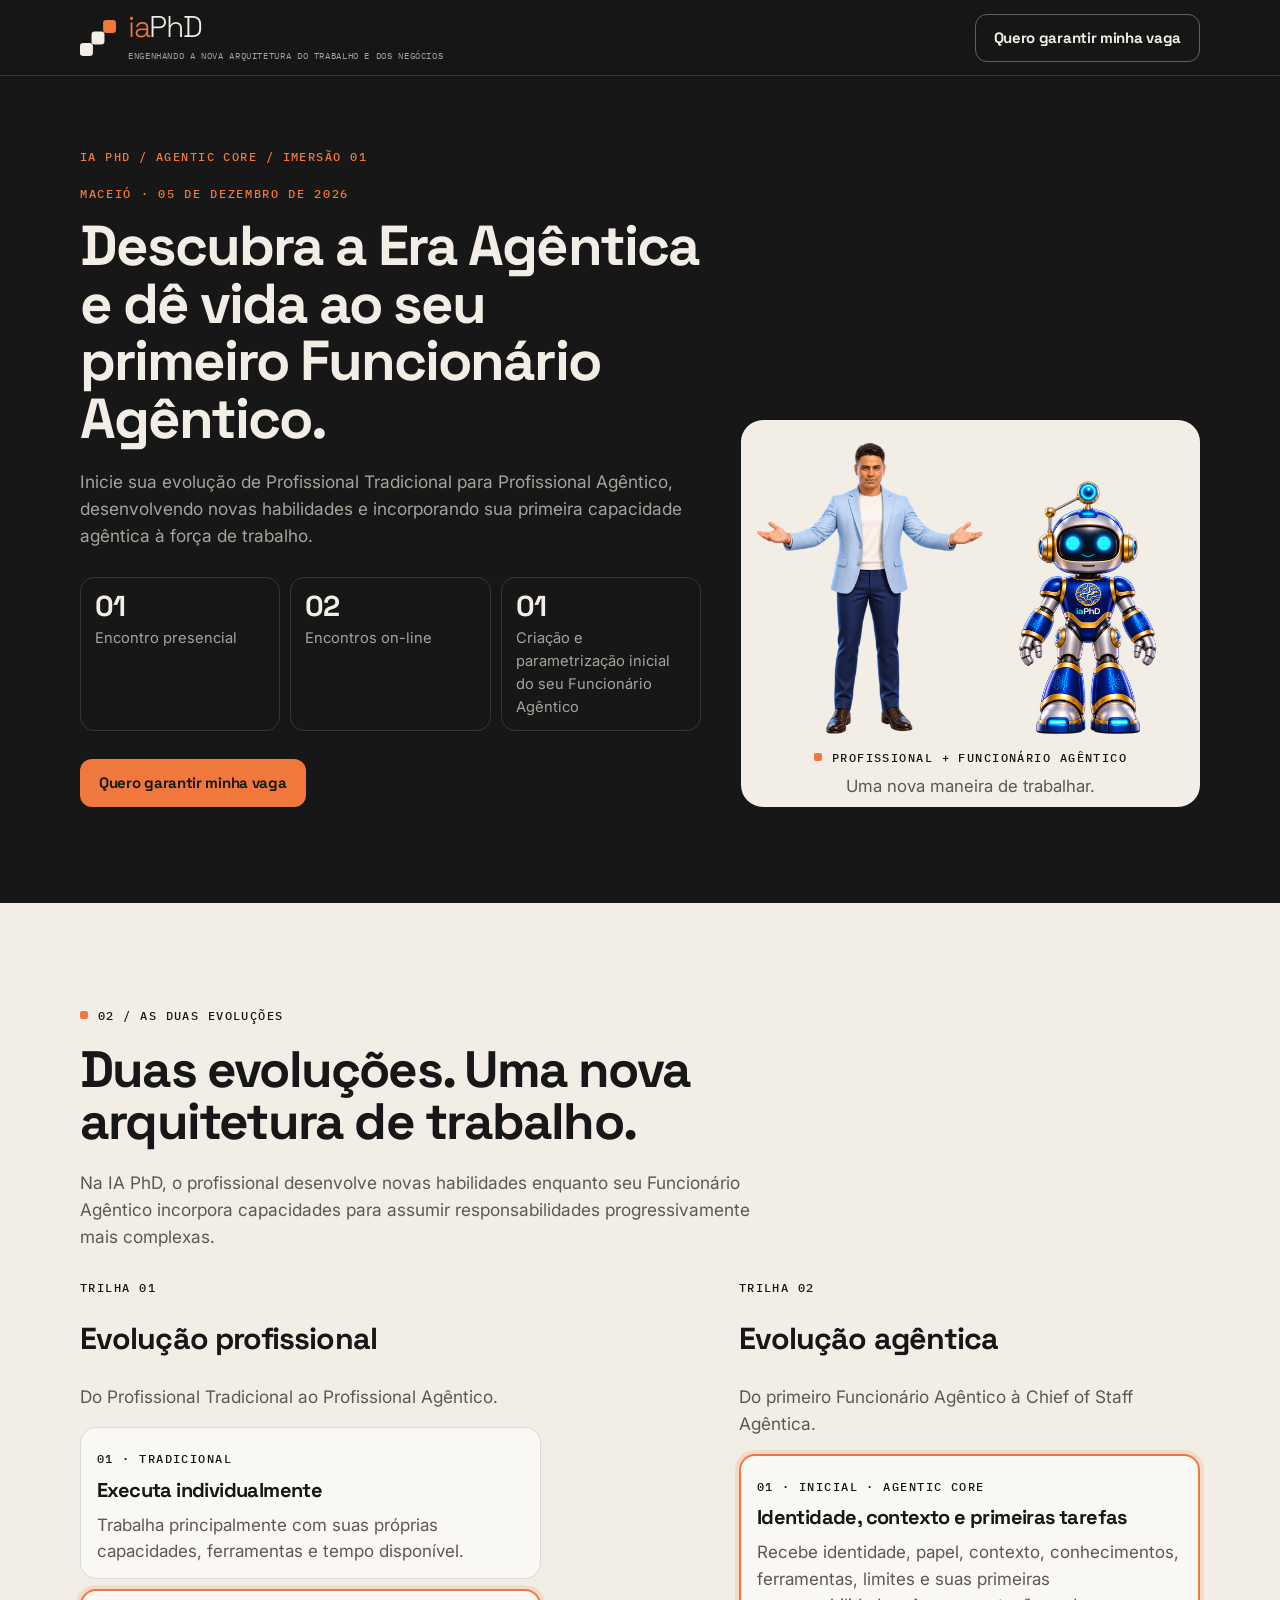
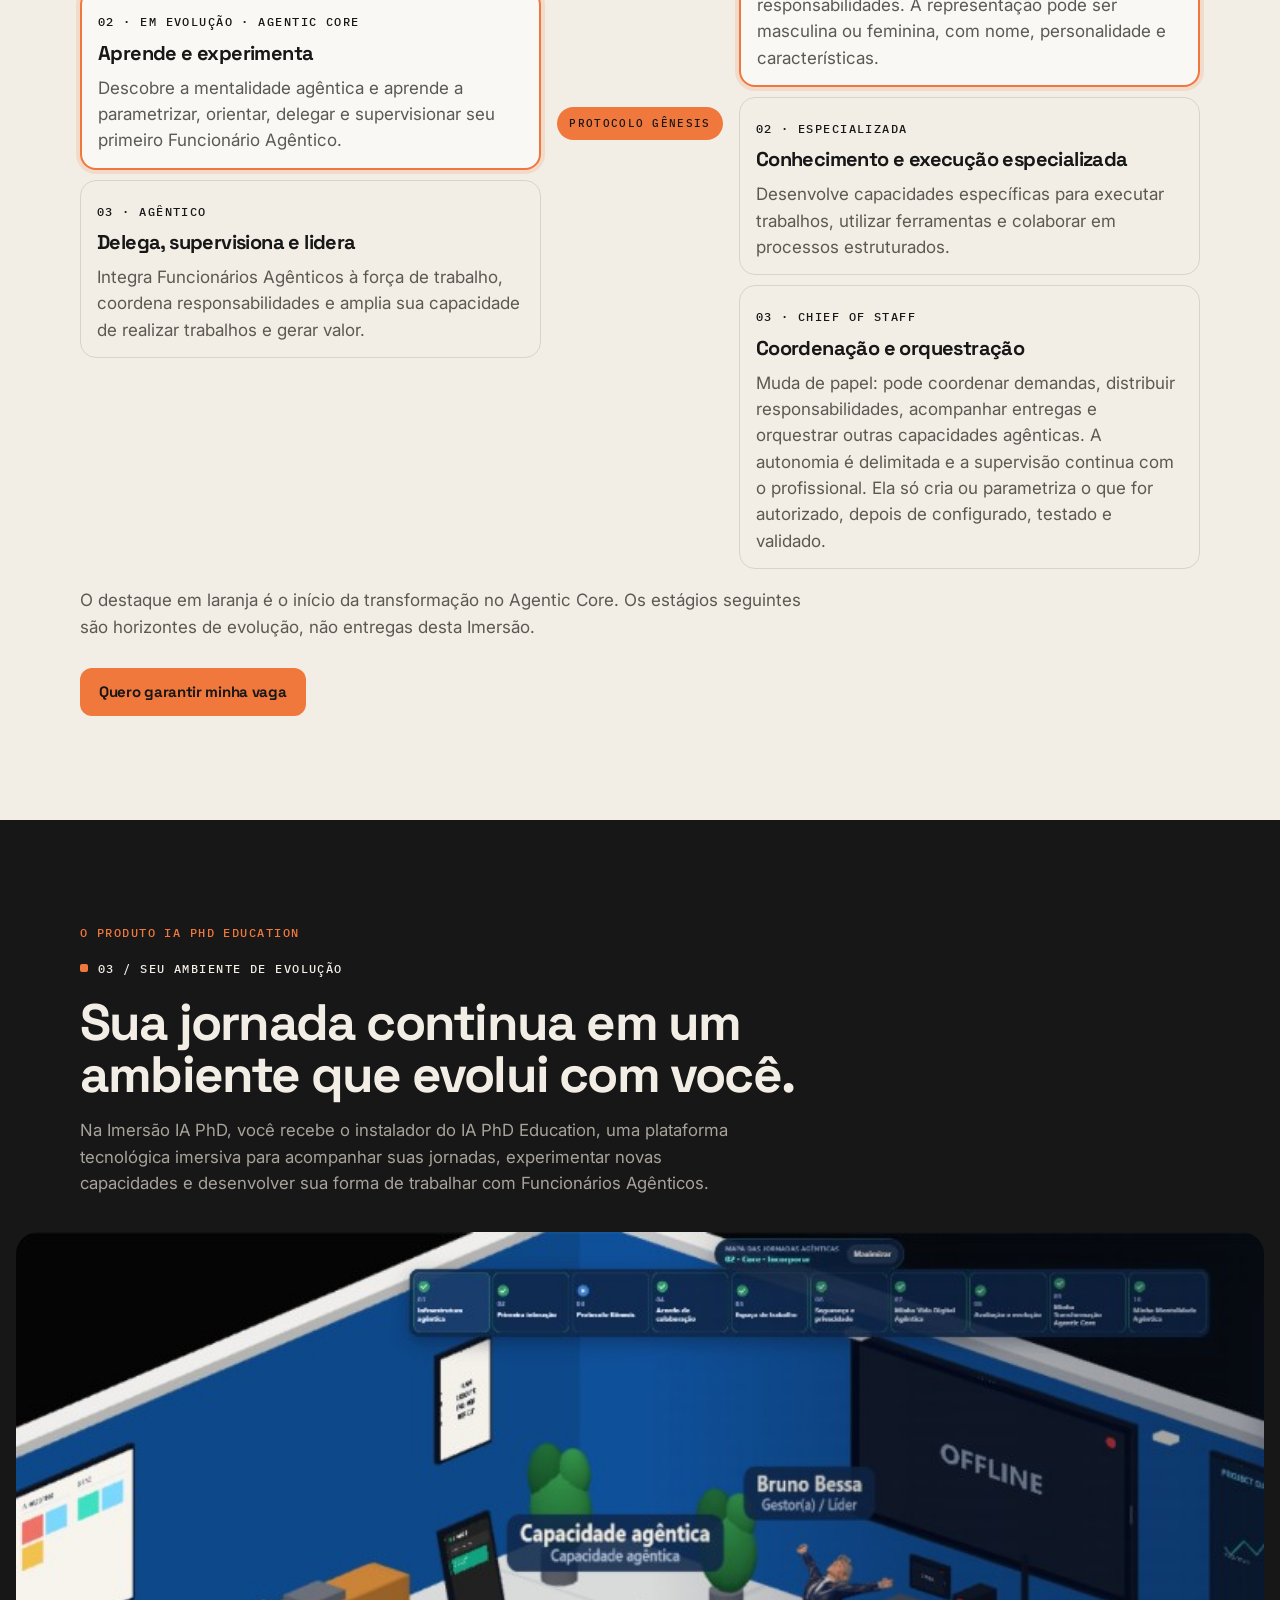
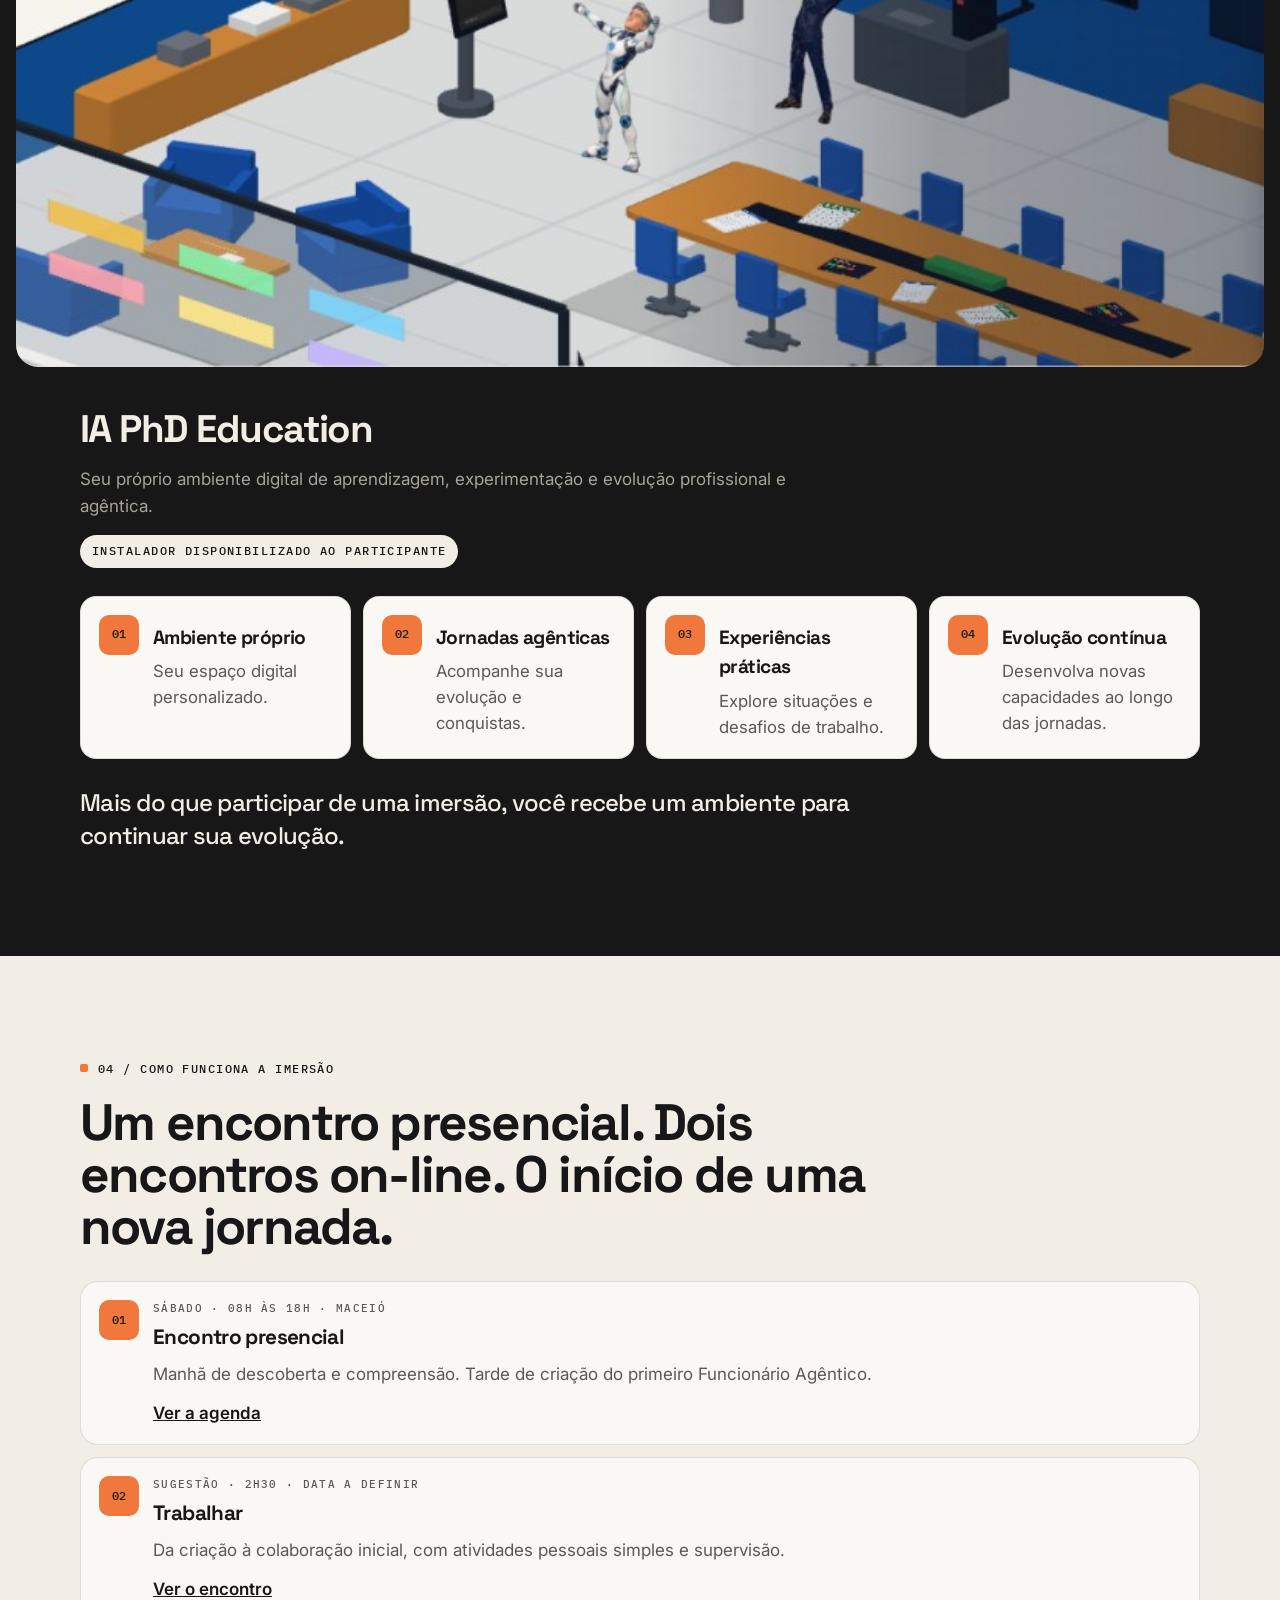
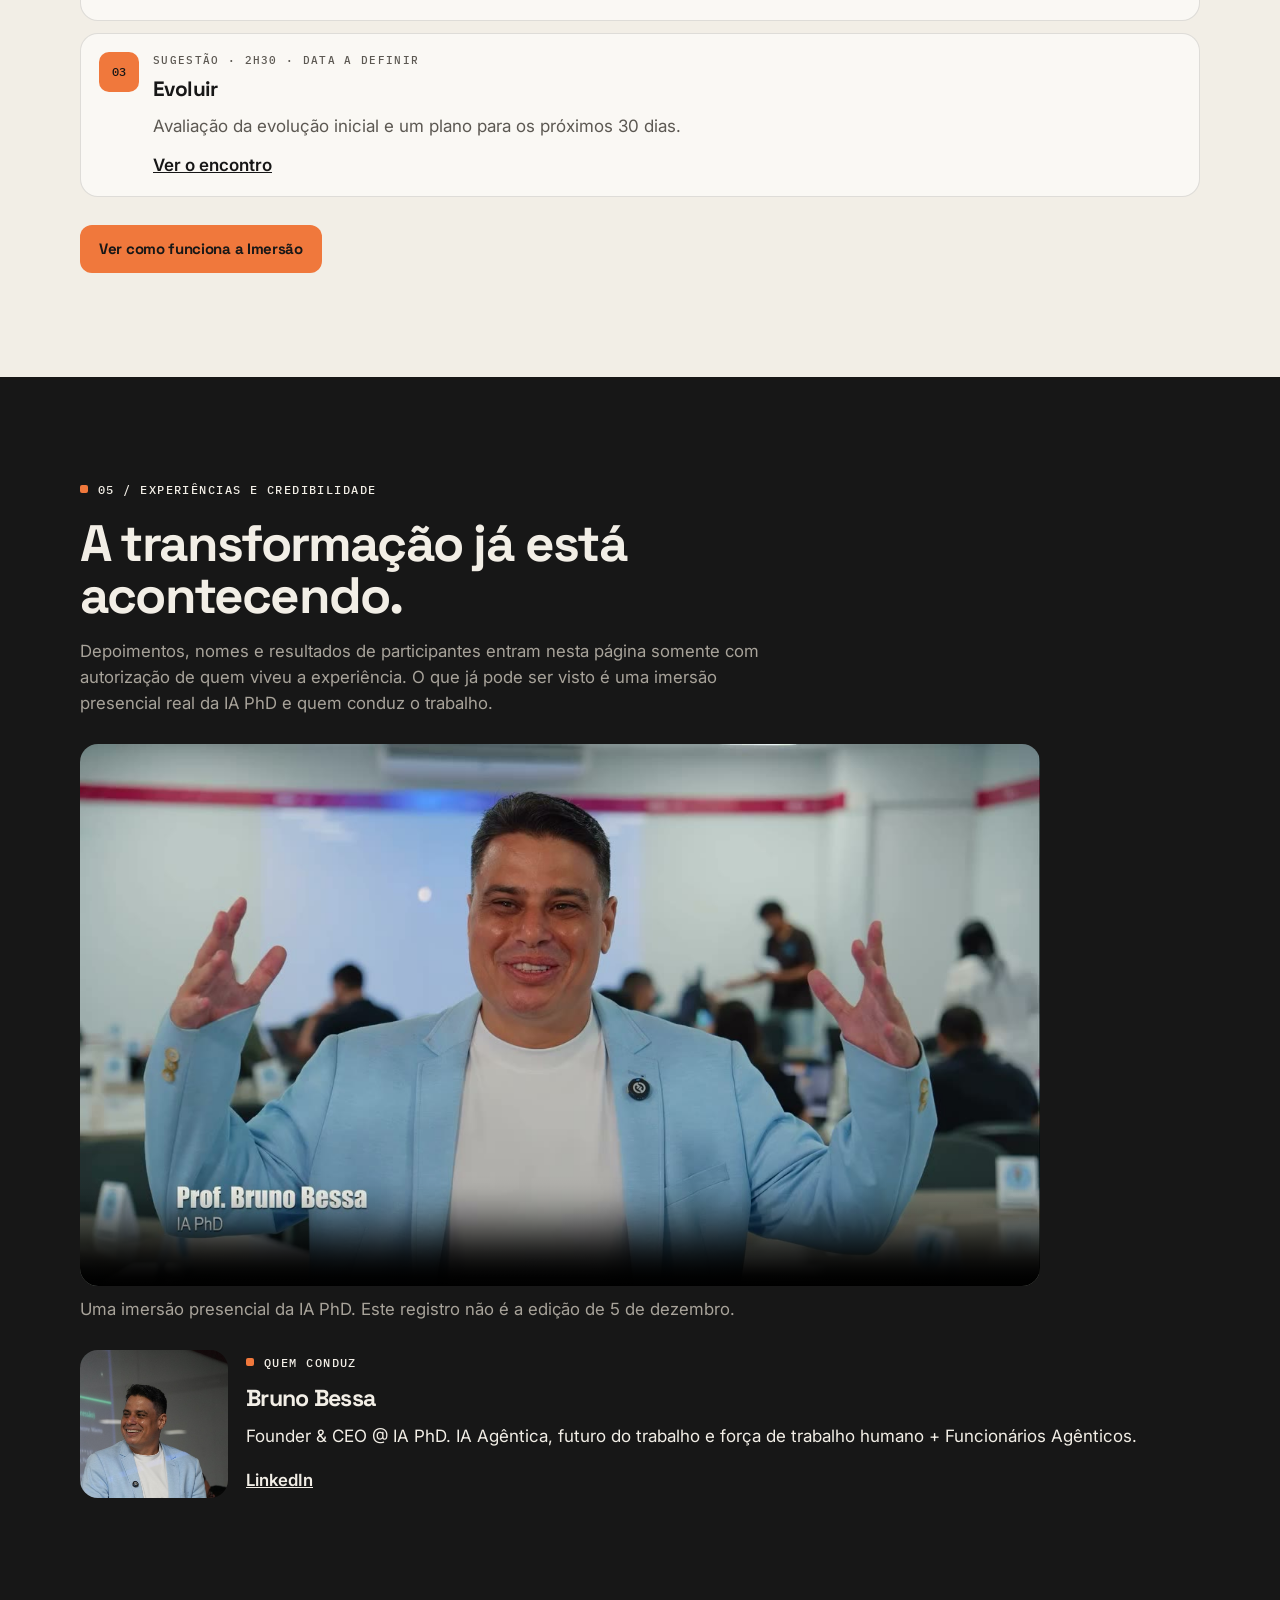
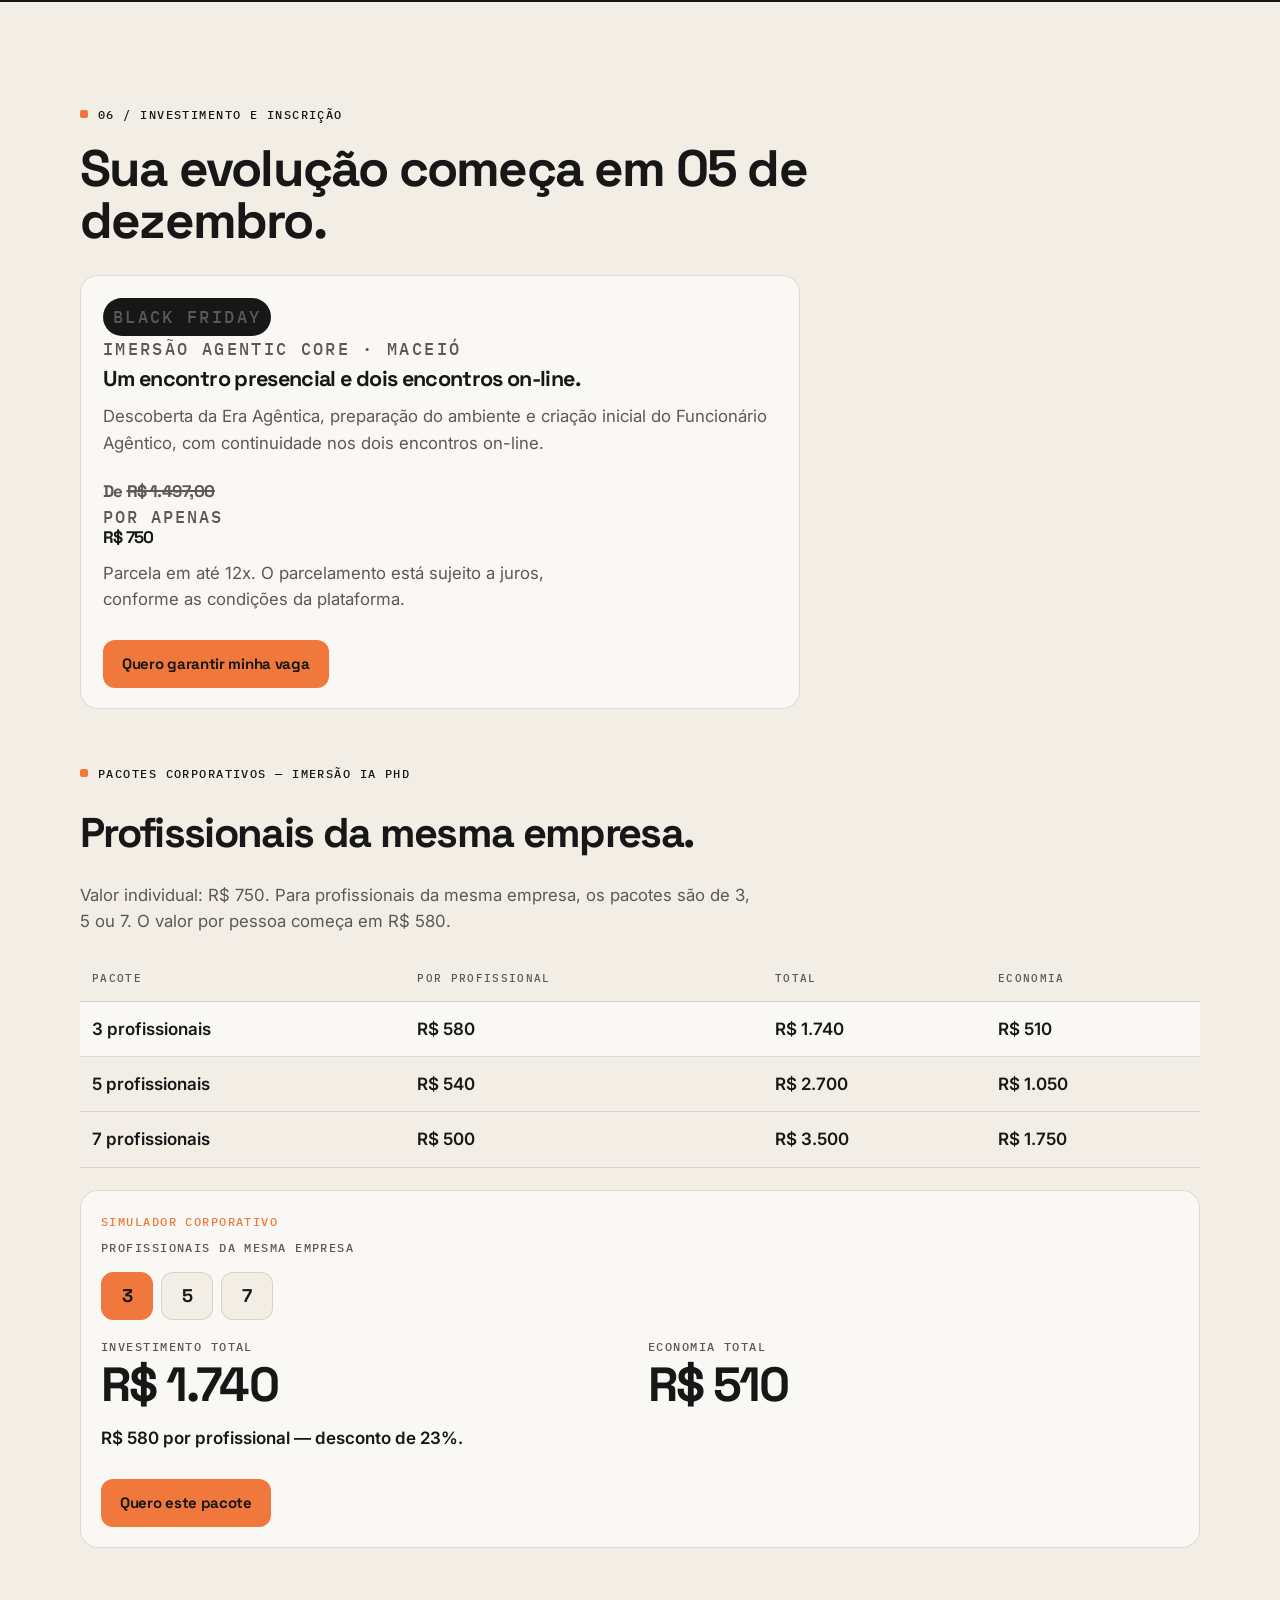
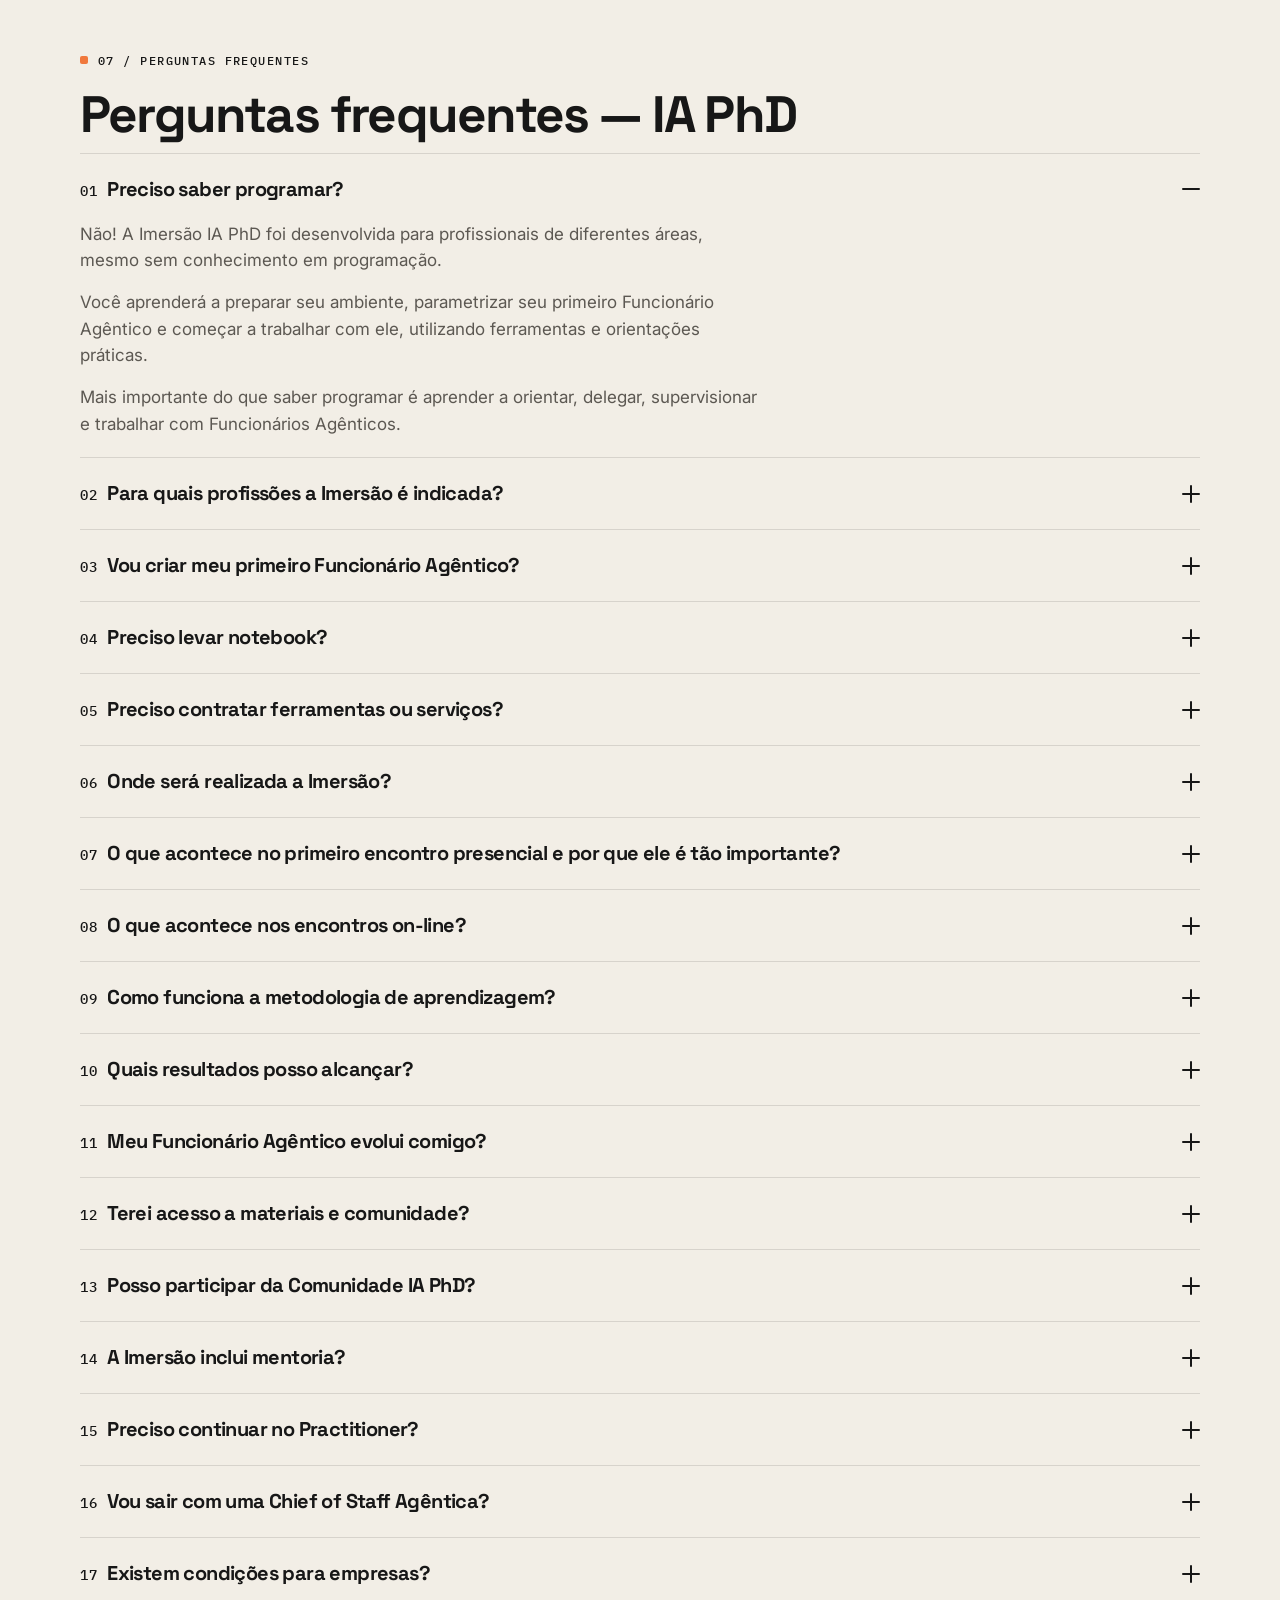
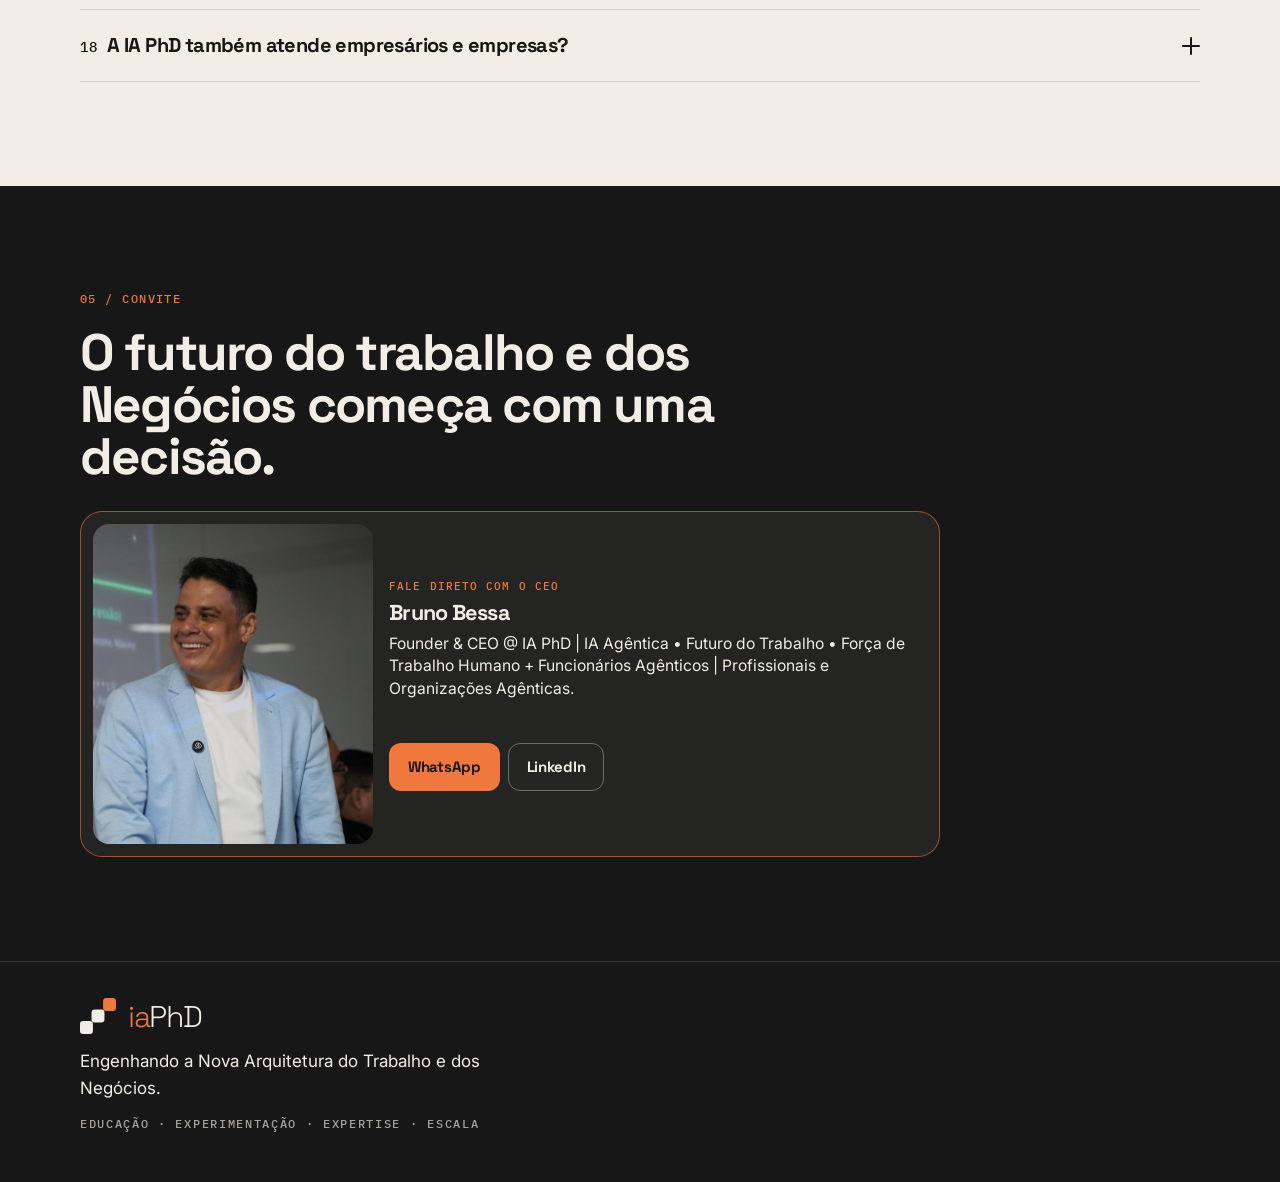
==== commit bd42df1c: "Padroniza o termo institucional Funcionário Agêntico em todas as páginas. Co-authored-by: Cursor <cu" ====
--- a/imersao/index.html
+++ b/imersao/index.html
@@ -4,14 +4,14 @@
   <meta charset="UTF-8">
   <meta name="viewport" content="width=device-width, initial-scale=1">
   <title>IA PhD — Imersão Agentic Core · Maceió · 5 de dezembro</title>
-  <meta name="description" content="Imersão Agentic Core em Maceió, em 5 de dezembro de 2026. O início de duas evoluções: do profissional tradicional ao profissional agêntico, e da primeira Funcionária Agêntica à Chief of Staff Agêntica. Investimento individual: R$ 750.">
+  <meta name="description" content="Imersão Agentic Core em Maceió, em 5 de dezembro de 2026. O início de duas evoluções: do profissional tradicional ao profissional agêntico, e do primeiro Funcionário Agêntico à Chief of Staff Agêntica. Investimento individual: R$ 750.">
   <meta name="theme-color" content="#171717">
   <link rel="canonical" href="https://aiphd.com.br/imersao/">
   <meta property="og:type" content="website">
   <meta property="og:locale" content="pt_BR">
   <meta property="og:url" content="https://aiphd.com.br/imersao/">
   <meta property="og:title" content="IA PhD — Imersão Agentic Core · Maceió · 5 de dezembro">
-  <meta property="og:description" content="Descubra a Era Agêntica e dê vida à sua primeira Funcionária Agêntica. O Core inicia a evolução. Não a conclui.">
+  <meta property="og:description" content="Descubra a Era Agêntica e dê vida ao seu primeiro Funcionário Agêntico. O Core inicia a evolução. Não a conclui.">
   <meta property="og:image" content="https://aiphd.com.br/midia/sala-imersiva.png">
   <meta name="twitter:card" content="summary_large_image">
   <link rel="icon" href="/favicon.svg" type="image/svg+xml">
@@ -49,21 +49,21 @@
         <div class="hero-inner">
           <p class="kicker kicker-on-dark">IA PhD / Agentic Core / Imersão 01</p>
           <p class="core-date">Maceió · 05 de dezembro de 2026</p>
-          <h1 class="display core-title">Descubra a Era Agêntica e dê vida à sua primeira Funcionária Agêntica.</h1>
+          <h1 class="display core-title">Descubra a Era Agêntica e dê vida ao seu primeiro Funcionário Agêntico.</h1>
           <p class="lead">Inicie sua evolução de Profissional Tradicional para Profissional Agêntico, desenvolvendo novas habilidades e incorporando sua primeira capacidade agêntica à força de trabalho.</p>
           <ul class="core-facts">
             <li><strong>01</strong><span>Encontro presencial</span></li>
             <li><strong>02</strong><span>Encontros on-line</span></li>
-            <li><strong>01</strong><span>Criação e parametrização inicial da sua Funcionária Agêntica</span></li>
+            <li><strong>01</strong><span>Criação e parametrização inicial do seu Funcionário Agêntico</span></li>
           </ul>
           <a class="btn btn-solid" href="#investimento" data-cta="inscricao">Quero garantir minha vaga</a>
         </div>
         <figure class="core-cast simbiose">
           <div class="simbiose-pair">
             <img src="/midia/simbiose-profissional.png" alt="Profissional humano, de braços abertos." width="768" height="1024">
-            <img src="/midia/simbiose-funcionaria.png" alt="Funcionária Agêntica da IA PhD." width="768" height="1024">
+            <img src="/midia/simbiose-funcionaria.png" alt="Funcionário Agêntico da IA PhD." width="768" height="1024">
           </div>
-          <figcaption><span>Profissional + Funcionária Agêntica</span>Uma nova maneira de trabalhar.</figcaption>
+          <figcaption><span>Profissional + Funcionário Agêntico</span>Uma nova maneira de trabalhar.</figcaption>
         </figure>
       </div>
     </section>
@@ -72,7 +72,7 @@
       <div class="container">
         <p class="index">02 / As duas evoluções</p>
         <h2>Duas evoluções. Uma nova arquitetura de trabalho.</h2>
-        <p class="lead">Na IA PhD, o profissional desenvolve novas habilidades enquanto sua Funcionária Agêntica incorpora capacidades para assumir responsabilidades progressivamente mais complexas.</p>
+        <p class="lead">Na IA PhD, o profissional desenvolve novas habilidades enquanto seu Funcionário Agêntico incorpora capacidades para assumir responsabilidades progressivamente mais complexas.</p>
         <div class="evo-board">
           <article class="evo-track">
             <p class="kicker">Trilha 01</p>
@@ -87,7 +87,7 @@
               <li class="is-core">
                 <span class="stage-now">02 · Em evolução · Agentic Core</span>
                 <strong>Aprende e experimenta</strong>
-                <p>Descobre a mentalidade agêntica e aprende a parametrizar, orientar, delegar e supervisionar sua primeira Funcionária Agêntica.</p>
+                <p>Descobre a mentalidade agêntica e aprende a parametrizar, orientar, delegar e supervisionar seu primeiro Funcionário Agêntico.</p>
               </li>
               <li class="is-horizon">
                 <span class="stage-kicker">03 · Agêntico</span>
@@ -100,12 +100,12 @@
           <article class="evo-track">
             <p class="kicker">Trilha 02</p>
             <h3>Evolução agêntica</h3>
-            <p class="lead">Da primeira Funcionária Agêntica à Chief of Staff Agêntica.</p>
+            <p class="lead">Do primeiro Funcionário Agêntico à Chief of Staff Agêntica.</p>
             <ol class="evo-steps">
               <li class="is-core">
                 <span class="stage-now">01 · Inicial · Agentic Core</span>
                 <strong>Identidade, contexto e primeiras tarefas</strong>
-                <p>Recebe identidade, papel, contexto, conhecimentos, ferramentas, limites e suas primeiras responsabilidades.</p>
+                <p>Recebe identidade, papel, contexto, conhecimentos, ferramentas, limites e suas primeiras responsabilidades. A representação pode ser masculina ou feminina, com nome, personalidade e características.</p>
               </li>
               <li class="is-horizon">
                 <span class="stage-kicker">02 · Especializada</span>
@@ -133,7 +133,7 @@
         <p class="body body-intro">Na Imersão IA PhD, você recebe o instalador do IA PhD Education, uma plataforma tecnológica imersiva para acompanhar suas jornadas, experimentar novas capacidades e desenvolver sua forma de trabalhar com Funcionários Agênticos.</p>
       </div>
       <figure class="ambiente ambiente-wide">
-        <img src="/midia/sala-imersiva.png" alt="Escritório imersivo do IA PhD Education, com o profissional e a Funcionária Agêntica." width="808" height="476">
+        <img src="/midia/sala-imersiva.png" alt="Escritório imersivo do IA PhD Education, com o profissional e o Funcionário Agêntico." width="808" height="476">
       </figure>
       <div class="container">
         <div class="edu-head">
@@ -185,7 +185,7 @@
             <div>
               <p class="journey-code">Sábado · 08h às 18h · Maceió</p>
               <h3><a class="section-link" href="programa/#agenda">Encontro presencial</a></h3>
-              <p>Manhã de descoberta e compreensão. Tarde de criação da primeira Funcionária Agêntica.</p>
+              <p>Manhã de descoberta e compreensão. Tarde de criação do primeiro Funcionário Agêntico.</p>
               <a class="map-more" href="programa/#agenda">Ver a agenda</a>
             </div>
           </li>
@@ -244,7 +244,7 @@
             <p class="bf-flag">Black Friday</p>
             <p class="core-offer">Imersão Agentic Core · Maceió</p>
             <h3>Um encontro presencial e dois encontros on-line.</h3>
-            <p>Descoberta da Era Agêntica, preparação do ambiente e criação inicial da Funcionária Agêntica, com continuidade nos dois encontros on-line.</p>
+            <p>Descoberta da Era Agêntica, preparação do ambiente e criação inicial do Funcionário Agêntico, com continuidade nos dois encontros on-line.</p>
             <p class="price-was">De <s>R$ 1.497,00</s></p>
             <p class="price-label">por apenas</p>
             <p class="price-value">R$ 750</p>
@@ -318,7 +318,7 @@
           <details open>
             <summary><span><span class="faq-num">01</span>Preciso saber programar?</span><span class="plus" aria-hidden="true"></span></summary>
             <p>Não! A Imersão IA PhD foi desenvolvida para profissionais de diferentes áreas, mesmo sem conhecimento em programação.</p>
-            <p>Você aprenderá a preparar seu ambiente, parametrizar sua primeira Funcionária Agêntica e começar a trabalhar com ela, utilizando ferramentas e orientações práticas.</p>
+            <p>Você aprenderá a preparar seu ambiente, parametrizar seu primeiro Funcionário Agêntico e começar a trabalhar com ele, utilizando ferramentas e orientações práticas.</p>
             <p>Mais importante do que saber programar é aprender a orientar, delegar, supervisionar e trabalhar com Funcionários Agênticos.</p>
           </details>
           <details>
@@ -328,15 +328,15 @@
             <p>O futuro do trabalho não é exclusivo de uma profissão. É uma nova realidade para todos os profissionais.</p>
           </details>
           <details>
-            <summary><span><span class="faq-num">03</span>Vou criar minha primeira Funcionária Agêntica?</span><span class="plus" aria-hidden="true"></span></summary>
-            <p>Sim! Durante a Imersão IA PhD, você dará os primeiros passos na criação da sua Funcionária Agêntica, definindo sua identidade, papel, responsabilidades, conhecimentos, habilidades e limites de atuação.</p>
-            <p>Você também aprenderá a orientá-la, delegar tarefas, supervisionar suas atividades e realizar as primeiras experiências práticas.</p>
-            <p>E esse é apenas o começo! Você iniciará uma jornada de evolução conjunta, desenvolvendo suas habilidades profissionais enquanto amplia progressivamente as capacidades da sua Funcionária Agêntica.</p>
+            <summary><span><span class="faq-num">03</span>Vou criar meu primeiro Funcionário Agêntico?</span><span class="plus" aria-hidden="true"></span></summary>
+            <p>Sim! Durante a Imersão IA PhD, você dará os primeiros passos na criação do seu Funcionário Agêntico, definindo sua identidade, papel, responsabilidades, conhecimentos, habilidades e limites de atuação. Nessa identidade, você pode escolher uma representação masculina ou feminina, com nome, personalidade e características.</p>
+            <p>Você também aprenderá a orientá-lo, delegar tarefas, supervisionar suas atividades e realizar as primeiras experiências práticas.</p>
+            <p>E esse é apenas o começo! Você iniciará uma jornada de evolução conjunta, desenvolvendo suas habilidades profissionais enquanto amplia progressivamente as capacidades do seu Funcionário Agêntico.</p>
           </details>
           <details>
             <summary><span><span class="faq-num">04</span>Preciso levar notebook?</span><span class="plus" aria-hidden="true"></span></summary>
             <p>Sim! Como a Imersão IA PhD é uma experiência prática, é necessário levar seu próprio notebook.</p>
-            <p>Durante a Imersão, você utilizará o IA PhD Education, nossa plataforma tecnológica imersiva, para realizar experimentações e dar os primeiros passos na criação e parametrização da sua Funcionária Agêntica.</p>
+            <p>Durante a Imersão, você utilizará o IA PhD Education, nossa plataforma tecnológica imersiva, para realizar experimentações e dar os primeiros passos na criação e parametrização do seu Funcionário Agêntico.</p>
             <p>Você não vai apenas assistir. Vai aprender, experimentar e colocar a mão na massa!</p>
           </details>
           <details>
@@ -359,14 +359,14 @@
             <p>O primeiro encontro presencial é um dos momentos mais importantes da Imersão IA PhD.</p>
             <p>Nosso compromisso é ajudar você a compreender a mentalidade da Era dos Funcionários Agênticos e experimentar, na prática, uma nova forma de trabalhar.</p>
             <p>Por isso, os IA PhDs estarão ao seu lado, oferecendo acompanhamento próximo e orientação individualizada, respeitando o ritmo e as necessidades de cada participante.</p>
-            <p>Queremos pegar na sua mão, ajudar a superar as primeiras dificuldades e acompanhar seus primeiros passos na criação e parametrização da sua Funcionária Agêntica.</p>
+            <p>Queremos pegar na sua mão, ajudar a superar as primeiras dificuldades e acompanhar seus primeiros passos na criação e parametrização do seu Funcionário Agêntico.</p>
             <p>Você não estará sozinho nessa descoberta. Nosso compromisso é ajudar cada participante a compreender, experimentar e sair do encontro confiante para continuar sua jornada.</p>
             <p>Conheça todas as atividades do encontro na <a class="text-link" href="programa/#agenda">programação completa da Imersão</a>.</p>
           </details>
           <details>
             <summary><span><span class="faq-num">08</span>O que acontece nos encontros on-line?</span><span class="plus" aria-hidden="true"></span></summary>
             <p>Os dois encontros on-line são a continuidade da experiência presencial, permitindo que você avance na sua jornada com o acompanhamento dos IA PhDs.</p>
-            <p>Nesses encontros, vamos compartilhar experiências, esclarecer dúvidas, superar dificuldades e orientar a evolução das suas habilidades profissionais e das capacidades da sua Funcionária Agêntica.</p>
+            <p>Nesses encontros, vamos compartilhar experiências, esclarecer dúvidas, superar dificuldades e orientar a evolução das suas habilidades profissionais e das capacidades do seu Funcionário Agêntico.</p>
             <p>Você terá a oportunidade de apresentar suas descobertas, aprender com os desafios de outros participantes e receber orientações para aplicar os conhecimentos à realidade do seu trabalho.</p>
             <p>Nosso compromisso é que você não apenas comece sua jornada, mas tenha apoio para continuar evoluindo.</p>
             <p>Porque a Era dos Funcionários Agênticos não se aprende em um único encontro. É uma jornada contínua de aprendizagem, experimentação e evolução.</p>
@@ -377,7 +377,7 @@
             <p>Nossa metodologia combina experiências imersivas, didática contextualizada, experimentação aplicada e aprendizagem compartilhada.</p>
             <p>Em vez de apenas assistir a aulas, você participa de experiências práticas, descobre os fundamentos no momento em que precisa aplicá-los e aprende com profissionais de diferentes áreas.</p>
             <p>Tudo isso com acompanhamento próximo dos IA PhDs e apoio do IA PhD Education, nossa plataforma tecnológica de aprendizagem e evolução.</p>
-            <p>O diferencial é o Protocolo Gênesis: enquanto você desenvolve novas habilidades profissionais, aprende a ampliar progressivamente as capacidades da sua Funcionária Agêntica.</p>
+            <p>O diferencial é o Protocolo Gênesis: enquanto você desenvolve novas habilidades profissionais, aprende a ampliar progressivamente as capacidades do seu Funcionário Agêntico.</p>
             <p>Aqui, você não aprende apenas sobre a Era dos Funcionários Agênticos. Você começa a vivê-la, na prática.</p>
           </details>
           <details>
@@ -387,20 +387,20 @@
             <ul>
               <li><strong>Desenvolver a mentalidade agêntica:</strong> compreender como profissionais e Funcionários Agênticos podem trabalhar juntos.</li>
               <li><strong>Preparar seu ambiente tecnológico:</strong> conhecer a infraestrutura necessária para começar sua jornada.</li>
-              <li><strong>Criar sua primeira Funcionária Agêntica:</strong> definir sua identidade, responsabilidades, conhecimentos, habilidades e limites.</li>
+              <li><strong>Criar seu primeiro Funcionário Agêntico:</strong> definir sua identidade, com representação masculina ou feminina, nome, personalidade e características, além de responsabilidades, conhecimentos, habilidades e limites.</li>
               <li><strong>Realizar experiências práticas:</strong> começar a orientar, delegar e supervisionar atividades.</li>
               <li><strong>Identificar oportunidades no seu trabalho:</strong> descobrir onde novas capacidades podem ampliar sua produtividade e atuação profissional.</li>
-              <li><strong>Iniciar sua evolução conjunta:</strong> desenvolver suas habilidades enquanto amplia progressivamente as capacidades da sua Funcionária Agêntica.</li>
+              <li><strong>Iniciar sua evolução conjunta:</strong> desenvolver suas habilidades enquanto amplia progressivamente as capacidades do seu Funcionário Agêntico.</li>
             </ul>
-            <p>O principal resultado não é apenas sair com uma Funcionária Agêntica. É começar a se tornar um profissional preparado para trabalhar com uma nova força de trabalho.</p>
+            <p>O principal resultado não é apenas sair com um Funcionário Agêntico. É começar a se tornar um profissional preparado para trabalhar com uma nova força de trabalho.</p>
             <p>Os resultados práticos evoluem conforme sua dedicação, suas experimentações e a aplicação dos conhecimentos à realidade do seu trabalho.</p>
           </details>
           <details>
-            <summary><span><span class="faq-num">11</span>Minha Funcionária Agêntica evolui comigo?</span><span class="plus" aria-hidden="true"></span></summary>
+            <summary><span><span class="faq-num">11</span>Meu Funcionário Agêntico evolui comigo?</span><span class="plus" aria-hidden="true"></span></summary>
             <p>Sim! Esse é um dos grandes diferenciais da metodologia IA PhD.</p>
-            <p>Acreditamos que a evolução deve acontecer simultaneamente: enquanto você desenvolve novas habilidades para orientar, delegar, supervisionar e liderar, sua Funcionária Agêntica pode ampliar seus conhecimentos, ferramentas, habilidades e responsabilidades.</p>
-            <p>Por meio do Protocolo Gênesis, você aprenderá a conduzir essa evolução conjunta, ampliando progressivamente as capacidades da sua Funcionária Agêntica, sempre com autonomia delimitada e supervisão profissional.</p>
-            <p>Você evolui como profissional. Sua Funcionária Agêntica evolui em capacidades. Juntos, vocês constroem uma nova forma de trabalhar.</p>
+            <p>Acreditamos que a evolução deve acontecer simultaneamente: enquanto você desenvolve novas habilidades para orientar, delegar, supervisionar e liderar, seu Funcionário Agêntico pode ampliar seus conhecimentos, ferramentas, habilidades e responsabilidades.</p>
+            <p>Por meio do Protocolo Gênesis, você aprenderá a conduzir essa evolução conjunta, ampliando progressivamente as capacidades do seu Funcionário Agêntico, sempre com autonomia delimitada e supervisão profissional.</p>
+            <p>Você evolui como profissional. Seu Funcionário Agêntico evolui em capacidades. Juntos, vocês constroem uma nova forma de trabalhar.</p>
             <p>E essa jornada começa na Imersão IA PhD!</p>
           </details>
           <details>
@@ -419,7 +419,7 @@
           </details>
           <details>
             <summary><span><span class="faq-num">14</span>A Imersão inclui mentoria?</span><span class="plus" aria-hidden="true"></span></summary>
-            <p>A Imersão IA PhD inclui acompanhamento próximo dos IA PhDs durante o encontro presencial e os dois encontros on-line, com orientações práticas, esclarecimento de dúvidas e apoio na criação e evolução da sua primeira Funcionária Agêntica.</p>
+            <p>A Imersão IA PhD inclui acompanhamento próximo dos IA PhDs durante o encontro presencial e os dois encontros on-line, com orientações práticas, esclarecimento de dúvidas e apoio na criação e evolução do seu primeiro Funcionário Agêntico.</p>
             <p>A mentoria individual não está incluída na inscrição regular, mas poderá ser oferecida como benefício em condições promocionais específicas.</p>
             <p>Para quem deseja aprofundar sua jornada, a IA PhD também oferece programas de mentoria personalizados, voltados ao desenvolvimento de capacidades profissionais e agênticas e à aplicação prática no trabalho.</p>
             <p>Nosso compromisso é que você tenha orientação para começar e oportunidades para continuar evoluindo.</p>
@@ -427,17 +427,17 @@
           <details>
             <summary><span><span class="faq-num">15</span>Preciso continuar no Practitioner?</span><span class="plus" aria-hidden="true"></span></summary>
             <p>Não! A continuidade no IA PhD Practitioner é uma escolha sua.</p>
-            <p>A Imersão foi desenvolvida para proporcionar uma transformação fundamental: compreender a mentalidade da Era dos Funcionários Agênticos, preparar seu ambiente e dar os primeiros passos na criação e parametrização da sua Funcionária Agêntica.</p>
+            <p>A Imersão foi desenvolvida para proporcionar uma transformação fundamental: compreender a mentalidade da Era dos Funcionários Agênticos, preparar seu ambiente e dar os primeiros passos na criação e parametrização do seu Funcionário Agêntico.</p>
             <p>Se desejar avançar, o Practitioner é a próxima jornada, na qual você aprofundará suas habilidades para orientar, delegar, supervisionar e trabalhar de forma mais efetiva com Funcionários Agênticos, ampliando progressivamente suas capacidades.</p>
             <p>A Imersão é o seu ponto de partida. Até onde você deseja evoluir é uma decisão sua.</p>
           </details>
           <details>
             <summary><span><span class="faq-num">16</span>Vou sair com uma Chief of Staff Agêntica?</span><span class="plus" aria-hidden="true"></span></summary>
             <p>Ainda não! A Imersão IA PhD é o primeiro passo dessa jornada.</p>
-            <p>Você aprenderá a mentalidade da Era dos Funcionários Agênticos, preparará seu ambiente tecnológico e começará a criar e parametrizar sua primeira Funcionária Agêntica.</p>
-            <p>A Chief of Staff Agêntica representa um estágio mais avançado de evolução, no qual uma Funcionária Agêntica assume responsabilidades de coordenação e orquestração de outros Funcionários Agênticos, respeitando os limites de autonomia e a supervisão profissional.</p>
-            <p>Para chegar lá, será necessário evoluir progressivamente suas habilidades profissionais e as capacidades da sua Funcionária Agêntica.</p>
-            <p>Primeiro, você aprende a trabalhar com uma Funcionária Agêntica. Depois, evolui para liderar uma força de trabalho agêntica.</p>
+            <p>Você aprenderá a mentalidade da Era dos Funcionários Agênticos, preparará seu ambiente tecnológico e começará a criar e parametrizar seu primeiro Funcionário Agêntico.</p>
+            <p>A Chief of Staff Agêntica representa um estágio mais avançado de evolução, no qual um Funcionário Agêntico assume responsabilidades de coordenação e orquestração de outros Funcionários Agênticos, respeitando os limites de autonomia e a supervisão profissional.</p>
+            <p>Para chegar lá, será necessário evoluir progressivamente suas habilidades profissionais e as capacidades do seu Funcionário Agêntico.</p>
+            <p>Primeiro, você aprende a trabalhar com um Funcionário Agêntico. Depois, evolui para liderar uma força de trabalho agêntica.</p>
             <p>Essa é a jornada que começa na Imersão IA PhD.</p>
           </details>
           <details>
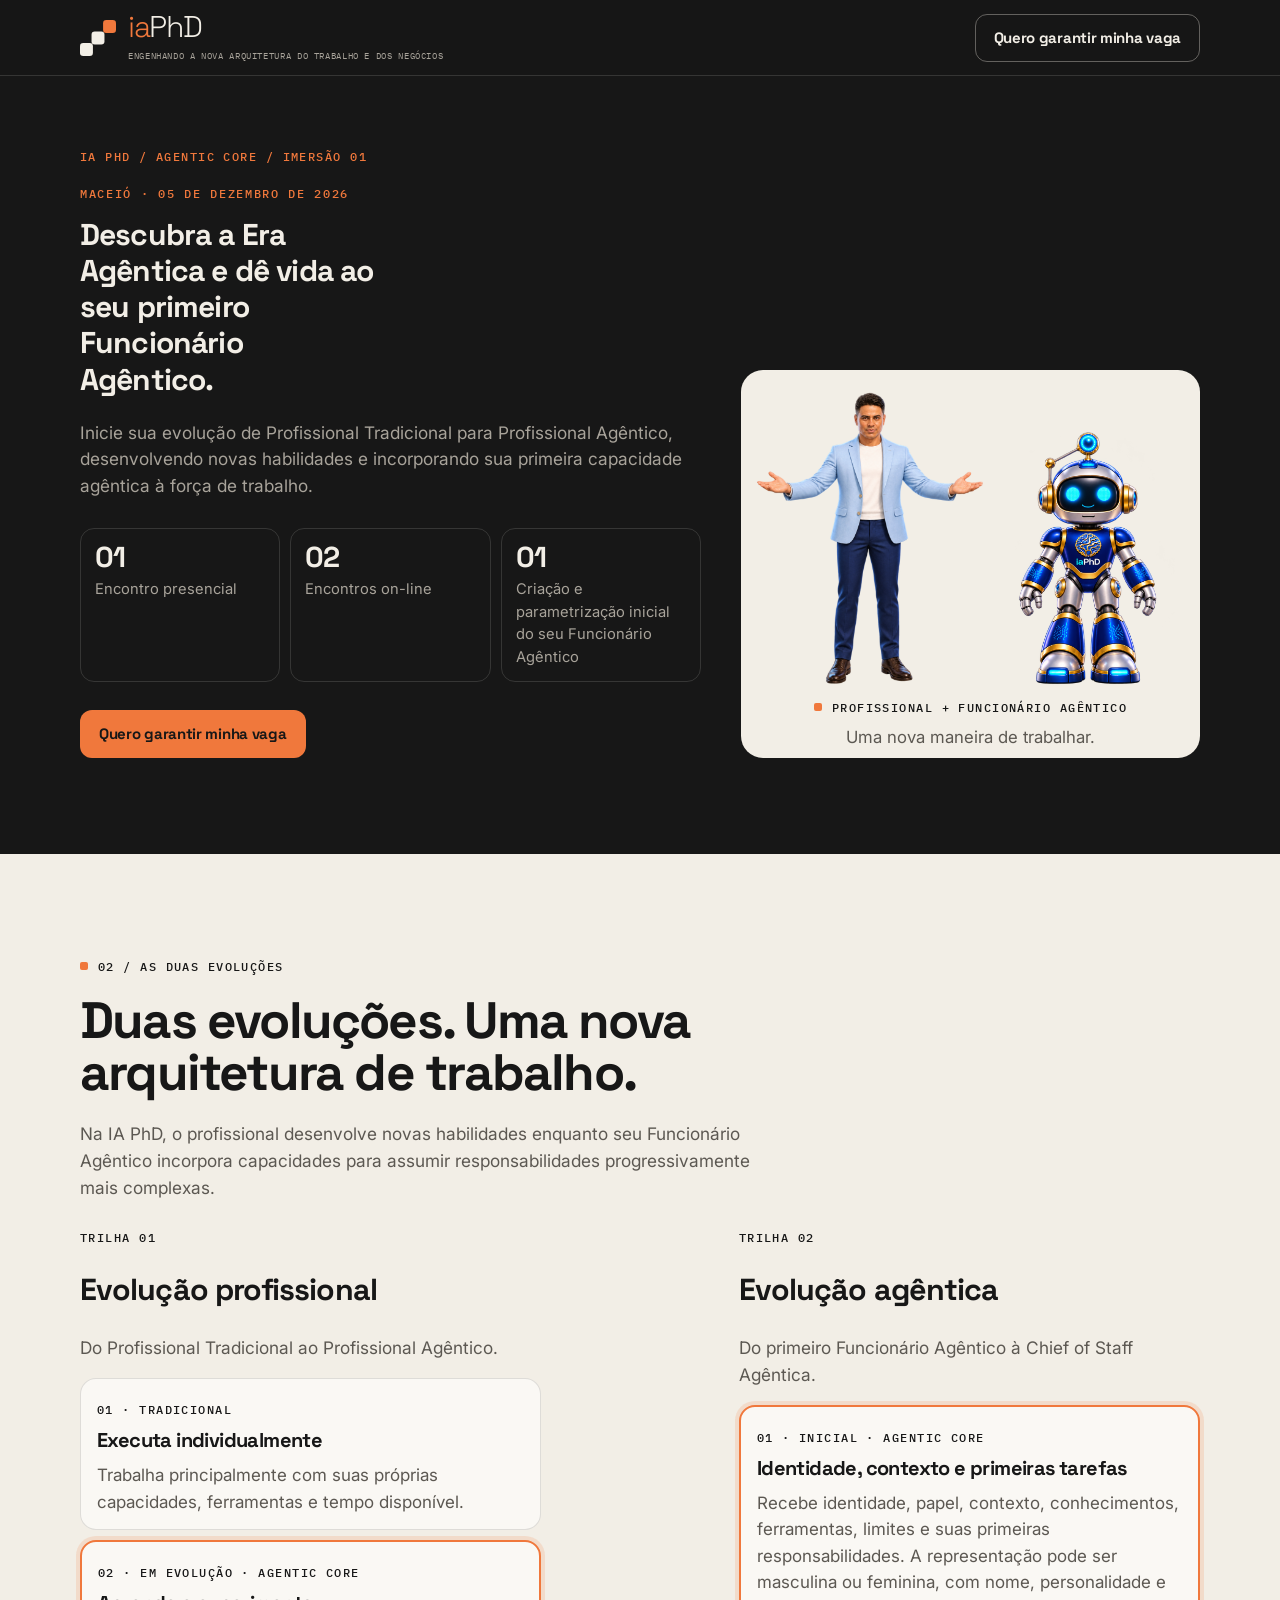
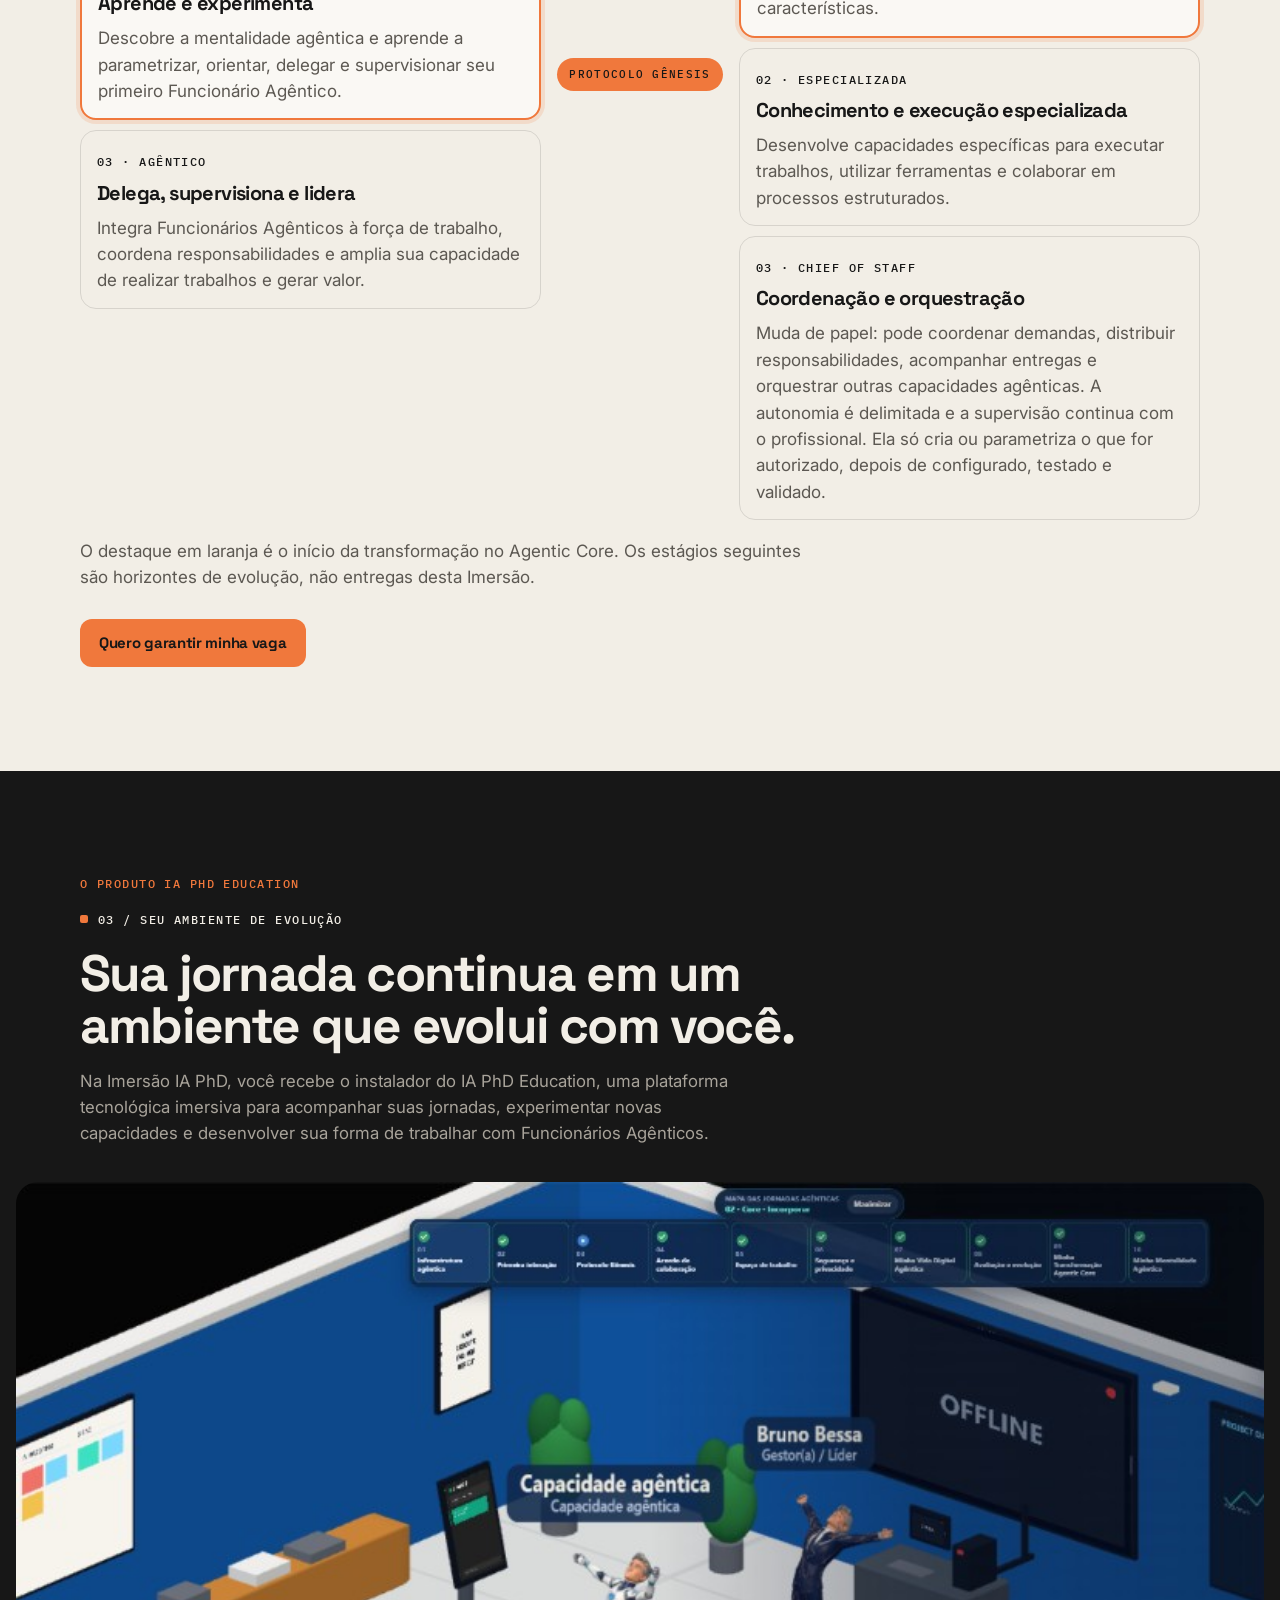
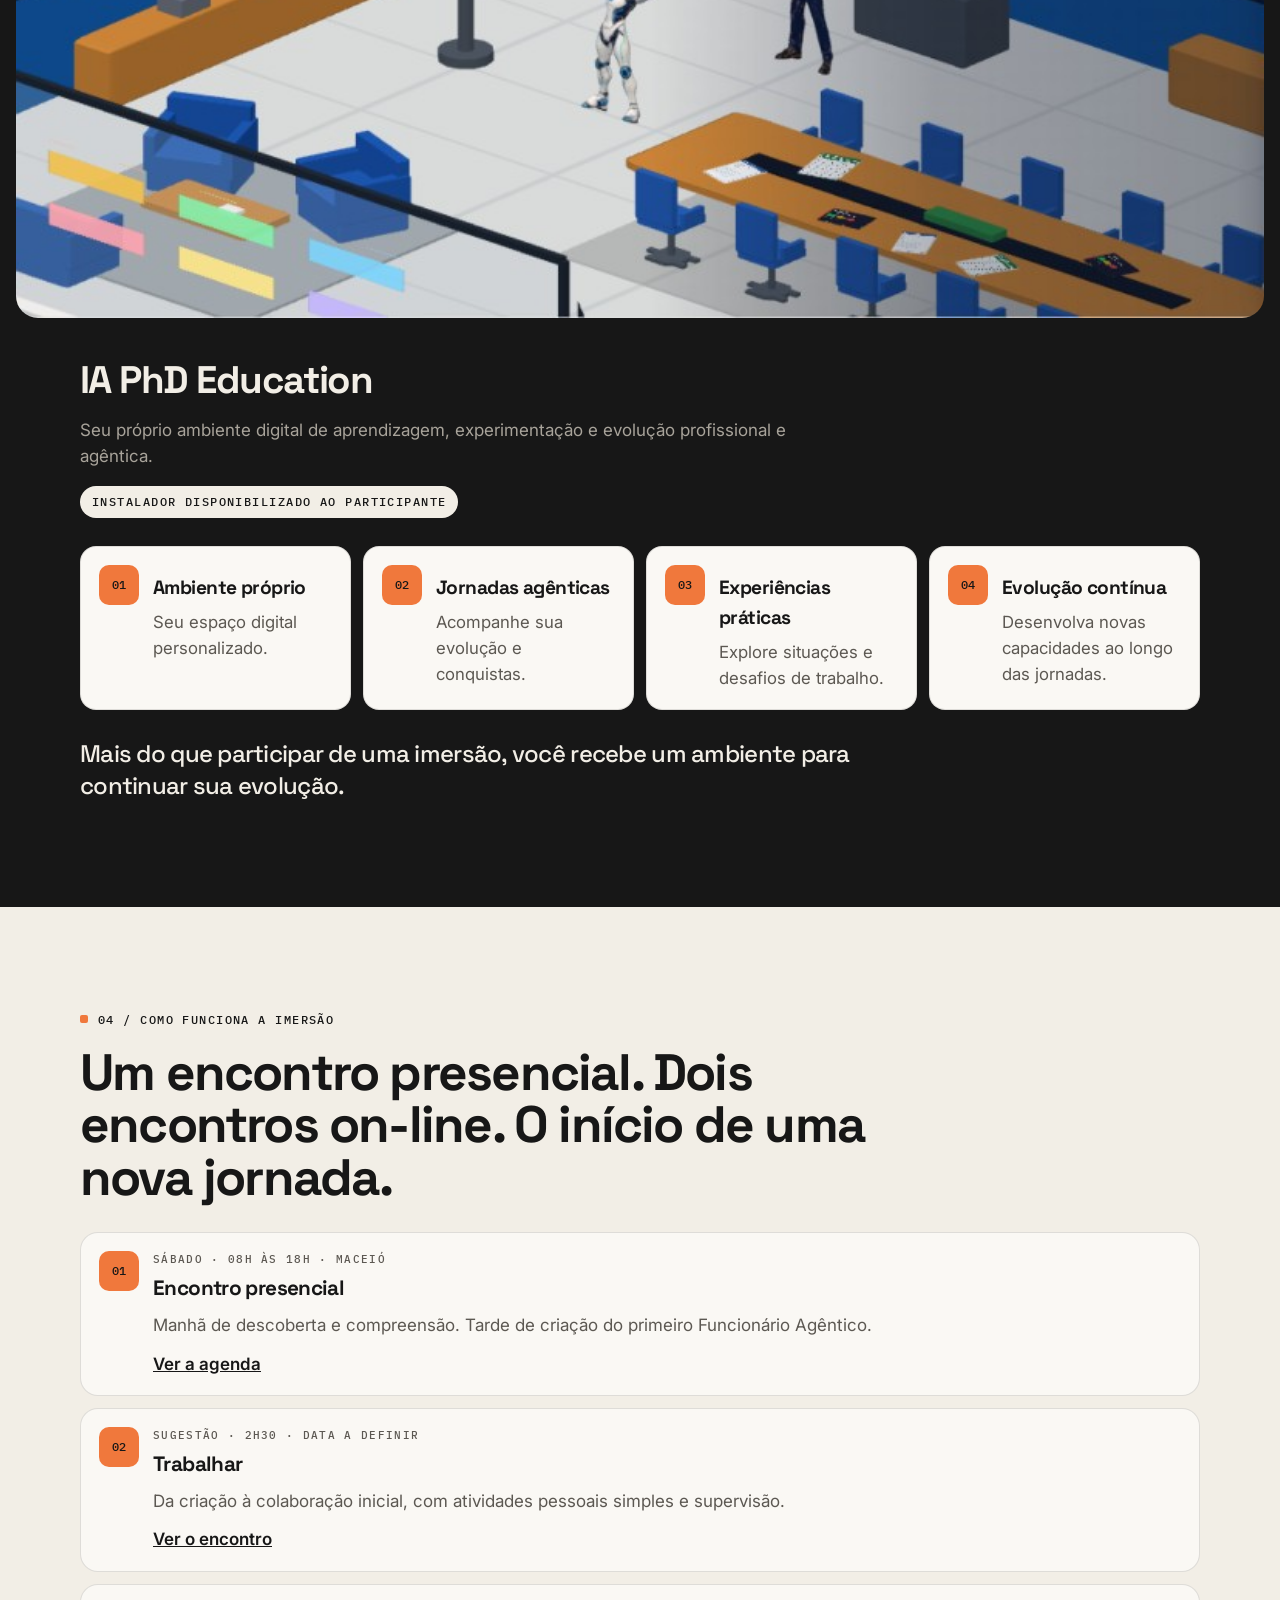
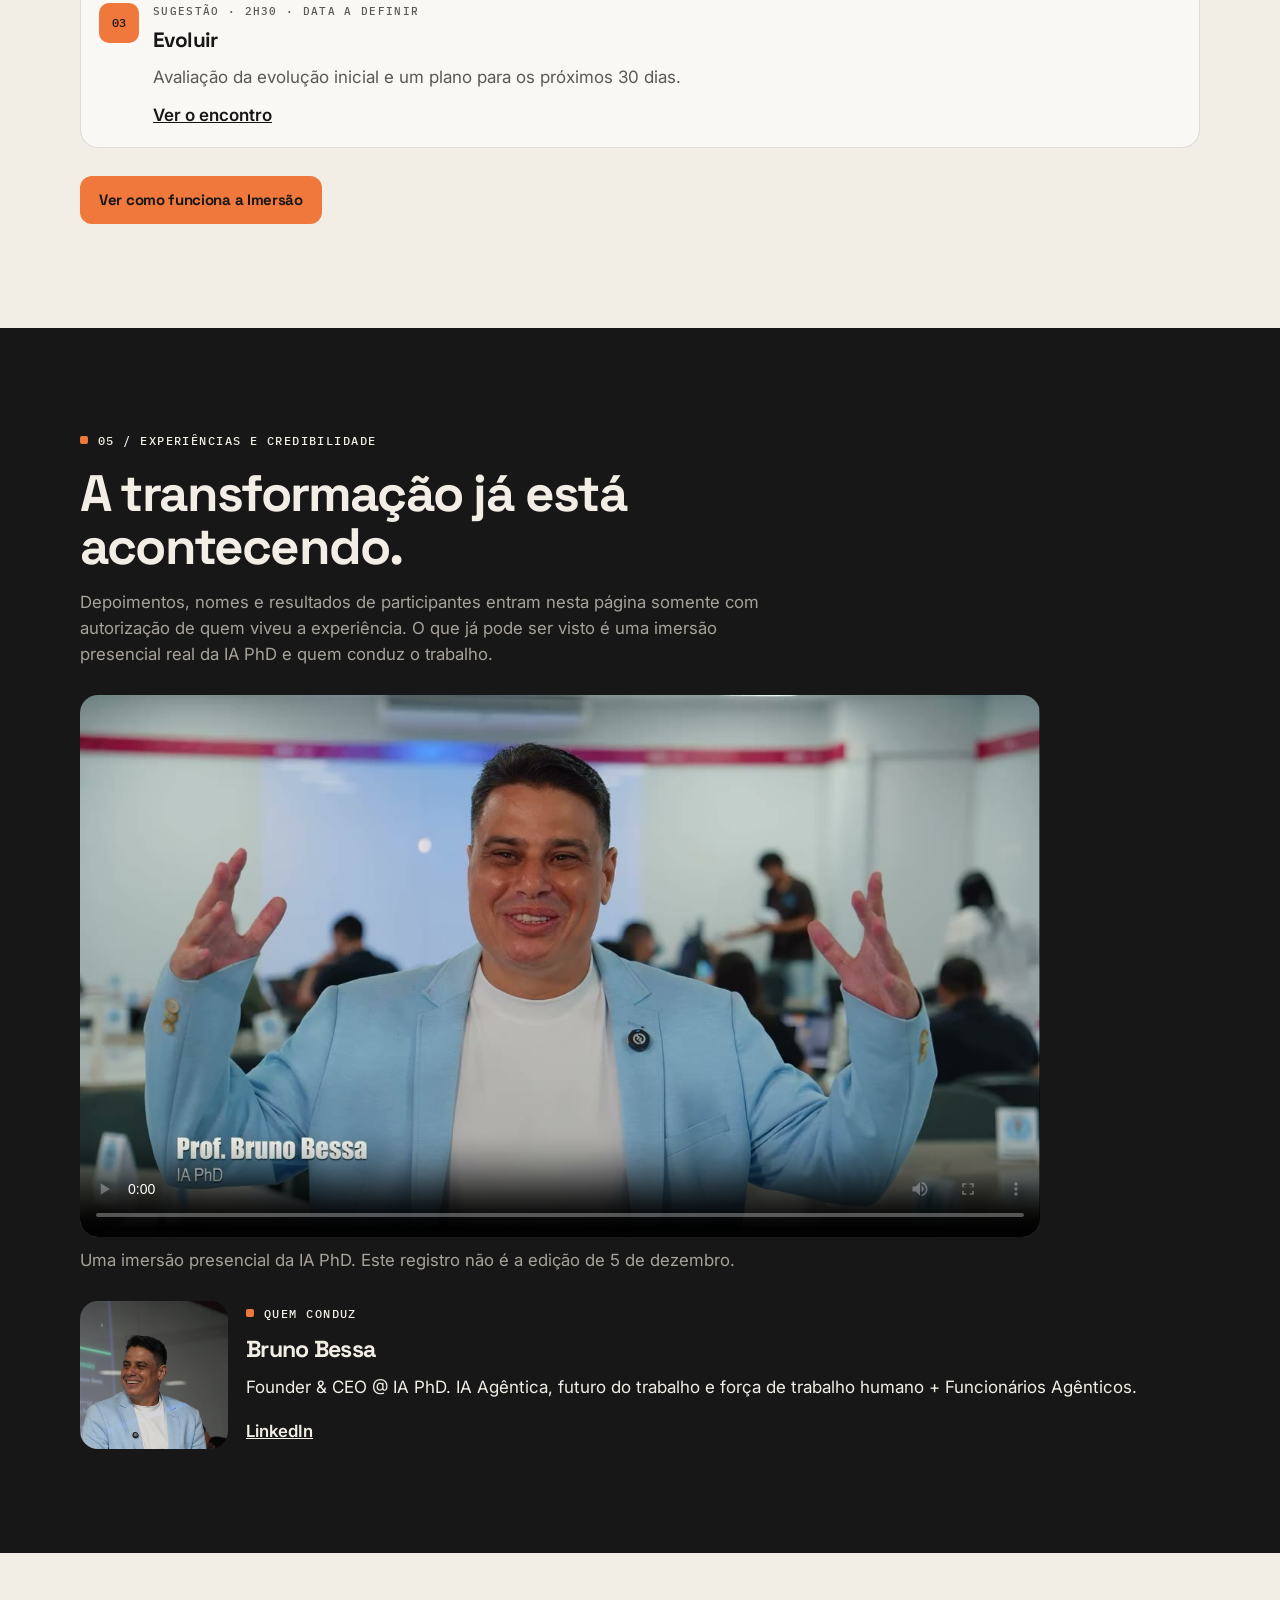
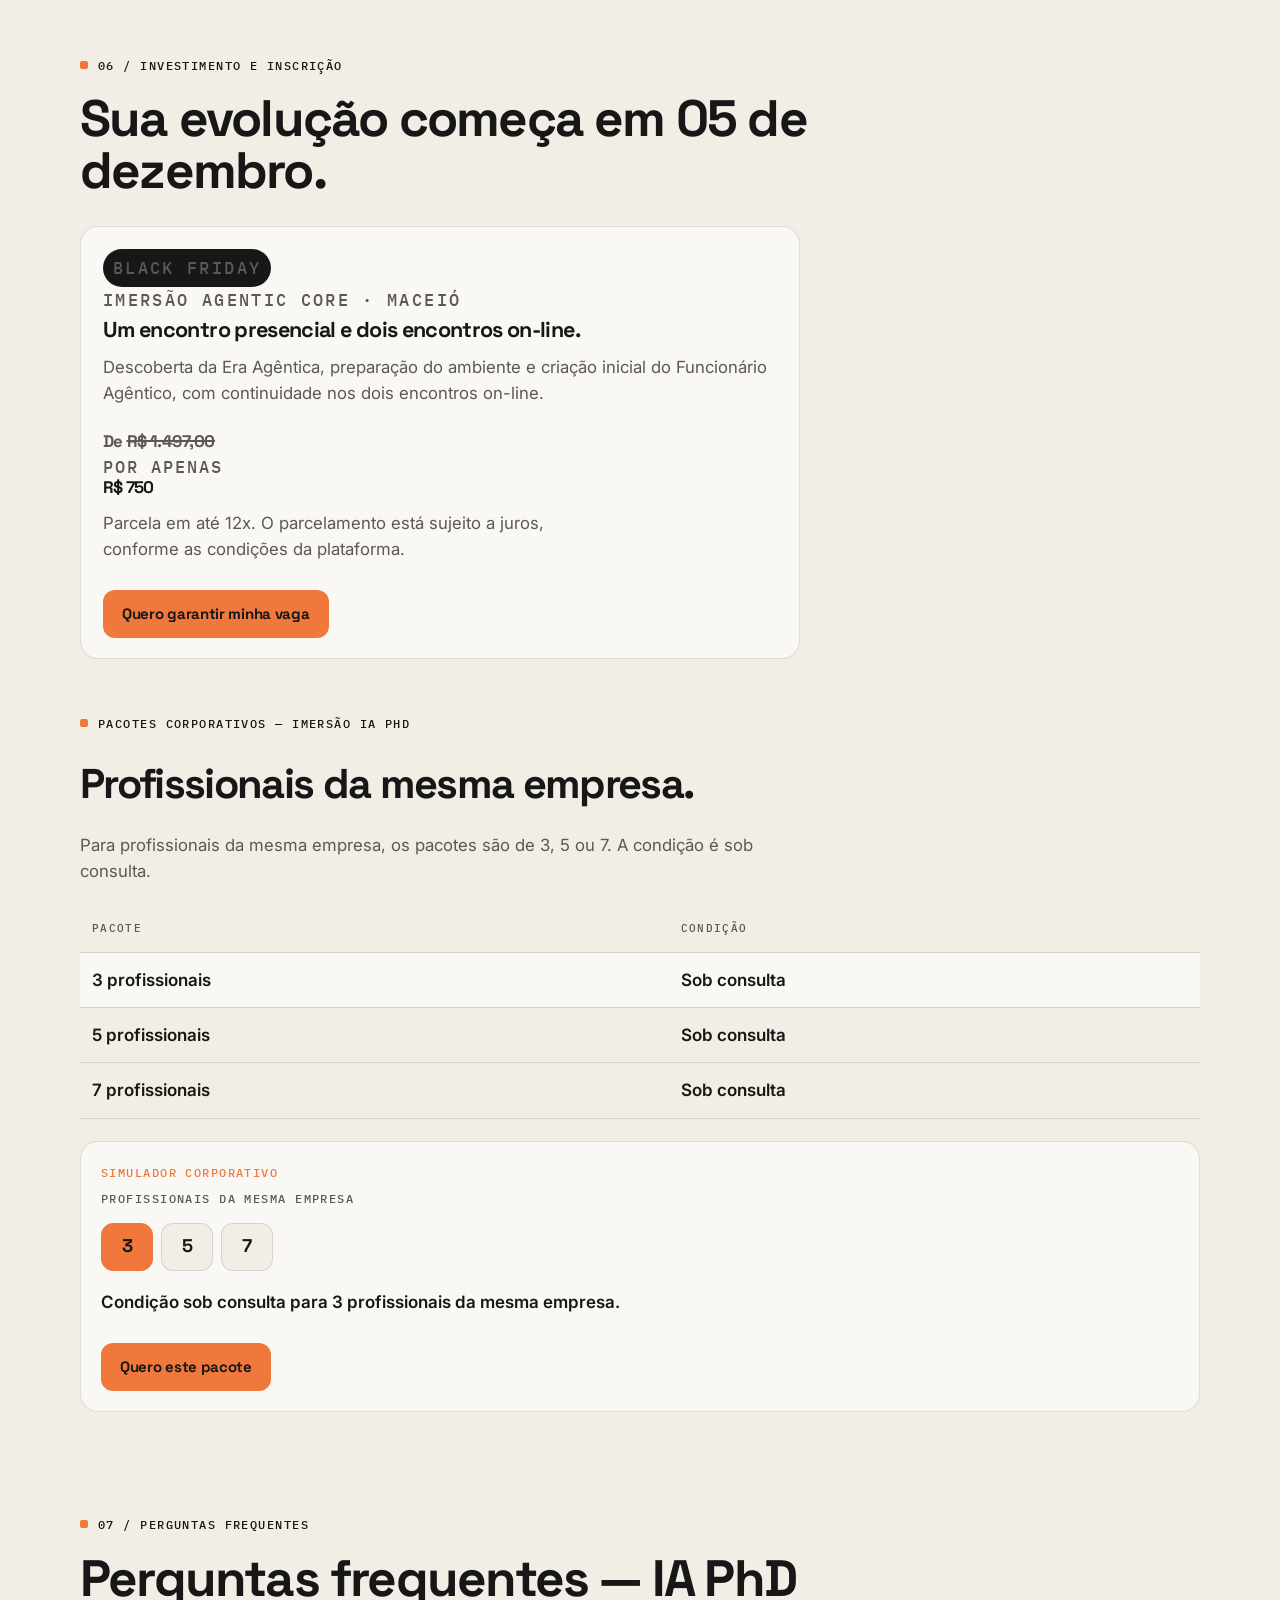
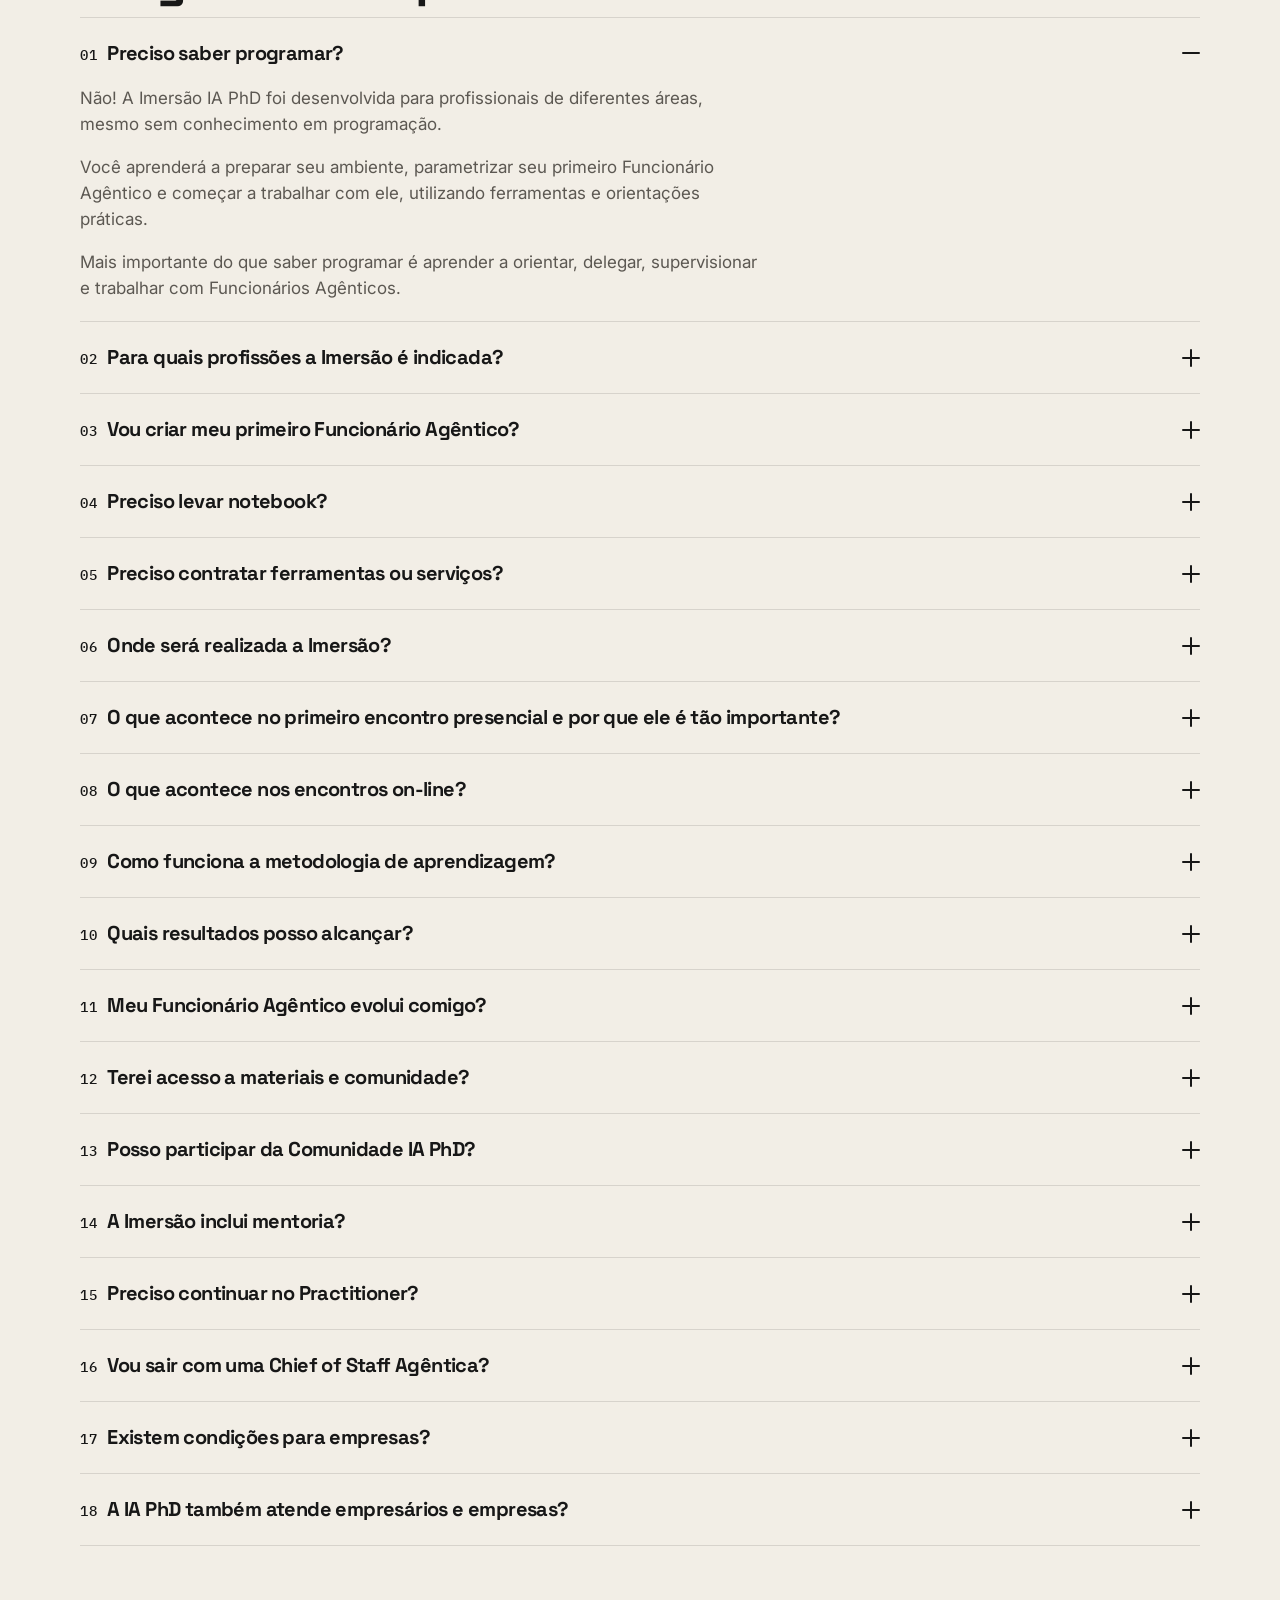
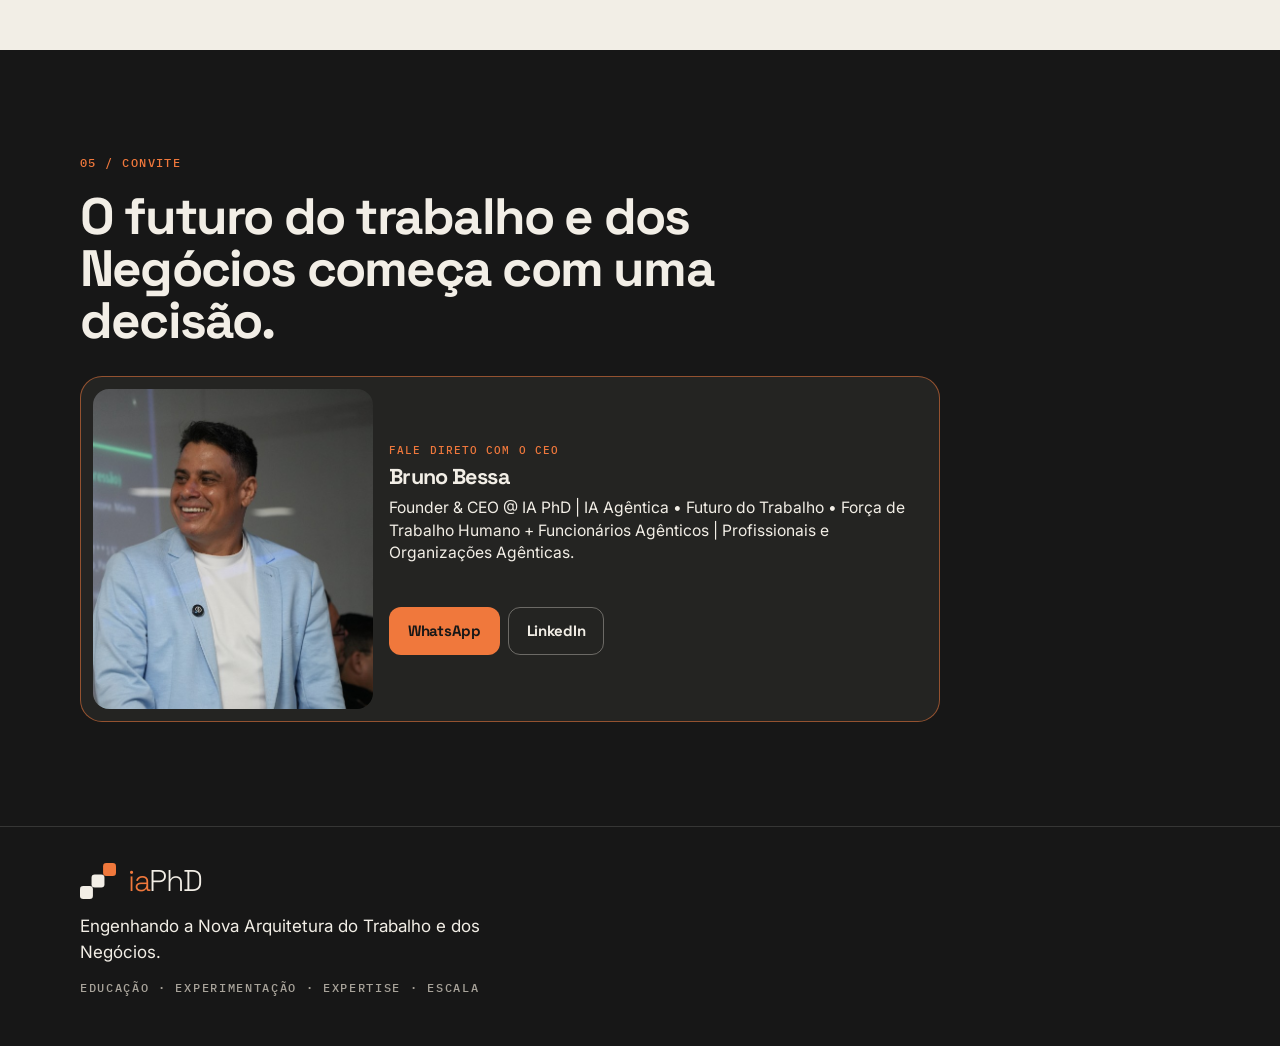
==== commit cb885b5b: "Deixa os pacotes corporativos da Imersão sob consulta, sem publicar valores. Co-authored-by: Cursor " ====
--- a/imersao/index.html
+++ b/imersao/index.html
@@ -18,7 +18,7 @@
   <link rel="preconnect" href="https://fonts.googleapis.com">
   <link rel="preconnect" href="https://fonts.gstatic.com" crossorigin>
   <link href="https://fonts.googleapis.com/css2?family=IBM+Plex+Mono:wght@400;500&family=Inter:wght@400;500;600&family=Space+Grotesk:wght@300;500;700&display=swap" rel="stylesheet">
-  <link rel="stylesheet" href="/styles.css?v=convite">
+  <link rel="stylesheet" href="/styles.css?v=consulta">
 </head>
 <body class="core-page">
   <a class="skip" href="#conteudo">Ir para o conteúdo</a>
@@ -256,36 +256,28 @@
         <div class="corp">
           <p class="index">Pacotes corporativos — Imersão IA PhD</p>
           <h3>Profissionais da mesma empresa.</h3>
-          <p class="body body-intro">Valor individual: R$ 750. Para profissionais da mesma empresa, os pacotes são de 3, 5 ou 7. O valor por pessoa começa em R$ 580.</p>
+          <p class="body body-intro">Para profissionais da mesma empresa, os pacotes são de 3, 5 ou 7. A condição é sob consulta.</p>
           <div class="pack-table-wrap">
             <table class="pack-table">
               <caption class="sr-only">Pacotes corporativos da Imersão IA PhD</caption>
               <thead>
                 <tr>
                   <th scope="col">Pacote</th>
-                  <th scope="col">Por profissional</th>
-                  <th scope="col">Total</th>
-                  <th scope="col">Economia</th>
+                  <th scope="col">Condição</th>
                 </tr>
               </thead>
               <tbody>
                 <tr data-n="3">
                   <th scope="row">3 profissionais</th>
-                  <td>R$ 580</td>
-                  <td>R$ 1.740</td>
-                  <td>R$ 510</td>
+                  <td>Sob consulta</td>
                 </tr>
                 <tr data-n="5">
                   <th scope="row">5 profissionais</th>
-                  <td>R$ 540</td>
-                  <td>R$ 2.700</td>
-                  <td>R$ 1.050</td>
+                  <td>Sob consulta</td>
                 </tr>
                 <tr data-n="7">
                   <th scope="row">7 profissionais</th>
-                  <td>R$ 500</td>
-                  <td>R$ 3.500</td>
-                  <td>R$ 1.750</td>
+                  <td>Sob consulta</td>
                 </tr>
               </tbody>
             </table>
@@ -299,11 +291,7 @@
               <button type="button" data-pacote="5" aria-pressed="false">5</button>
               <button type="button" data-pacote="7" aria-pressed="false">7</button>
             </div>
-            <div class="sim-metrics">
-              <p><span>Investimento total</span><strong id="sim-total">R$ 1.740</strong></p>
-              <p><span>Economia total</span><strong id="sim-save">R$ 510</strong></p>
-            </div>
-            <p class="sim-line" id="sim-line">R$ 580 por profissional — desconto de 23%.</p>
+            <p class="sim-line" id="sim-line">Condição sob consulta para 3 profissionais da mesma empresa.</p>
             <a class="btn btn-solid offer-cta" id="sim-cta" href="#conversa">Quero este pacote</a>
           </div>
         </div>
@@ -516,27 +504,18 @@
         zones.forEach(function (el) { watcher.observe(el); });
       }
 
-      var packs = {
-        "3": { each: "R$ 580", total: "R$ 1.740", save: "R$ 510", off: "23%" },
-        "5": { each: "R$ 540", total: "R$ 2.700", save: "R$ 1.050", off: "28%" },
-        "7": { each: "R$ 500", total: "R$ 3.500", save: "R$ 1.750", off: "33%" }
-      };
+      var packs = { "3": true, "5": true, "7": true };
       var choices = document.querySelectorAll(".sim-choices [data-pacote]");
-      var total = document.getElementById("sim-total");
-      var save = document.getElementById("sim-save");
       var line = document.getElementById("sim-line");
       var rows = document.querySelectorAll(".pack-table tbody tr");
       var current = "3";
       function show(n) {
-        var pack = packs[n];
-        if (!pack) return;
+        if (!packs[n]) return;
         current = n;
         choices.forEach(function (btn) {
           btn.setAttribute("aria-pressed", btn.getAttribute("data-pacote") === n ? "true" : "false");
         });
-        total.textContent = pack.total;
-        save.textContent = pack.save;
-        line.textContent = pack.each + " por profissional — desconto de " + pack.off + ".";
+        line.textContent = "Condição sob consulta para " + n + " profissionais da mesma empresa.";
         rows.forEach(function (row) {
           row.classList.toggle("is-on", row.getAttribute("data-n") === n);
         });
@@ -546,10 +525,9 @@
       });
       var cta = document.getElementById("sim-cta");
       if (cta) cta.addEventListener("click", function () {
-        var pack = packs[current];
-        document.documentElement.dataset.pacote = current + " profissionais da mesma empresa. " + pack.each + " por profissional. Total: " + pack.total + ". Economia: " + pack.save + ".";
+        document.documentElement.dataset.pacote = current + " profissionais da mesma empresa. Condição sob consulta.";
         var lead = document.querySelector("#form-conversa .card-lead");
-        if (lead) lead.textContent = "Pacote para " + current + " profissionais da mesma empresa: " + pack.each + " por profissional, total de " + pack.total + ". Esta conversa confirma a proposta.";
+        if (lead) lead.textContent = "Pacote para " + current + " profissionais da mesma empresa. A condição é sob consulta. Esta conversa confirma a proposta.";
       });
       show("3");
     })();
--- a/styles.css
+++ b/styles.css
@@ -103,9 +103,10 @@
 .imersao-bar a {
   color: inherit;
   text-decoration: none;
-}
-
-html[data-imersao-bar="on"] .header { top: 44px; }
+  text-align: center;
+}
+
+html[data-imersao-bar="on"] .header { top: var(--imersao-bar, 44px); }
 
 .imersao-alert {
   width: min(520px, calc(100% - 32px));
@@ -313,6 +314,13 @@
 .display {
   max-width: 11em;
   font-size: clamp(2.45rem, 5.6vw, 4.7rem);
+}
+
+.hero .display {
+  max-width: 22em;
+  font-size: clamp(1.65rem, 4.2vw, 2.05rem);
+  line-height: 1.2;
+  letter-spacing: -0.028em;
 }
 
 h2 {
@@ -609,7 +617,7 @@
 
 .band-dark .host .text-link { color: var(--papel); }
 
-html[data-imersao-bar="on"] .choice-scene { scroll-margin-top: calc(var(--header) + 60px); }
+html[data-imersao-bar="on"] .choice-scene { scroll-margin-top: calc(var(--header) + var(--imersao-bar, 44px) + 16px); }
 
 .choice-note {
   max-width: 68ch;
@@ -634,7 +642,7 @@
 #conversa { scroll-margin-top: calc(var(--header) + 16px); }
 html[data-imersao-bar="on"] #mapa,
 html[data-imersao-bar="on"] #ganhos,
-html[data-imersao-bar="on"] #conversa { scroll-margin-top: calc(var(--header) + 60px); }
+html[data-imersao-bar="on"] #conversa { scroll-margin-top: calc(var(--header) + var(--imersao-bar, 44px) + 16px); }
 
 html[data-perfil="profissional"] .choice[data-perfil="profissional"],
 html[data-perfil="empresario"] .choice[data-perfil="empresario"],
@@ -672,6 +680,172 @@
   margin: 0;
   color: var(--muted-light);
 }
+
+.posdoc {
+  width: 100%;
+  margin-top: 28px;
+  padding: 36px 28px 28px;
+  border-radius: 22px;
+  background: var(--grafite);
+  color: var(--papel);
+  text-align: center;
+}
+
+.along .posdoc { padding-top: 36px; }
+
+.posdoc-cap {
+  width: 36px;
+  height: 36px;
+  margin: 0 auto 14px;
+  color: var(--laranja);
+}
+
+.posdoc-kicker {
+  margin: 0 0 10px;
+  font-family: var(--mono);
+  font-size: 11px;
+  font-weight: 500;
+  letter-spacing: 0.14em;
+  text-transform: uppercase;
+  color: var(--laranja);
+}
+
+.along .posdoc h3 {
+  margin: 0;
+  font-size: clamp(1.8rem, 3vw, 2.15rem);
+  font-weight: 500;
+  letter-spacing: -0.03em;
+  color: var(--papel);
+}
+
+.posdoc-line {
+  margin: 12px 0 0;
+  color: var(--laranja);
+  font-weight: 600;
+}
+
+.along .posdoc .posdoc-lead {
+  max-width: 46ch;
+  margin: 14px auto 0;
+  color: rgba(242, 238, 230, 0.88);
+}
+
+.posdoc-stats {
+  display: grid;
+  grid-template-columns: repeat(3, 1fr);
+  gap: 12px;
+  margin: 26px 0 0;
+  padding: 18px 0 0;
+  border-top: 1px solid rgba(240, 120, 60, 0.4);
+}
+
+.posdoc-stats div { margin: 0; }
+
+.posdoc-stats dd {
+  margin: 0;
+  font-family: var(--sans);
+  font-size: 1.65rem;
+  font-weight: 500;
+  letter-spacing: -0.03em;
+  color: var(--laranja);
+}
+
+.posdoc-stats dt {
+  margin-top: 2px;
+  font-size: 0.92rem;
+  color: rgba(242, 238, 230, 0.78);
+}
+
+.posdoc-more { margin-top: 22px; }
+
+.posdoc-toggle {
+  display: inline-flex;
+  align-items: center;
+  justify-content: center;
+  gap: 8px;
+  min-height: 44px;
+  padding: 0 18px;
+  border: 1px solid rgba(240, 120, 60, 0.7);
+  border-radius: 999px;
+  background: transparent;
+  color: var(--laranja);
+  font-family: var(--sans);
+  font-size: 15px;
+  font-weight: 700;
+  letter-spacing: -0.02em;
+  cursor: pointer;
+  list-style: none;
+}
+
+.posdoc-toggle::-webkit-details-marker { display: none; }
+
+.posdoc-toggle svg {
+  width: 16px;
+  height: 16px;
+}
+
+.posdoc-more[open] .posdoc-toggle svg { transform: rotate(180deg); }
+
+.posdoc-more[open] .posdoc-when-shut,
+.posdoc-more:not([open]) .posdoc-when-open { display: none; }
+
+.posdoc-toggle:hover { border-color: var(--laranja); }
+
+.posdoc-toggle:focus-visible {
+  outline: 2px solid var(--laranja);
+  outline-offset: 3px;
+}
+
+.posdoc-list {
+  margin: 22px 0 0;
+  padding: 0;
+  list-style: none;
+  text-align: left;
+}
+
+.posdoc-list li {
+  display: flex;
+  align-items: flex-start;
+  gap: 10px;
+  margin: 0;
+  padding: 7px 0;
+  color: var(--papel);
+}
+
+.posdoc-list svg {
+  flex: none;
+  width: 18px;
+  height: 18px;
+  margin-top: 3px;
+  color: var(--laranja);
+}
+
+.posdoc-price {
+  margin-top: 22px;
+  padding: 26px 22px 18px;
+  border-radius: 18px;
+  background: var(--papel);
+  color: var(--ink);
+}
+
+.posdoc-price .posdoc-kicker { color: var(--muted-light); }
+
+.posdoc-price-title {
+  margin: 0;
+  font-family: var(--sans);
+  font-size: 1.7rem;
+  font-weight: 500;
+  letter-spacing: -0.03em;
+  color: var(--ink);
+}
+
+.along .posdoc .posdoc-price-note {
+  margin: 8px 0 0;
+  color: var(--muted-light);
+  font-size: 0.95rem;
+}
+
+.posdoc .btn { margin-top: 16px; border-radius: 999px; }
 
 .journey {
   margin-top: 36px;
@@ -761,10 +935,35 @@
   color: var(--muted-light);
 }
 
+.track-card .card-offer {
+  margin-top: 14px;
+  color: var(--ink);
+  font-weight: 600;
+}
+
+.band .track-card .card-cta {
+  margin-top: 18px;
+}
+
 .track-card-core {
   background: #faf8f4;
   border: 2px solid var(--laranja);
   box-shadow: 0 0 0 4px rgba(240, 120, 60, 0.18);
+  animation: core-call 1.5s ease-in-out infinite;
+}
+
+.track-card-core .card-cta {
+  animation: core-btn 1.5s ease-in-out infinite;
+}
+
+@keyframes core-call {
+  0%, 100% { box-shadow: 0 0 0 3px rgba(240, 120, 60, 0.22); }
+  50% { box-shadow: 0 0 0 11px rgba(240, 120, 60, 0.5); }
+}
+
+@keyframes core-btn {
+  0%, 100% { filter: brightness(1); }
+  50% { filter: brightness(1.15); }
 }
 
 .track-card-practice {
@@ -782,7 +981,13 @@
 .track-card:focus-visible { outline: none; }
 
 .track-card-core:hover,
-.track-card-core:focus-visible { box-shadow: 0 0 0 4px rgba(240, 120, 60, 0.4); }
+.track-card-core:focus-visible {
+  animation: none;
+  box-shadow: 0 0 0 4px rgba(240, 120, 60, 0.4);
+}
+
+.track-card-core:hover .card-cta,
+.track-card-core:focus-visible .card-cta { animation: none; }
 
 .track-card-practice:hover,
 .track-card-practice:focus-visible { box-shadow: 0 0 0 3px rgba(23, 23, 23, 0.28); }
@@ -1217,6 +1422,7 @@
   .brand-sig { display: block; }
   .hero { padding: 72px 0 96px; }
   .hero-art { display: block; }
+  .hero .display { max-width: min(46rem, calc(100% - 320px)); font-size: clamp(1.7rem, 2.35vw, 2.05rem); }
   .band { padding: 104px 0; }
   .belief {
     display: grid;
@@ -1228,6 +1434,7 @@
   .belief-mark { width: 96px; height: 96px; margin-bottom: 0; }
   .choices { grid-template-columns: 1fr 1fr; }
   .along { grid-template-columns: 1fr 1fr; }
+  .along:has(> article:only-child) { grid-template-columns: 1fr; }
   .dims { grid-template-columns: repeat(2, minmax(0, 1fr)); }
   .close-grid { grid-template-columns: 1fr 1fr; gap: 64px; }
   .close-grid:not(:has(> form)) { grid-template-columns: 1fr; }
@@ -1868,7 +2075,6 @@
 
 .pack-table {
   width: 100%;
-  min-width: 560px;
   border-collapse: collapse;
 }
 
@@ -2439,7 +2645,9 @@
   html { scroll-behavior: auto; }
   .dim,
   .dim-example,
-  .gains li { animation: none; }
+  .gains li,
+  .track-card-core,
+  .track-card-core .card-cta { animation: none; }
 }
 
 @media print {
